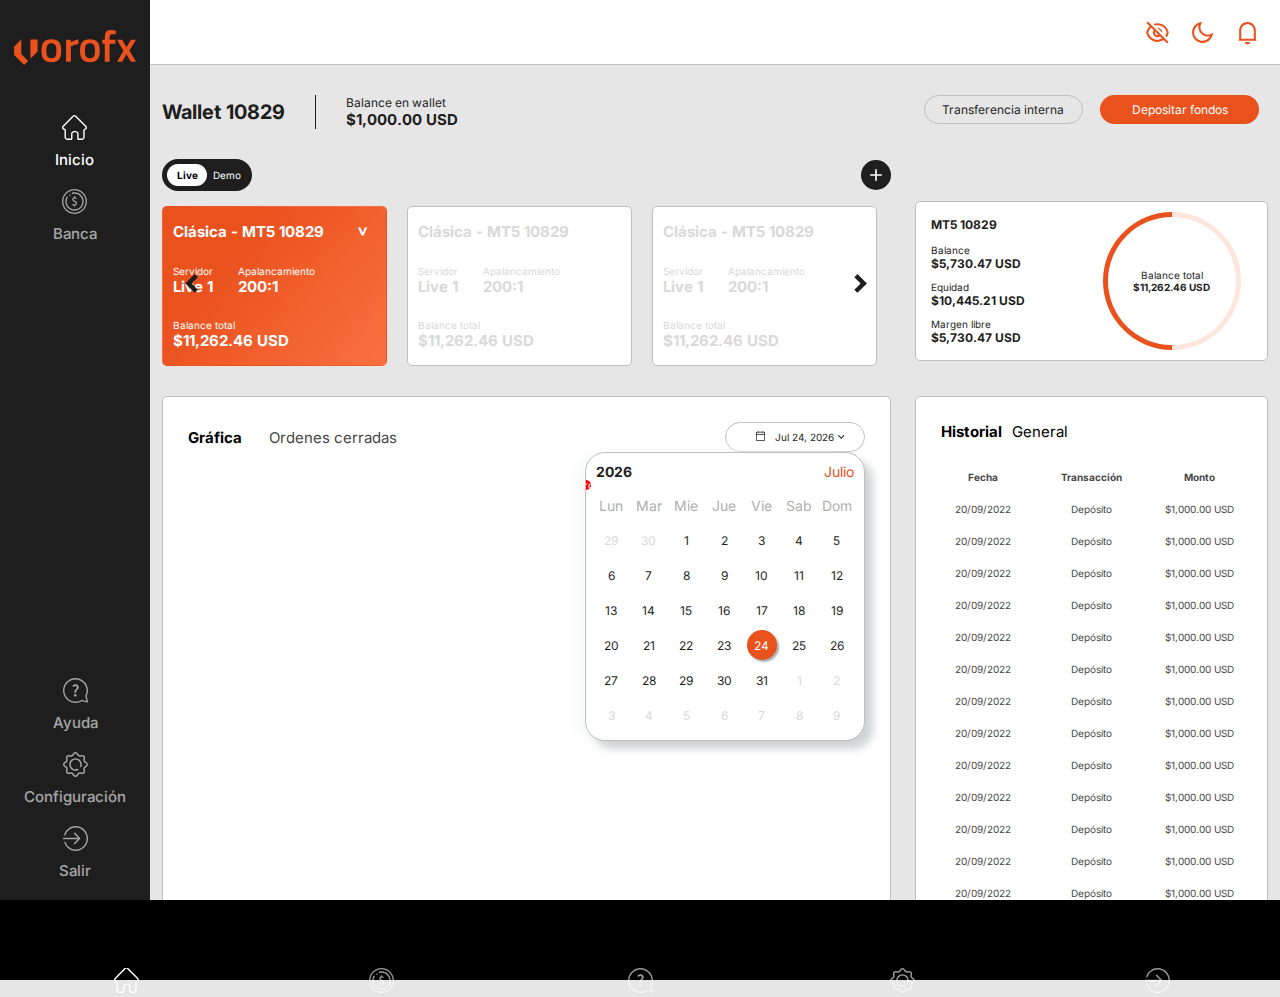
==== index.html @ a22b354e "mas changes" ====
<!DOCTYPE html>
<html lang="es">

<head>
    <meta charset="UTF-8">
    <meta http-equiv="X-UA-Compatible" content="IE=edge">
    <meta name="viewport" content="width=device-width, initial-scale=1.0">
    <title>VoroFX</title>
    <link rel="stylesheet" href="style.css">
    <link rel="stylesheet" href="schemal.css">
    <script src="script.js"></script>
</head>

<body>
    <!-- Encabezado de la aplicación -->
    <header>
        <div class="logo">
            <img src="./resouces/vorofx.svg" alt="">
        </div>
        <div class="menu_head">
            <div class="option">
                <div class="icon">
                    <img src="./resouces/Ocultar_datos.svg" alt="">
                </div>
            </div>
            <div class="option">
                <div class="icon">
                    <img src="./resouces/Modo_oscuro.svg" alt="">
                </div>
            </div>
            <div class="option">
                <div class="icon">
                    <img src="./resouces/Notificacion.svg" alt="">
                </div>
            </div>
        </div>
    </header>



    <!-- Menú lateral de la aplicación -->
    <nav>
        <div class="group_links top">
            <div class="logo_container">
                <img src="./resouces/vorofx.svg" alt="">
            </div>
            <div class="icons">
                <div class="icon active">
                    <div class="icon_img">
                        <img src="./resouces/Inicio.svg" alt="">
                    </div>
                    <div class="icon_label">
                        Inicio
                    </div>
                </div>
                <div class="icon">
                    <div class="icon_img">
                        <img src="./resouces/Banca.svg" alt="">
                    </div>
                    <div class="icon_label">
                        Banca
                    </div>
                </div>
            </div>
        </div>
        <div class="group_links bottom">
            <div class="icons">
                <div class="icon">
                    <div class="icon_img">
                        <img src="./resouces/Ayuda.svg" alt="">
                    </div>
                    <div class="icon_label">
                        Ayuda
                    </div>
                </div>
                <div class="icon">
                    <div class="icon_img">
                        <img src="./resouces/Configuración.svg" alt="">
                    </div>
                    <div class="icon_label">
                        Configuración
                    </div>
                </div>
                <div class="icon">
                    <div class="icon_img">
                        <img src="./resouces/Salir.svg" alt="">
                    </div>
                    <div class="icon_label">
                        Salir
                    </div>
                </div>
            </div>
        </div>
    </nav>

    <!-- Contenido principal de la aplicación -->
    <section>
        <div class="container">

            <div class="row">
                <div class="col-12 col-lg-7 col-xl-8 wallet_container">
                    <div class="wallet">
                        <div class="wallet_content">
                            <div class="wallet_name">
                                Wallet 10829
                            </div>
                            <div class="divider"></div>
                            <div class="wallet_info">
                                <div class="wallet_info_label">
                                    Balance en wallet
                                </div>
                                <div class="wallet_info_text">
                                    $1,000.00 USD
                                </div>
                            </div>
                        </div>
                    </div>
                </div>
                <div class="col-12 col-lg-5 col-xl-4 btn_controls_container">
                    <div class="btn_controls">
                        <div class="button ripple ripple-white">
                            Transferencia interna
                        </div>
                        <div class="button ripple">
                            Depositar fondos
                        </div>
                    </div>
                </div>
            </div>
            <div class="row column-reverse">
                <div class="col-12 col-lg-7 col-xl-8 accounts_container">

                    <div class="col-12 controls_container">
                        <div class="controls">
                            <div class="accounts_switch" id="account_switch">
                                <div class="label">Live</div>
                                <div class="label">Demo</div>
                            </div>

                            <div class="btn_new_account ripple">
                                <div class="btn_icon">
                                    <img src="./resouces//plus_icon.svg">
                                </div>
                                <div class="label">Agregar cuenta</div>
                            </div>
                        </div>
                    </div>

                    <div class="container_aux" id="swipper">
                        <!-- <div class="container_aux" id="prueba_swipper_container"> -->
                        <!-- <div class="accounts swipper_container"> -->
                        <div class="account active">
                            <div class="menu_action_container">
                                <label for="sub_menu_1" class="menu_toggle click-touch">></label>
                                <input type="checkbox" id="sub_menu_1">
                                <div class="menu_action">
                                    <div class="options">
                                        <div class="option ripple ripple-white">
                                            Cambiar contraseña
                                        </div>
                                        <div class="option ripple ripple-white">
                                            Cambiar apalancamiento
                                        </div>
                                    </div>
                                </div>
                            </div>
                            <div class="account_name">
                                Clásica - MT5 10829
                            </div>
                            <div class="account_info">
                                <div class="info">
                                    <div class="label">Servidor</div>
                                    <div class="text">Live 1</div>
                                </div>
                                <div class="info">
                                    <div class="label">Apalancamiento</div>
                                    <div class="text">200:1</div>
                                </div>
                            </div>
                            <div class="account_info balance">
                                <div class="info">
                                    <div class="label">Balance total</div>
                                    <div class="text">$11,262.46 USD</div>
                                </div>
                            </div>
                        </div>
                        <div class="account">
                            <div class="account_name">
                                Clásica - MT5 10829
                            </div>
                            <div class="account_info">
                                <div class="info">
                                    <div class="label">Servidor</div>
                                    <div class="text">Live 1</div>
                                </div>
                                <div class="info">
                                    <div class="label">Apalancamiento</div>
                                    <div class="text">200:1</div>
                                </div>
                            </div>
                            <div class="account_info balance">
                                <div class="info">
                                    <div class="label">Balance total</div>
                                    <div class="text">$11,262.46 USD</div>
                                </div>
                            </div>
                        </div>
                        <div class="account">
                            <div class="account_name">
                                Clásica - MT5 10829
                            </div>
                            <div class="account_info">
                                <div class="info">
                                    <div class="label">Servidor</div>
                                    <div class="text">Live 1</div>
                                </div>
                                <div class="info">
                                    <div class="label">Apalancamiento</div>
                                    <div class="text">200:1</div>
                                </div>
                            </div>
                            <div class="account_info balance">
                                <div class="info">
                                    <div class="label">Balance total</div>
                                    <div class="text">$11,262.46 USD</div>
                                </div>
                            </div>
                        </div>
                        <div class="account">
                            <div class="account_name">
                                Clásica - MT5 10829
                            </div>
                            <div class="account_info">
                                <div class="info">
                                    <div class="label">Servidor</div>
                                    <div class="text">Live 1</div>
                                </div>
                                <div class="info">
                                    <div class="label">Apalancamiento</div>
                                    <div class="text">200:1</div>
                                </div>
                            </div>
                            <div class="account_info balance">
                                <div class="info">
                                    <div class="label">Balance total</div>
                                    <div class="text">$11,262.46 USD</div>
                                </div>
                            </div>
                        </div>
                        <div class="account">
                            <div class="account_name">
                                Clásica - MT5 10829
                            </div>
                            <div class="account_info">
                                <div class="info">
                                    <div class="label">Servidor</div>
                                    <div class="text">Live 1</div>
                                </div>
                                <div class="info">
                                    <div class="label">Apalancamiento</div>
                                    <div class="text">200:1</div>
                                </div>
                            </div>
                            <div class="account_info balance">
                                <div class="info">
                                    <div class="label">Balance total</div>
                                    <div class="text">$11,262.46 USD</div>
                                </div>
                            </div>
                        </div>+
                        <!-- </div> -->
                    </div>

                    <!-- <div class="next" id="prueba_swipper_next">
                        <</div> <div class="prev" id="prueba_swipper_prev">>
                    </div> -->
                </div>

                <div class="col-12 col-lg-5 col-xl-4 offset-0 account_info_panel_container">
                    
                    <div class="col-12 relleno">

                    </div>

                    <div class="account_info_panel">
                        <div class="col-12 col-lg-6 account_info_panel_data">
                            <div class="info_panel_container account_name">
                                <div class="info">
                                    <div class="text">
                                        MT5 10829
                                    </div>
                                </div>
                            </div>
                            <div class="info_panel_container">
                                <div class="info">
                                    <div class="label">
                                        Balance
                                    </div>
                                    <div class="text">
                                        $5,730.47 USD
                                    </div>
                                </div>
                                <div class="info">
                                    <div class="label">
                                        Equidad
                                    </div>
                                    <div class="text">
                                        $10,445.21 USD
                                    </div>
                                </div>
                                <div class="info">
                                    <div class="label">
                                        Margen libre
                                    </div>
                                    <div class="text">
                                        $5,730.47 USD
                                    </div>
                                </div>
                            </div>
                        </div>
                        <div class="col-12 col-lg-6 account_info_panel_graph">
                            <div class="graph_circle">
                                <div class="info_graph">
                                    <div class="placeholder">
                                        Balance total
                                    </div>
                                    <div class="amount_graph">
                                        $11,262.46 USD
                                    </div>
                                </div>
                            </div>
                        </div>
                    </div>
                </div>
            </div>
            <div class="row">
                <div class="col-12 col-lg-7 col-xl-8 graph_container">
                    <div class="graph">
                        <div class="graph_head">
                            <div class="head_left">
                                <div class="option active">
                                    Gráfica
                                </div>
                                <div class="option">
                                    Ordenes cerradas
                                </div>
                            </div>
                            <div class="head_right">
                                <div class="select" id="calendar">
                                    <label class="label" for="calendar">
                                        <img src="./resouces/calendar_icon.svg" alt="">
                                        <span>Sept 30, 2022</span>
                                        <img src="./resouces/arrow_menu_black.svg" class="arrow_open">
                                    </label>
                                    <input type="checkbox" id="calendar">
                                    <div class="calendar_container">
                                        <div class="calendar">
                                            <div class="calendar_head">
                                                <div class="head_left">Octubre 2022</div>
                                                <div class="head_right">
                                                    <button class="ripple"><img
                                                            src="./resouces/arrow_menu_withe.svg"></button>
                                                    <button class="ripple"><img
                                                            src="./resouces/arrow_menu_withe.svg"></button>
                                                </div>
                                            </div>
                                            <div class="divider"></div>
                                            <div class="calendar_body">
                                                <div class="row_calendar row_head">
                                                    <div class="day_name"><span>Lun</span></div>
                                                    <div class="day_name"><span>Mar</span></div>
                                                    <div class="day_name"><span>Mie</span></div>
                                                    <div class="day_name"><span>Jue</span></div>
                                                    <div class="day_name"><span>Vie</span></div>
                                                    <div class="day_name"><span>Sab</span></div>
                                                    <div class="day_name"><span>Dom</span></div>
                                                </div>
                                                <div class="row_calendar row_days">
                                                    <div class="col_day notMonth"><span>26</span></div>
                                                    <div class="col_day notMonth"><span>27</span></div>
                                                    <div class="col_day notMonth"><span>28</span></div>
                                                    <div class="col_day notMonth"><span>29</span></div>
                                                    <div class="col_day notMonth"><span>30</span></div>
                                                    <div class="col_day active"><span>1</span></div>
                                                    <div class="col_day"><span>2</span></div>
                                                </div>
                                                <div class="row_calendar row_days">
                                                    <div class="col_day"><span>3</span></div>
                                                    <div class="col_day"><span>4</span></div>
                                                    <div class="col_day"><span>5</span></div>
                                                    <div class="col_day"><span>6</span></div>
                                                    <div class="col_day"><span>7</span></div>
                                                    <div class="col_day"><span>8</span></div>
                                                    <div class="col_day"><span>9</span></div>
                                                </div>
                                                <div class="row_calendar row_days">
                                                    <div class="col_day"><span>10</span></div>
                                                    <div class="col_day"><span>11</span></div>
                                                    <div class="col_day"><span>12</span></div>
                                                    <div class="col_day"><span>13</span></div>
                                                    <div class="col_day"><span>14</span></div>
                                                    <div class="col_day"><span>15</span></div>
                                                    <div class="col_day"><span>16</span></div>
                                                </div>
                                                <div class="row_calendar row_days">
                                                    <div class="col_day"><span>17</span></div>
                                                    <div class="col_day"><span>18</span></div>
                                                    <div class="col_day"><span>19</span></div>
                                                    <div class="col_day"><span>20</span></div>
                                                    <div class="col_day"><span>21</span></div>
                                                    <div class="col_day"><span>22</span></div>
                                                    <div class="col_day"><span>23</span></div>
                                                </div>
                                                <div class="row_calendar row_days">
                                                    <div class="col_day"><span>24</span></div>
                                                    <div class="col_day"><span>25</span></div>
                                                    <div class="col_day"><span>26</span></div>
                                                    <div class="col_day"><span>27</span></div>
                                                    <div class="col_day"><span>28</span></div>
                                                    <div class="col_day"><span>29</span></div>
                                                    <div class="col_day"><span>30</span></div>
                                                </div>
                                                <div class="row_calendar row_days">
                                                    <div class="col_day"><span>31</span></div>
                                                    <div class="col_day notMonth"><span>1</span></div>
                                                    <div class="col_day notMonth"><span>2</span></div>
                                                    <div class="col_day notMonth"><span>3</span></div>
                                                    <div class="col_day notMonth"><span>4</span></div>
                                                    <div class="col_day notMonth"><span>5</span></div>
                                                    <div class="col_day notMonth"><span>6</span></div>
                                                </div>
                                            </div>
                                        </div>
                                    </div>
                                </div>
                            </div>
                        </div>
                        <div class="graph_body">

                        </div>
                    </div>
                </div>
                <div class="col-12 col-lg-5 col-xl-4 offset-0 history_container">
                    <div class="history">
                        <div class="head">
                            <div class="title active">
                                Historial
                            </div>
                            <div class="title">
                                General
                            </div>
                        </div>
                        <div class="body">
                            <div class="row row-cols-3">
                                <span class="title">Fecha</span>
                                <span class="title">Transacción</span>
                                <span class="title">Monto</span>
                            </div>
                            <div class="row row-cols-3">
                                <span>20/09/2022</span>
                                <span>Depósito</span>
                                <span>$1,000.00 USD</span>
                            </div>
                            <div class="row row-cols-3">
                                <span>20/09/2022</span>
                                <span>Depósito</span>
                                <span>$1,000.00 USD</span>
                            </div>
                            <div class="row row-cols-3">
                                <span>20/09/2022</span>
                                <span>Depósito</span>
                                <span>$1,000.00 USD</span>
                            </div>
                            <div class="row row-cols-3">
                                <span>20/09/2022</span>
                                <span>Depósito</span>
                                <span>$1,000.00 USD</span>
                            </div>
                            <div class="row row-cols-3">
                                <span>20/09/2022</span>
                                <span>Depósito</span>
                                <span>$1,000.00 USD</span>
                            </div>
                            <div class="row row-cols-3">
                                <span>20/09/2022</span>
                                <span>Depósito</span>
                                <span>$1,000.00 USD</span>
                            </div>
                            <div class="row row-cols-3">
                                <span>20/09/2022</span>
                                <span>Depósito</span>
                                <span>$1,000.00 USD</span>
                            </div>
                            <div class="row row-cols-3">
                                <span>20/09/2022</span>
                                <span>Depósito</span>
                                <span>$1,000.00 USD</span>
                            </div>
                            <div class="row row-cols-3">
                                <span>20/09/2022</span>
                                <span>Depósito</span>
                                <span>$1,000.00 USD</span>
                            </div>
                            <div class="row row-cols-3">
                                <span>20/09/2022</span>
                                <span>Depósito</span>
                                <span>$1,000.00 USD</span>
                            </div>
                            <div class="row row-cols-3">
                                <span>20/09/2022</span>
                                <span>Depósito</span>
                                <span>$1,000.00 USD</span>
                            </div>
                            <div class="row row-cols-3">
                                <span>20/09/2022</span>
                                <span>Depósito</span>
                                <span>$1,000.00 USD</span>
                            </div>
                            <div class="row row-cols-3">
                                <span>20/09/2022</span>
                                <span>Depósito</span>
                                <span>$1,000.00 USD</span>
                            </div>
                            <div class="row row-cols-3">
                                <span>20/09/2022</span>
                                <span>Depósito</span>
                                <span>$1,000.00 USD</span>
                            </div>
                            <div class="row row-cols-3">
                                <span>20/09/2022</span>
                                <span>Depósito</span>
                                <span>$1,000.00 USD</span>
                            </div>
                            <div class="row row-cols-3">
                                <span>20/09/2022</span>
                                <span>Depósito</span>
                                <span>$1,000.00 USD</span>
                            </div>
                        </div>

                    </div>
                </div>
            </div>
        </div>
    </section>

    <!-- Botones inferiores de la aplicación -->
    <footer>
        <div class="menu">
            <div class="item active">
                <div class="icon">
                    <img src="./resouces/Inicio.svg">
                </div>
                <div class="label">
                    Inicio
                </div>
            </div>
            <div class="item">
                <div class="icon">
                    <img src="./resouces/Banca.svg">
                </div>
                <div class="label">
                    Banca
                </div>
            </div>
            <div class="item">
                <div class="icon">
                    <img src="./resouces/Ayuda.svg">
                </div>
                <div class="label">
                    Ayuda
                </div>
            </div>
            <div class="item">
                <div class="icon">
                    <img src="./resouces/Configuración.svg">
                </div>
                <div class="label">
                    Config
                </div>
            </div>
            <div class="item">
                <div class="icon">
                    <img src="./resouces/Salir.svg">
                </div>
                <div class="label">
                    Salir
                </div>
            </div>
        </div>
    </footer>
</body>

</html>
---- style.css ----
@charset "UTF-8";
@import url("https://fonts.googleapis.com/css2?family=Inter:wght@100;200;300;400;500;600;700;800;900&display=swap");
* {
  margin: 0;
  padding: 0;
  box-sizing: border-box;
  --width-navbar: 150px;
  --translate-navbar: var(--width-navbar);
  --height-footer: 80px;
  --margin-bottom-footer: 0px;
  -webkit-tap-highlight-color: rgba(0, 0, 0, 0);
}

body,
html {
  width: 100%;
  height: 100vh;
  font-family: "Inter";
  background-color: #E6E6E6;
  color: #1E1E1E;
  overflow-x: hidden;
}
body .ripple,
html .ripple {
  position: relative;
  overflow: hidden;
  --bg-ripple: rgba(255, 255, 255, 0.4);
}
body .ripple.ripple-white,
html .ripple.ripple-white {
  --bg-ripple: rgba(150, 150, 150, 0.3);
}
body .ripple-container,
html .ripple-container {
  /*Con los siguientes valores de position, top, left, width y height aseguramos que el div tome todo el tamaño de su padre*/
  position: absolute;
  top: 0;
  left: 0;
  width: 100%;
  height: 100%;
  overflow: hidden;
  background: transparent;
}
body .ripple-effect,
html .ripple-effect {
  position: absolute;
  /*En javascript colocaremos el top y left de este span en el punto donde hizo click el usuario. Por eso es necesario trasladarlo en -50% en ambos ejes, para que el centro del efecto coincida con el click*/
  transform: translate(-50%, -50%);
  opacity: 0;
  width: 0;
  height: 0;
  border-radius: 50%;
  background: var(--bg-ripple);
}
body .ripple-container.ripple-effect-animation .ripple-effect,
html .ripple-container.ripple-effect-animation .ripple-effect {
  /*Aplicamos la animación que mas adelante definiremos con @keyframes*/
  -webkit-animation: ripple 0.4s ease-in;
  animation: ripple 0.4s ease-in;
}
@keyframes ripple {
  0% {
    opacity: 0;
  }
  30% {
    opacity: 1;
  }
  100% {
    opacity: 0;
    padding-bottom: 200%;
    width: 200%;
  }
}
@-webkit-keyframes ripple {
  0% {
    opacity: 0;
  }
  30% {
    opacity: 1;
  }
  100% {
    opacity: 0;
    padding-bottom: 200%;
    width: 200%;
  }
}

/*
*   *   *   *   *   *   *   *   *
*                               *
*           ENCABEZADO          *
*                               *
*   *   *   *   *   *   *   *   *
*/
header {
  width: 100%;
  min-height: 65px;
  background-color: #fff;
  border-bottom: 1px solid #BFBFBF;
  --dimension_icon_header: 25px;
  display: flex;
  flex-direction: row;
  align-items: center;
  align-content: center;
  justify-content: space-between;
}
header .menu_head {
  margin: 0 10px;
  display: flex;
  flex-direction: row;
  align-items: center;
  align-content: center;
  justify-content: space-between;
}
header .menu_head .option {
  margin: 0 10px;
  cursor: pointer;
  -webkit-user-select: none;
     -moz-user-select: none;
      -ms-user-select: none;
          user-select: none;
}
header .menu_head .option .icon {
  width: var(--dimension_icon_header);
  height: var(--dimension_icon_header);
}
header .menu_head .option .icon img {
  width: 100%;
  height: 100%;
  -o-object-fit: cover;
     object-fit: cover;
}

nav {
  height: 100%;
  width: var(--width-navbar);
  background-color: #1E1E1E;
  position: fixed;
  top: 0;
  left: 0;
  color: #fff;
  transition: all ease 0.3s 0.3s;
  display: flex;
  flex-direction: column;
  align-items: center;
  align-content: center;
  justify-content: space-between;
}
nav .group_links {
  max-width: 100%;
  display: flex;
  flex-direction: column;
  align-items: center;
  align-content: center;
  justify-content: space-between;
  --dimension_icons: 25px;
}
nav .group_links .logo_container {
  width: 100%;
  height: 35px;
  margin: 30px 0px 50px;
}
nav .group_links .logo_container img {
  width: 100%;
  height: 100%;
  -o-object-fit: cover;
     object-fit: cover;
}
nav .group_links .icons {
  max-width: 100%;
}
nav .group_links .icons .icon {
  display: flex;
  flex-direction: column;
  align-items: center;
  align-content: center;
  justify-content: space-between;
  margin-bottom: 20px;
  opacity: 0.6;
  cursor: pointer;
  transition: all ease 0.3s;
  -webkit-user-select: none;
     -moz-user-select: none;
      -ms-user-select: none;
          user-select: none;
}
nav .group_links .icons .icon .icon_img {
  width: var(--dimension_icons);
  height: var(--dimension_icons);
  margin-bottom: 10px;
}
nav .group_links .icons .icon .icon_img img {
  width: 100%;
  height: 100%;
  -o-object-fit: cover;
     object-fit: cover;
}
nav .group_links .icons .icon .icon_label {
  font-size: 15px;
  font-weight: 500;
}
nav .group_links .icons .icon.active, nav .group_links .icons .icon:hover {
  opacity: 1;
}

section {
  display: inline-block;
  width: calc(100% - var(--translate-navbar));
  margin-left: var(--translate-navbar);
  margin-bottom: var(--margin-bottom-footer);
  transition: all ease 0.3s;
}
section .container {
  margin-top: 30px;
}
section .container > .row {
  margin-bottom: 15px;
}
section .container > .row > div {
  margin-bottom: 15px;
}

footer {
  position: fixed;
  bottom: 0;
  left: 0;
  width: 100%;
  height: 50px;
  transform: translateY(100%);
  transition: all ease 0.3s 0s;
  height: var(--height-footer);
}
footer .menu {
  width: 100%;
  height: 100%;
  background-color: #000;
  display: flex;
  flex-direction: row;
  align-items: center;
  align-content: center;
  justify-content: space-around;
  color: #fff;
}
footer .menu .item {
  --icon_tam: 25px;
  opacity: 0.6;
  display: flex;
  flex-direction: column;
  align-items: center;
  align-content: center;
  justify-content: space-between;
  transform: translateY(100%);
  position: relative;
}
footer .menu .item .icon {
  width: var(--icon_tam);
  height: var(--icon_tam);
  margin-bottom: 10px;
}
footer .menu .item .icon img {
  width: 100%;
  height: 100%;
  -o-object-fit: cover;
     object-fit: cover;
}
footer .menu .item .labe {
  font-size: 12px;
  font-weight: 500;
}
footer .menu .item.active {
  opacity: 1;
}
footer .menu .item:nth-child(1) {
  transition: all ease 0.3s 0s, transform ease 0.3s 0.4s;
}
footer .menu .item:nth-child(2) {
  transition: all ease 0.3s 0s, transform ease 0.3s 0.5s;
}
footer .menu .item:nth-child(3) {
  transition: all ease 0.3s 0s, transform ease 0.3s 0.6s;
}
footer .menu .item:nth-child(4) {
  transition: all ease 0.3s 0s, transform ease 0.3s 0.7s;
}
footer .menu .item:nth-child(5) {
  transition: all ease 0.3s 0s, transform ease 0.3s 0.8s;
}

.wallet_container .wallet {
  width: 100%;
  display: flex;
  justify-content: flex-start;
}
.wallet_container .wallet .wallet_content {
  display: flex;
  flex-direction: row;
  align-items: center;
  align-content: center;
  justify-content: space-between;
}
.wallet_container .wallet .wallet_content .wallet_name {
  font-size: 20px;
  font-weight: 700;
  transition: all ease 0.3s;
}
.wallet_container .wallet .wallet_content .divider {
  width: 1px;
  height: 100%;
  margin: 0 30px;
  background-color: #1E1E1E;
}
.wallet_container .wallet .wallet_content .wallet_info {
  display: flex;
  flex-direction: column;
  justify-content: space-around;
}
.wallet_container .wallet .wallet_content .wallet_info .wallet_info_label {
  font-size: 12px;
  font-weight: 400;
  -webkit-user-select: none;
     -moz-user-select: none;
      -ms-user-select: none;
          user-select: none;
  transition: all ease 0.3s;
}
.wallet_container .wallet .wallet_content .wallet_info .wallet_info_text {
  font-size: 15px;
  font-weight: 700;
  transition: all ease 0.3s;
}

.btn_controls_container .btn_controls {
  width: 100%;
  display: flex;
  flex-direction: row;
  align-items: center;
  align-content: center;
  justify-content: space-around;
}
.btn_controls_container .btn_controls .button {
  padding: 6px 0;
  width: 200px;
  max-width: 45%;
  font-size: 12px;
  font-weight: 400;
  text-align: center;
  border: 1px solid #BFBFBF;
  border-radius: 50px;
  -webkit-user-select: none;
     -moz-user-select: none;
      -ms-user-select: none;
          user-select: none;
  cursor: pointer;
}
.btn_controls_container .btn_controls .button:last-child {
  background-color: #E9511D;
  border: 1px solid rgba(0, 0, 0, 0);
  color: #fff;
}

.controls_container {
  margin-bottom: 15px;
}
.controls_container .controls {
  width: 100%;
  display: flex;
  flex-direction: row;
  align-items: center;
  align-content: center;
  justify-content: space-between;
}
.controls_container .controls .accounts_switch {
  padding: 5px;
  background-color: #1E1E1E;
  display: flex;
  flex-direction: row;
  align-items: center;
  align-content: center;
  justify-content: space-between;
  border-radius: 50px;
  transition: all ease 0.3s;
}
.controls_container .controls .accounts_switch .label {
  display: inline-block;
  width: 40px;
  color: #fff;
  font-size: 10px;
  font-weight: 400;
  text-align: center;
  height: 100%;
  padding: 5px;
  border-radius: 50px;
  cursor: pointer;
  transition: all ease 0.3s;
}
.controls_container .controls .accounts_switch .label.active {
  color: #000;
  cursor: default;
  font-weight: 700;
}
.controls_container .controls .btn_new_account {
  --dimension-btn-account: 30px;
  --dimension-btn-account-icon: 20px;
  height: var(--dimension-btn-account);
  max-width: var(--dimension-btn-account);
  border-radius: 50px;
  background-color: #1E1E1E;
  padding: 5px;
  display: flex;
  flex-direction: row;
  align-items: center;
  align-content: center;
  justify-content: space-between;
  flex-wrap: nowrap;
  transition: all ease 0.3s;
  cursor: pointer;
  overflow: hidden;
  -webkit-user-select: none;
     -moz-user-select: none;
      -ms-user-select: none;
          user-select: none;
  position: relative;
}
.controls_container .controls .btn_new_account:hover {
  max-width: 130px;
}
.controls_container .controls .btn_new_account:hover .btn_icon {
  transform: rotate(-180deg);
}
.controls_container .controls .btn_new_account .btn_icon,
.controls_container .controls .btn_new_account .label {
  display: inline-block;
  color: #fff;
  pointer-events: none;
}
.controls_container .controls .btn_new_account .btn_icon {
  width: var(--dimension-btn-account-icon);
  height: var(--dimension-btn-account-icon);
  transition: all ease 0.3s;
}
.controls_container .controls .btn_new_account .label {
  white-space: nowrap;
  margin-left: 5px;
  font-size: 10px;
  font-weight: 700;
  padding-right: 5px;
}

.accounts_container {
  max-width: 100%;
  position: relative;
  --space_button_controls: 20px;
}
.accounts_container .container_aux {
  width: 100%;
  max-width: 100%;
  overflow: hidden;
  position: relative;
}
.accounts_container .container_aux .swipper_container_children {
  width: auto;
  display: flex;
  flex-direction: row;
  align-items: center;
  align-content: center;
  justify-content: space-between;
  display: inline-flex;
  overflow: hidden;
  transform: translateX(var(--translate, 0px));
}
.accounts_container .container_aux .next,
.accounts_container .container_aux .prev {
  position: absolute;
  top: 50%;
  transform: translateY(-50%);
  cursor: pointer;
  -webkit-user-select: none;
     -moz-user-select: none;
      -ms-user-select: none;
          user-select: none;
}
.accounts_container .container_aux .next {
  right: var(--space_button_controls);
}
.accounts_container .container_aux .prev {
  left: var(--space_button_controls);
}
.accounts_container .container_aux .swipper_container_children {
  width: auto;
  display: flex;
  flex-direction: row;
  align-items: center;
  align-content: center;
  justify-content: space-between;
  display: inline-flex;
  overflow: hidden;
  transform: translateX(var(--translate, 0px));
}
.accounts_container .container_aux .swipper_container_children .account {
  width: 225px;
  min-height: 160px;
  display: flex;
  flex-direction: column;
  justify-content: space-between;
  margin-right: 20px;
  border-radius: 5px;
  padding: 15px 10px;
  color: #D9D9D9;
  background-color: #fff;
  border: 1px solid #BFBFBF;
  position: relative;
  -webkit-user-select: none;
     -moz-user-select: none;
      -ms-user-select: none;
          user-select: none;
}
.accounts_container .container_aux .swipper_container_children .account:last-child {
  margin: 0;
}
.accounts_container .container_aux .swipper_container_children .account .account_name {
  font-weight: 700;
  font-size: 15px;
}
.accounts_container .container_aux .swipper_container_children .account .account_info {
  display: flex;
}
.accounts_container .container_aux .swipper_container_children .account .account_info .info .label {
  font-size: 10px;
  font-weight: 400;
  -webkit-user-select: none;
     -moz-user-select: none;
      -ms-user-select: none;
          user-select: none;
}
.accounts_container .container_aux .swipper_container_children .account .account_info .info .text {
  font-size: 15px;
  font-weight: 700;
}
.accounts_container .container_aux .swipper_container_children .account .account_info .info:first-child {
  margin-right: 25px;
}
.accounts_container .container_aux .swipper_container_children .account.active {
  background-image: linear-gradient(129.2deg, #E9511D 27.54%, #FF7748 115.35%);
  color: #fff;
  border: 1px solid rgba(0, 0, 0, 0);
  z-index: 2;
}
.accounts_container .container_aux .swipper_container_children .account.active .account_name,
.accounts_container .container_aux .swipper_container_children .account.active .text {
  -webkit-user-select: all;
     -moz-user-select: all;
          user-select: all;
}
.accounts_container .container_aux .swipper_container_children .account .menu_action_container {
  --button_size: 18px;
  --max_dimension_menu_container: 300px;
  -webkit-user-select: none;
     -moz-user-select: none;
      -ms-user-select: none;
          user-select: none;
  position: absolute;
  top: 15px;
  right: 10px;
  width: var(--button_size);
  height: var(--button_size);
}
.accounts_container .container_aux .swipper_container_children .account .menu_action_container label {
  position: relative;
  position: absolute;
  transform: rotate(90deg);
  font-weight: 700;
  line-height: var(--button_size);
  cursor: pointer;
}
.accounts_container .container_aux .swipper_container_children .account .menu_action_container input {
  display: none;
}
.accounts_container .container_aux .swipper_container_children .account .menu_action_container input:checked + .menu_action {
  transform: scale(1);
  opacity: 1;
  pointer-events: all;
}
.accounts_container .container_aux .swipper_container_children .account .menu_action_container .menu_action {
  position: absolute;
  top: 100%;
  left: 50%;
  max-width: 500px;
  color: #000;
  opacity: 0;
  transition: all ease 0.3s;
  transform: scale(0.5);
  transform-origin: top left;
  pointer-events: none;
}
.accounts_container .container_aux .swipper_container_children .account .menu_action_container .menu_action .options {
  display: grid;
  grid-auto-rows: minmax(0, 1fr);
  grid-auto-flow: row;
  grid-auto-columns: 1fr;
  background-color: #fff;
  border: 1px solid #BFBFBF;
  border-radius: 5px;
  box-shadow: 0px 4px 4px rgba(0, 0, 0, 0.25);
  min-width: 200px;
  font-size: 12px;
  font-weight: 400;
  overflow: hidden;
}
.accounts_container .container_aux .swipper_container_children .account .menu_action_container .menu_action .options .option {
  padding: 10px;
  transition: all ease 0.1s;
}
.accounts_container .container_aux .swipper_container_children .account .menu_action_container .menu_action .options .option:hover {
  background-color: #FFE6DD;
  cursor: pointer;
}

.account_info_panel_container {
  color: #1E1E1E;
}
.account_info_panel_container .relleno {
  height: 42px;
}
.account_info_panel_container .account_info_panel {
  width: 100%;
  height: 100%;
  max-width: 100%;
  max-height: 100%;
  border: 1px solid #BFBFBF;
  border-radius: 5px;
  background-color: #fff;
  display: flex;
  padding: 15px;
  justify-content: center;
  height: auto;
}
.account_info_panel_container .account_info_panel .account_info_panel_data {
  display: flex;
  flex-direction: column;
  justify-content: space-between;
}
.account_info_panel_container .account_info_panel .account_info_panel_data .info_panel_container {
  display: flex;
  flex-direction: column;
  justify-content: space-between;
}
.account_info_panel_container .account_info_panel .account_info_panel_data .info_panel_container .info {
  margin-bottom: 10px;
}
.account_info_panel_container .account_info_panel .account_info_panel_data .info_panel_container .info .label {
  font-size: 10px;
  font-weight: 400;
  -webkit-user-select: none;
     -moz-user-select: none;
      -ms-user-select: none;
          user-select: none;
  transition: all ease 0.3s;
}
.account_info_panel_container .account_info_panel .account_info_panel_data .info_panel_container .info .text {
  font-size: 12px;
  font-weight: 700;
  transition: all ease 0.3s;
}
.account_info_panel_container .account_info_panel .account_info_panel_data .info_panel_container .info:last-child {
  margin: 0;
}
.account_info_panel_container .account_info_panel .account_info_panel_graph {
  display: flex;
  justify-content: center;
  align-items: center;
  justify-content: space-around;
}
.account_info_panel_container .account_info_panel .account_info_panel_graph .graph_circle {
  --dimension: 128px;
  width: var(--dimension);
  height: var(--dimension);
  border-radius: 50px;
  display: flex;
  justify-content: center;
  align-items: center;
  text-align: center;
  position: relative;
  transition: all ease 0.3s;
}
.account_info_panel_container .account_info_panel .account_info_panel_graph .graph_circle .info_graph {
  font-size: 10px;
  z-index: 2;
}
.account_info_panel_container .account_info_panel .account_info_panel_graph .graph_circle .info_graph .placeholder {
  font-weight: 400;
  -webkit-user-select: none;
     -moz-user-select: none;
      -ms-user-select: none;
          user-select: none;
  transition: all ease 0.3s;
}
.account_info_panel_container .account_info_panel .account_info_panel_graph .graph_circle .info_graph .amount_graph {
  font-weight: 700;
  transition: all ease 0.3s;
}
.account_info_panel_container .account_info_panel .account_info_panel_graph .graph_circle::after, .account_info_panel_container .account_info_panel .account_info_panel_graph .graph_circle::before {
  content: "";
  position: absolute;
  top: 50%;
  left: 50%;
  transform: translate(-50%, -50%);
  width: 100%;
  height: 100%;
  max-width: 100%;
  max-height: 100%;
  border-radius: 50%;
  transform: translate(-50%, -50%) rotate(-45deg);
}
.account_info_panel_container .account_info_panel .account_info_panel_graph .graph_circle::after {
  border-left: 5px solid #E9511D;
  border-top: 5px solid #E9511D;
  border-right: 5px solid rgba(0, 0, 0, 0);
  border-bottom: 5px solid rgba(0, 0, 0, 0);
}
.account_info_panel_container .account_info_panel .account_info_panel_graph .graph_circle::before {
  border-right: 5px solid #FFE6DD;
  border-bottom: 5px solid #FFE6DD;
  border-left: 5px solid rgba(0, 0, 0, 0);
  border-top: 5px solid rgba(0, 0, 0, 0);
}

.graph_container .graph {
  width: 100%;
  height: 100%;
  max-width: 100%;
  max-height: 100%;
  border: 1px solid #BFBFBF;
  border-radius: 5px;
  background-color: #fff;
  padding: 25px;
  min-height: 500px;
  -webkit-user-select: none;
     -moz-user-select: none;
      -ms-user-select: none;
          user-select: none;
}
.graph_container .graph .graph_head {
  display: flex;
  flex-direction: row;
  align-items: center;
  align-content: center;
  justify-content: space-between;
}
.graph_container .graph .graph_head .head_left {
  display: flex;
  flex-direction: row;
  align-items: center;
  align-content: center;
  justify-content: space-between;
  gap: 27px;
}
.graph_container .graph .graph_head .head_left .option {
  font-size: 15px;
  font-weight: 400;
  color: #484848;
  cursor: pointer;
}
.graph_container .graph .graph_head .head_left .option.active {
  font-weight: 700;
  color: #000;
}
.graph_container .graph .graph_head .head_right .select {
  position: relative;
}
.graph_container .graph .graph_head .head_right .select label {
  display: flex;
  flex-direction: row;
  align-items: center;
  align-content: center;
  justify-content: space-between;
  justify-content: center;
  font-size: 10px;
  font-weight: 400;
  padding: 8px 0px;
  width: 140px;
  border-radius: 50px;
  border: 1px solid #BFBFBF;
  cursor: pointer;
}
.graph_container .graph .graph_head .head_right .select label img {
  margin-right: 10px;
}
.graph_container .graph .graph_head .head_right .select label img.arrow_open {
  position: absolute;
  top: 50%;
  right: 10px;
  transform: translateY(-50%);
}
.graph_container .graph .graph_head .head_right .select input {
  display: none;
}
.graph_container .graph .graph_head .head_right .select input:checked ~ .calendar_container {
  transform: scale(1);
  opacity: 1;
  pointer-events: all;
}
.graph_container .graph .graph_head .head_right .select .calendar_container {
  --width: 280px;
  --spacing_days: 5px;
  --dimension_days: 30px;
  position: absolute;
  pointer-events: none;
  transition: all ease 0.2s;
  transform: scale(0.5);
  opacity: 0;
  transform-origin: top right;
  width: var(--width);
  top: 100%;
  right: 0;
  border-radius: 20px;
  background-color: #fff;
  border: 1px solid #BFBFBF;
  box-shadow: 8px 8px 8px #d0d3d4, -0.6em 0 0.8em #f8f9f9;
}
.graph_container .graph .graph_head .head_right .select .calendar_container .calendar_head {
  display: flex;
  flex-direction: row;
  align-items: center;
  align-content: center;
  justify-content: space-between;
  padding: 10px 10px 0;
}
.graph_container .graph .graph_head .head_right .select .calendar_container .calendar_head .head_left {
  font-size: 14px;
  font-weight: 700;
}
.graph_container .graph .graph_head .head_right .select .calendar_container .calendar_head .head_right {
  width: 100px;
  display: flex;
  flex-direction: row;
  align-items: center;
  align-content: center;
  justify-content: space-between;
  justify-content: flex-end;
}
.graph_container .graph .graph_head .head_right .select .calendar_container .calendar_head .head_right .month_name {
  color: #E9511D;
  font-weight: 400;
  font-size: 14px;
  cursor: pointer;
}
.graph_container .graph .graph_head .head_right .select .calendar_container .calendar_head .head_right button {
  border: none;
  outline: none;
  background-color: #E9511D;
  box-shadow: 2px 2px 2px #a6acaf, -1px 0 0.6em #f8f9f9;
  width: 40px;
  height: 25px;
  display: flex;
  justify-content: center;
  align-items: center;
  border-radius: 5px;
  cursor: pointer;
}
.graph_container .graph .graph_head .head_right .select .calendar_container .calendar_head .head_right button:first-child img {
  transform: rotate(90deg);
}
.graph_container .graph .graph_head .head_right .select .calendar_container .calendar_head .head_right button:last-child img {
  transform: rotate(-90deg);
}
.graph_container .graph .graph_head .head_right .select .calendar_container .divider {
  width: 100%;
  height: 0px;
  background-color: #7a7a7a;
}
.graph_container .graph .graph_head .head_right .select .calendar_container .calendar_body {
  display: flex;
  justify-content: center;
  align-items: center;
  width: 100%;
  position: relative;
  overflow: hidden;
  transition: all ease 0.3s;
}
.graph_container .graph .graph_head .head_right .select .calendar_container .calendar_body .calendar_body_days,
.graph_container .graph .graph_head .head_right .select .calendar_container .calendar_body .calendar_body_months,
.graph_container .graph .graph_head .head_right .select .calendar_container .calendar_body .calendar_body_years {
  position: absolute;
  top: 0;
  left: 0;
  z-index: 1;
  opacity: 0;
  transition: all ease 0.3s 0s;
}
.graph_container .graph .graph_head .head_right .select .calendar_container .calendar_body .calendar_body_days.show,
.graph_container .graph .graph_head .head_right .select .calendar_container .calendar_body .calendar_body_months.show,
.graph_container .graph .graph_head .head_right .select .calendar_container .calendar_body .calendar_body_years.show {
  z-index: 2;
  opacity: 1;
  transition: all ease 0.3s 0.3s;
}
.graph_container .graph .graph_head .head_right .select .calendar_container .calendar_body .calendar_body_months {
  display: grid;
  grid-template-columns: repeat(1, 1fr);
  grid-auto-rows: 1fr;
  row-gap: 5px;
  padding: 10px;
  text-align: center;
  width: 100%;
}
.graph_container .graph .graph_head .head_right .select .calendar_container .calendar_body .calendar_body_months .row_month {
  display: grid;
  grid-template-columns: repeat(3, 1fr);
  grid-auto-rows: 1fr;
  -moz-column-gap: 5px;
       column-gap: 5px;
}
.graph_container .graph .graph_head .head_right .select .calendar_container .calendar_body .calendar_body_months .row_month .month {
  font-size: 10px;
  padding: 8px 0;
  border-radius: 5px;
  transition: all ease 0.3s;
  cursor: pointer;
}
.graph_container .graph .graph_head .head_right .select .calendar_container .calendar_body .calendar_body_months .row_month .month:hover, .graph_container .graph .graph_head .head_right .select .calendar_container .calendar_body .calendar_body_months .row_month .month.select {
  background-color: #E9511D;
  color: #fff;
}
.graph_container .graph .graph_head .head_right .select .calendar_container .calendar_body .calendar_body_days {
  display: grid;
  grid-template-columns: repeat(1, 1fr);
  grid-auto-rows: 1fr;
  grid-column-gap: var(--spacing_days);
  grid-row-gap: var(--spacing_days);
  padding: 10px;
  text-align: center;
  width: 100%;
}
.graph_container .graph .graph_head .head_right .select .calendar_container .calendar_body .calendar_body_days .menu_container {
  position: absolute;
  transform: translate(-50%, 0%);
  padding: 5px;
  border-radius: 50px;
  background-color: red;
  overflow: hidden;
  pointer-events: none;
  cursor: pointer;
}
.graph_container .graph .graph_head .head_right .select .calendar_container .calendar_body .calendar_body_days .menu_container .option {
  position: absolute;
  top: 50%;
  left: 50%;
  transform: translate(-50%, -50%) scale(1);
  color: #fff;
  font-size: 10px;
}
.graph_container .graph .graph_head .head_right .select .calendar_container .calendar_body .calendar_body_days .menu_container.show {
  -webkit-animation: show 0.4s ease forwards;
          animation: show 0.4s ease forwards;
  pointer-events: all;
}
.graph_container .graph .graph_head .head_right .select .calendar_container .calendar_body .calendar_body_days .menu_container.hidden {
  -webkit-animation: hidden 0.4s ease forwards;
          animation: hidden 0.4s ease forwards;
}
.graph_container .graph .graph_head .head_right .select .calendar_container .calendar_body .calendar_body_days .menu_container.hidden .option {
  transform: translate(-50%, -50%) scale(0.8);
}
@-webkit-keyframes show {
  0% {
    transform: translate(-50%, 0%);
  }
  50% {
    transform: translate(-50%, -100%);
  }
  100% {
    transform: translate(-50%, -100%);
    width: 70px;
  }
}
@keyframes show {
  0% {
    transform: translate(-50%, 0%);
  }
  50% {
    transform: translate(-50%, -100%);
  }
  100% {
    transform: translate(-50%, -100%);
    width: 70px;
  }
}
@-webkit-keyframes hidden {
  0% {
    transform: translate(-50%, -100%);
    width: 70px;
  }
  50% {
    transform: translate(-50%, -100%);
    width: var(--width, 0px);
  }
  100% {
    transform: translate(-50%, 0%);
    opacity: 0;
    width: var(--width, 0px);
  }
}
@keyframes hidden {
  0% {
    transform: translate(-50%, -100%);
    width: 70px;
  }
  50% {
    transform: translate(-50%, -100%);
    width: var(--width, 0px);
  }
  100% {
    transform: translate(-50%, 0%);
    opacity: 0;
    width: var(--width, 0px);
  }
}
.graph_container .graph .graph_head .head_right .select .calendar_container .calendar_body .calendar_body_days .row_calendar {
  display: grid;
  grid-template-columns: repeat(7, 1fr);
  grid-auto-rows: 1fr;
  grid-column-gap: var(--spacing_days);
  grid-row-gap: var(--spacing_days);
}
.graph_container .graph .graph_head .head_right .select .calendar_container .calendar_body .calendar_body_days .row_calendar .day_name {
  display: flex;
  justify-content: center;
  align-items: center;
  width: var(--dimension_days);
  height: var(--dimension_days);
  font-size: 14px;
  font-weight: 400;
  color: #b0b0b0;
}
.graph_container .graph .graph_head .head_right .select .calendar_container .calendar_body .calendar_body_days .row_calendar .col_day {
  border-radius: 50px;
  display: flex;
  justify-content: center;
  align-items: center;
  width: var(--dimension_days);
  height: var(--dimension_days);
  font-size: 12px;
  cursor: pointer;
  transition: all ease 0.3s;
}
.graph_container .graph .graph_head .head_right .select .calendar_container .calendar_body .calendar_body_days .row_calendar .col_day.notMonth {
  cursor: default;
  color: #d9d9d9;
}
.graph_container .graph .graph_head .head_right .select .calendar_container .calendar_body .calendar_body_days .row_calendar .col_day:not(.notMonth):hover {
  background-color: #fff;
  box-shadow: 2px 2px 2px #a6acaf, -1px 0 0.6em #f8f9f9;
}
.graph_container .graph .graph_head .head_right .select .calendar_container .calendar_body .calendar_body_days .row_calendar .col_day.active, .graph_container .graph .graph_head .head_right .select .calendar_container .calendar_body .calendar_body_days .row_calendar .col_day.active:hover {
  background-color: #E9511D;
  box-shadow: 2px 2px 2px #a6acaf, -1px 0 0.6em #f8f9f9;
  color: #fff;
}
.graph_container .graph .graph_head .head_right .select .calendar_container .calendar_body .calendar_body_days .row_calendar .col_day.current {
  background-color: #FFE6DD;
  box-shadow: 2px 2px 2px #a6acaf, -1px 0 0.6em #f8f9f9;
}
.graph_container .graph .graph_head .head_right .select .calendar_container .calendar_body .calendar_body_days .row_calendar .col_day.current:hover {
  background-color: #E9511D;
  color: #fff;
}
.graph_container .graph .graph_head .head_right .select .calendar_container .calendar_body .calendar_body_days .row_calendar .col_day.current.active, .graph_container .graph .graph_head .head_right .select .calendar_container .calendar_body .calendar_body_days .row_calendar .col_day.current.active:hover {
  background-color: #E9511D;
  box-shadow: 2px 2px 2px #a6acaf, -1px 0 0.6em #f8f9f9;
  color: #fff;
}
.graph_container .graph .graph_head .head_right .select .calendar_container .calendar_body .calendar_body_days .row_calendar .col_day.tarjet {
  transform: scale(1.4);
}
.graph_container .graph .graph_head .head_right .select .calendar_container .calendar_body .calendar_body_years {
  width: 100%;
  height: 180px;
  position: relative;
}
.graph_container .graph .graph_head .head_right .select .calendar_container .calendar_body .calendar_body_years .years_container {
  position: absolute;
  top: 0;
  left: 0;
  width: 100%;
  height: 100%;
  max-width: 100%;
  max-height: 100%;
  display: grid;
  grid-template-columns: repeat(1, 1fr);
  grid-auto-rows: 1fr;
  grid-column-gap: var(--spacing_days);
  grid-row-gap: var(--spacing_days);
  padding: 10px;
  text-align: center;
}
.graph_container .graph .graph_head .head_right .select .calendar_container .calendar_body .calendar_body_years .years_container .year_row {
  display: grid;
  grid-template-columns: repeat(5, 1fr);
  grid-auto-rows: 1fr;
  grid-column-gap: var(--spacing_days);
  grid-row-gap: var(--spacing_days);
  font-size: 12px;
}
.graph_container .graph .graph_head .head_right .select .calendar_container .calendar_body .calendar_body_years .years_container .year_row .year {
  border-radius: 5px;
  width: 100%;
  height: 100%;
  display: flex;
  justify-content: center;
  align-items: center;
  transition: all ease 0.3s;
  cursor: pointer;
}
.graph_container .graph .graph_head .head_right .select .calendar_container .calendar_body .calendar_body_years .years_container .year_row .year:hover {
  background-color: #fff;
  box-shadow: 2px 2px 2px #a6acaf, -1px 0 0.6em #f8f9f9;
}
.graph_container .graph .graph_head .head_right .select .calendar_container .calendar_body .calendar_body_years .years_container .year_row .year.current {
  background-color: #FFE6DD;
  box-shadow: 2px 2px 2px #a6acaf, -1px 0 0.6em #f8f9f9;
}
.graph_container .graph .graph_head .head_right .select .calendar_container .calendar_body .calendar_body_years .years_container .year_row .year.current:hover {
  background-color: #E9511D;
  color: #fff;
}
.graph_container .graph .graph_head .head_right .select .calendar_container .calendar_body .calendar_body_years .years_container .year_row .year.active {
  background-color: #E9511D;
  color: #fff;
  box-shadow: 2px 2px 2px #a6acaf, -1px 0 0.6em #f8f9f9;
}
.graph_container .graph .graph_head .head_right .select .calendar_container .calendar_body .calendar_body_years .years_container:not(.graph_container .graph .graph_head .head_right .select .calendar_container .calendar_body .calendar_body_years .years_container:first-child) {
  display: none;
}

.history_container .history {
  width: 100%;
  height: 100%;
  max-width: 100%;
  max-height: 100%;
  border: 1px solid #BFBFBF;
  border-radius: 5px;
  background-color: #fff;
  padding: 25px;
  min-height: 500px;
  color: #484848;
}
.history_container .history .head {
  display: flex;
  flex-direction: row;
  align-items: center;
  align-content: center;
  justify-content: space-around;
  justify-content: flex-start;
  -webkit-user-select: none;
     -moz-user-select: none;
      -ms-user-select: none;
          user-select: none;
}
.history_container .history .head .title {
  font-size: 15px;
  color: #000;
  margin-right: 10px;
  cursor: pointer;
}
.history_container .history .head .title.active {
  font-weight: 700;
}
.history_container .history .body {
  height: calc(100% - 15px);
  overflow: hidden;
  padding-top: 30px;
  max-height: 500px;
}
.history_container .history .body .row {
  margin-bottom: 20px;
  text-align: center;
}
.history_container .history .body .row span {
  font-size: 10px;
  font-weight: 400;
}
.history_container .history .body .row span.title {
  font-weight: 700;
}
.history_container .history .body .row:first-child {
  -webkit-user-select: none;
     -moz-user-select: none;
      -ms-user-select: none;
          user-select: none;
}

@media (max-width: 991px) {
  .wallet_container .wallet .wallet_content {
    flex-direction: column;
    align-items: flex-start;
  }
  .wallet_container .wallet .wallet_content .wallet_name {
    font-size: 16px;
    font-weight: 400;
  }
  .wallet_container .wallet .wallet_content .divider {
    width: 0px;
    margin: 0;
  }
  .wallet_container .wallet .wallet_content .wallet_info {
    flex-direction: column-reverse;
  }
  .wallet_container .wallet .wallet_content .wallet_info .wallet_info_label {
    color: #b0b0b0;
  }
  .wallet_container .wallet .wallet_content .wallet_info .wallet_info_text {
    font-size: 25px;
  }
  .account_info_panel_container .relleno {
    height: 0;
  }
  .account_info_panel_container .account_info_panel {
    flex-direction: column-reverse;
    padding: 0;
    border: 1px solid rgba(0, 0, 0, 0);
    background-color: transparent;
    gap: 15px;
  }
  .account_info_panel_container .account_info_panel .account_info_panel_graph {
    border: 1px solid #BFBFBF;
    background-color: #fff;
    border-radius: 5px;
    padding: 40px 20px;
  }
  .account_info_panel_container .account_info_panel .account_info_panel_graph .graph_circle {
    max-width: 100%;
    --dimension: 250px;
  }
  .account_info_panel_container .account_info_panel .account_info_panel_graph .graph_circle::after, .account_info_panel_container .account_info_panel .account_info_panel_graph .graph_circle::before {
    border-width: 8px;
  }
  .account_info_panel_container .account_info_panel .account_info_panel_graph .graph_circle .info_graph .placeholder {
    font-size: 17px;
  }
  .account_info_panel_container .account_info_panel .account_info_panel_graph .graph_circle .info_graph .amount_graph {
    font-size: 17px;
  }
  .account_info_panel_container .account_info_panel .account_info_panel_data .info_panel_container .info {
    border: 1px solid #BFBFBF;
    background-color: #fff;
    border-radius: 5px;
    padding: 10px;
  }
  .account_info_panel_container .account_info_panel .account_info_panel_data .info_panel_container .info .label {
    font-size: 13px;
  }
  .account_info_panel_container .account_info_panel .account_info_panel_data .info_panel_container .info .text {
    font-size: 15px;
  }
  .account_info_panel_container .account_info_panel .account_info_panel_data .info_panel_container.account_name {
    display: none;
  }
  .controls_container .controls .accounts_switch {
    background-color: transparent;
  }
  .controls_container .controls .accounts_switch .label {
    color: #000;
  }
  .controls_container .controls .accounts_switch .backdrop {
    box-shadow: -1.27273px 1.27273px 2.54545px rgba(0, 0, 0, 0.11);
  }
  .column-reverse {
    flex-direction: column-reverse;
  }
}
@media (max-width: 767px) {
  nav {
    transform: translateX(calc(var(--width-navbar) * -1));
    transition: all ease 0.3s 0s;
  }
  section {
    --translate-navbar: 0px;
    --margin-bottom-footer: var(--height-footer);
  }
  section .container {
    max-width: 666px;
  }
  footer {
    transform: translateY(0%);
    transition: all ease 0.3s 0.3s;
  }
  footer .menu .item {
    transform: translateY(0%);
  }
}/*# sourceMappingURL=style.css.map */
---- schemal.css ----
.container,
.container-fluid,
.container-lg,
.container-md,
.container-sm,
.container-xl,
.container-xxl {
    --bs-gutter-x: 1.5rem;
    --bs-gutter-y: 0;
    width: 100%;
    padding-right: calc(var(--bs-gutter-x) * .5);
    padding-left: calc(var(--bs-gutter-x) * .5);
    margin-right: auto;
    margin-left: auto
}

@media (min-width:576px) {

    .container,
    .container-sm {
        max-width: 540px
    }
}

@media (min-width:768px) {

    .container,
    .container-md,
    .container-sm {
        max-width: 720px
    }
}

@media (min-width:992px) {

    .container,
    .container-lg,
    .container-md,
    .container-sm {
        max-width: 960px
    }
}

@media (min-width:1200px) {

    .container,
    .container-lg,
    .container-md,
    .container-sm,
    .container-xl {
        max-width: 1140px
    }
}

@media (min-width:1400px) {

    .container,
    .container-lg,
    .container-md,
    .container-sm,
    .container-xl,
    .container-xxl {
        max-width: 1320px
    }
}

.row {
    --bs-gutter-x: 1.5rem;
    --bs-gutter-y: 0;
    display: flex;
    flex-wrap: wrap;
    margin-top: calc(-1 * var(--bs-gutter-y));
    margin-right: calc(-.5 * var(--bs-gutter-x));
    margin-left: calc(-.5 * var(--bs-gutter-x))
}

.row>* {
    flex-shrink: 0;
    width: 100%;
    max-width: 100%;
    padding-right: calc(var(--bs-gutter-x) * .5);
    padding-left: calc(var(--bs-gutter-x) * .5);
    margin-top: var(--bs-gutter-y)
}

.col {
    flex: 1 0 0%
}

.row-cols-auto>* {
    flex: 0 0 auto;
    width: auto
}

.row-cols-1>* {
    flex: 0 0 auto;
    width: 100%
}

.row-cols-2>* {
    flex: 0 0 auto;
    width: 50%
}

.row-cols-3>* {
    flex: 0 0 auto;
    width: 33.3333333333%
}

.row-cols-4>* {
    flex: 0 0 auto;
    width: 25%
}

.row-cols-5>* {
    flex: 0 0 auto;
    width: 20%
}

.row-cols-6>* {
    flex: 0 0 auto;
    width: 16.6666666667%
}

.col-auto {
    flex: 0 0 auto;
    width: auto
}

.col-1 {
    flex: 0 0 auto;
    width: 8.33333333%
}

.col-2 {
    flex: 0 0 auto;
    width: 16.66666667%
}

.col-3 {
    flex: 0 0 auto;
    width: 25%
}

.col-4 {
    flex: 0 0 auto;
    width: 33.33333333%
}

.col-5 {
    flex: 0 0 auto;
    width: 41.66666667%
}

.col-6 {
    flex: 0 0 auto;
    width: 50%
}

.col-7 {
    flex: 0 0 auto;
    width: 58.33333333%
}

.col-8 {
    flex: 0 0 auto;
    width: 66.66666667%
}

.col-9 {
    flex: 0 0 auto;
    width: 75%
}

.col-10 {
    flex: 0 0 auto;
    width: 83.33333333%
}

.col-11 {
    flex: 0 0 auto;
    width: 91.66666667%
}

.col-12 {
    flex: 0 0 auto;
    width: 100%
}

.offset-1 {
    margin-left: 8.33333333%
}

.offset-2 {
    margin-left: 16.66666667%
}

.offset-3 {
    margin-left: 25%
}

.offset-4 {
    margin-left: 33.33333333%
}

.offset-5 {
    margin-left: 41.66666667%
}

.offset-6 {
    margin-left: 50%
}

.offset-7 {
    margin-left: 58.33333333%
}

.offset-8 {
    margin-left: 66.66666667%
}

.offset-9 {
    margin-left: 75%
}

.offset-10 {
    margin-left: 83.33333333%
}

.offset-11 {
    margin-left: 91.66666667%
}

.g-0,
.gx-0 {
    --bs-gutter-x: 0
}

.g-0,
.gy-0 {
    --bs-gutter-y: 0
}

.g-1,
.gx-1 {
    --bs-gutter-x: 0.25rem
}

.g-1,
.gy-1 {
    --bs-gutter-y: 0.25rem
}

.g-2,
.gx-2 {
    --bs-gutter-x: 0.5rem
}

.g-2,
.gy-2 {
    --bs-gutter-y: 0.5rem
}

.g-3,
.gx-3 {
    --bs-gutter-x: 1rem
}

.g-3,
.gy-3 {
    --bs-gutter-y: 1rem
}

.g-4,
.gx-4 {
    --bs-gutter-x: 1.5rem
}

.g-4,
.gy-4 {
    --bs-gutter-y: 1.5rem
}

.g-5,
.gx-5 {
    --bs-gutter-x: 3rem
}

.g-5,
.gy-5 {
    --bs-gutter-y: 3rem
}

@media (min-width:576px) {
    .col-sm {
        flex: 1 0 0%
    }

    .row-cols-sm-auto>* {
        flex: 0 0 auto;
        width: auto
    }

    .row-cols-sm-1>* {
        flex: 0 0 auto;
        width: 100%
    }

    .row-cols-sm-2>* {
        flex: 0 0 auto;
        width: 50%
    }

    .row-cols-sm-3>* {
        flex: 0 0 auto;
        width: 33.3333333333%
    }

    .row-cols-sm-4>* {
        flex: 0 0 auto;
        width: 25%
    }

    .row-cols-sm-5>* {
        flex: 0 0 auto;
        width: 20%
    }

    .row-cols-sm-6>* {
        flex: 0 0 auto;
        width: 16.6666666667%
    }

    .col-sm-auto {
        flex: 0 0 auto;
        width: auto
    }

    .col-sm-1 {
        flex: 0 0 auto;
        width: 8.33333333%
    }

    .col-sm-2 {
        flex: 0 0 auto;
        width: 16.66666667%
    }

    .col-sm-3 {
        flex: 0 0 auto;
        width: 25%
    }

    .col-sm-4 {
        flex: 0 0 auto;
        width: 33.33333333%
    }

    .col-sm-5 {
        flex: 0 0 auto;
        width: 41.66666667%
    }

    .col-sm-6 {
        flex: 0 0 auto;
        width: 50%
    }

    .col-sm-7 {
        flex: 0 0 auto;
        width: 58.33333333%
    }

    .col-sm-8 {
        flex: 0 0 auto;
        width: 66.66666667%
    }

    .col-sm-9 {
        flex: 0 0 auto;
        width: 75%
    }

    .col-sm-10 {
        flex: 0 0 auto;
        width: 83.33333333%
    }

    .col-sm-11 {
        flex: 0 0 auto;
        width: 91.66666667%
    }

    .col-sm-12 {
        flex: 0 0 auto;
        width: 100%
    }

    .offset-sm-0 {
        margin-left: 0
    }

    .offset-sm-1 {
        margin-left: 8.33333333%
    }

    .offset-sm-2 {
        margin-left: 16.66666667%
    }

    .offset-sm-3 {
        margin-left: 25%
    }

    .offset-sm-4 {
        margin-left: 33.33333333%
    }

    .offset-sm-5 {
        margin-left: 41.66666667%
    }

    .offset-sm-6 {
        margin-left: 50%
    }

    .offset-sm-7 {
        margin-left: 58.33333333%
    }

    .offset-sm-8 {
        margin-left: 66.66666667%
    }

    .offset-sm-9 {
        margin-left: 75%
    }

    .offset-sm-10 {
        margin-left: 83.33333333%
    }

    .offset-sm-11 {
        margin-left: 91.66666667%
    }

    .g-sm-0,
    .gx-sm-0 {
        --bs-gutter-x: 0
    }

    .g-sm-0,
    .gy-sm-0 {
        --bs-gutter-y: 0
    }

    .g-sm-1,
    .gx-sm-1 {
        --bs-gutter-x: 0.25rem
    }

    .g-sm-1,
    .gy-sm-1 {
        --bs-gutter-y: 0.25rem
    }

    .g-sm-2,
    .gx-sm-2 {
        --bs-gutter-x: 0.5rem
    }

    .g-sm-2,
    .gy-sm-2 {
        --bs-gutter-y: 0.5rem
    }

    .g-sm-3,
    .gx-sm-3 {
        --bs-gutter-x: 1rem
    }

    .g-sm-3,
    .gy-sm-3 {
        --bs-gutter-y: 1rem
    }

    .g-sm-4,
    .gx-sm-4 {
        --bs-gutter-x: 1.5rem
    }

    .g-sm-4,
    .gy-sm-4 {
        --bs-gutter-y: 1.5rem
    }

    .g-sm-5,
    .gx-sm-5 {
        --bs-gutter-x: 3rem
    }

    .g-sm-5,
    .gy-sm-5 {
        --bs-gutter-y: 3rem
    }
}

@media (min-width:768px) {
    .col-md {
        flex: 1 0 0%
    }

    .row-cols-md-auto>* {
        flex: 0 0 auto;
        width: auto
    }

    .row-cols-md-1>* {
        flex: 0 0 auto;
        width: 100%
    }

    .row-cols-md-2>* {
        flex: 0 0 auto;
        width: 50%
    }

    .row-cols-md-3>* {
        flex: 0 0 auto;
        width: 33.3333333333%
    }

    .row-cols-md-4>* {
        flex: 0 0 auto;
        width: 25%
    }

    .row-cols-md-5>* {
        flex: 0 0 auto;
        width: 20%
    }

    .row-cols-md-6>* {
        flex: 0 0 auto;
        width: 16.6666666667%
    }

    .col-md-auto {
        flex: 0 0 auto;
        width: auto
    }

    .col-md-1 {
        flex: 0 0 auto;
        width: 8.33333333%
    }

    .col-md-2 {
        flex: 0 0 auto;
        width: 16.66666667%
    }

    .col-md-3 {
        flex: 0 0 auto;
        width: 25%
    }

    .col-md-4 {
        flex: 0 0 auto;
        width: 33.33333333%
    }

    .col-md-5 {
        flex: 0 0 auto;
        width: 41.66666667%
    }

    .col-md-6 {
        flex: 0 0 auto;
        width: 50%
    }

    .col-md-7 {
        flex: 0 0 auto;
        width: 58.33333333%
    }

    .col-md-8 {
        flex: 0 0 auto;
        width: 66.66666667%
    }

    .col-md-9 {
        flex: 0 0 auto;
        width: 75%
    }

    .col-md-10 {
        flex: 0 0 auto;
        width: 83.33333333%
    }

    .col-md-11 {
        flex: 0 0 auto;
        width: 91.66666667%
    }

    .col-md-12 {
        flex: 0 0 auto;
        width: 100%
    }

    .offset-md-0 {
        margin-left: 0
    }

    .offset-md-1 {
        margin-left: 8.33333333%
    }

    .offset-md-2 {
        margin-left: 16.66666667%
    }

    .offset-md-3 {
        margin-left: 25%
    }

    .offset-md-4 {
        margin-left: 33.33333333%
    }

    .offset-md-5 {
        margin-left: 41.66666667%
    }

    .offset-md-6 {
        margin-left: 50%
    }

    .offset-md-7 {
        margin-left: 58.33333333%
    }

    .offset-md-8 {
        margin-left: 66.66666667%
    }

    .offset-md-9 {
        margin-left: 75%
    }

    .offset-md-10 {
        margin-left: 83.33333333%
    }

    .offset-md-11 {
        margin-left: 91.66666667%
    }

    .g-md-0,
    .gx-md-0 {
        --bs-gutter-x: 0
    }

    .g-md-0,
    .gy-md-0 {
        --bs-gutter-y: 0
    }

    .g-md-1,
    .gx-md-1 {
        --bs-gutter-x: 0.25rem
    }

    .g-md-1,
    .gy-md-1 {
        --bs-gutter-y: 0.25rem
    }

    .g-md-2,
    .gx-md-2 {
        --bs-gutter-x: 0.5rem
    }

    .g-md-2,
    .gy-md-2 {
        --bs-gutter-y: 0.5rem
    }

    .g-md-3,
    .gx-md-3 {
        --bs-gutter-x: 1rem
    }

    .g-md-3,
    .gy-md-3 {
        --bs-gutter-y: 1rem
    }

    .g-md-4,
    .gx-md-4 {
        --bs-gutter-x: 1.5rem
    }

    .g-md-4,
    .gy-md-4 {
        --bs-gutter-y: 1.5rem
    }

    .g-md-5,
    .gx-md-5 {
        --bs-gutter-x: 3rem
    }

    .g-md-5,
    .gy-md-5 {
        --bs-gutter-y: 3rem
    }
}

@media (min-width:992px) {
    .col-lg {
        flex: 1 0 0%
    }

    .row-cols-lg-auto>* {
        flex: 0 0 auto;
        width: auto
    }

    .row-cols-lg-1>* {
        flex: 0 0 auto;
        width: 100%
    }

    .row-cols-lg-2>* {
        flex: 0 0 auto;
        width: 50%
    }

    .row-cols-lg-3>* {
        flex: 0 0 auto;
        width: 33.3333333333%
    }

    .row-cols-lg-4>* {
        flex: 0 0 auto;
        width: 25%
    }

    .row-cols-lg-5>* {
        flex: 0 0 auto;
        width: 20%
    }

    .row-cols-lg-6>* {
        flex: 0 0 auto;
        width: 16.6666666667%
    }

    .col-lg-auto {
        flex: 0 0 auto;
        width: auto
    }

    .col-lg-1 {
        flex: 0 0 auto;
        width: 8.33333333%
    }

    .col-lg-2 {
        flex: 0 0 auto;
        width: 16.66666667%
    }

    .col-lg-3 {
        flex: 0 0 auto;
        width: 25%
    }

    .col-lg-4 {
        flex: 0 0 auto;
        width: 33.33333333%
    }

    .col-lg-5 {
        flex: 0 0 auto;
        width: 41.66666667%
    }

    .col-lg-6 {
        flex: 0 0 auto;
        width: 50%
    }

    .col-lg-7 {
        flex: 0 0 auto;
        width: 58.33333333%
    }

    .col-lg-8 {
        flex: 0 0 auto;
        width: 66.66666667%
    }

    .col-lg-9 {
        flex: 0 0 auto;
        width: 75%
    }

    .col-lg-10 {
        flex: 0 0 auto;
        width: 83.33333333%
    }

    .col-lg-11 {
        flex: 0 0 auto;
        width: 91.66666667%
    }

    .col-lg-12 {
        flex: 0 0 auto;
        width: 100%
    }

    .offset-lg-0 {
        margin-left: 0
    }

    .offset-lg-1 {
        margin-left: 8.33333333%
    }

    .offset-lg-2 {
        margin-left: 16.66666667%
    }

    .offset-lg-3 {
        margin-left: 25%
    }

    .offset-lg-4 {
        margin-left: 33.33333333%
    }

    .offset-lg-5 {
        margin-left: 41.66666667%
    }

    .offset-lg-6 {
        margin-left: 50%
    }

    .offset-lg-7 {
        margin-left: 58.33333333%
    }

    .offset-lg-8 {
        margin-left: 66.66666667%
    }

    .offset-lg-9 {
        margin-left: 75%
    }

    .offset-lg-10 {
        margin-left: 83.33333333%
    }

    .offset-lg-11 {
        margin-left: 91.66666667%
    }

    .g-lg-0,
    .gx-lg-0 {
        --bs-gutter-x: 0
    }

    .g-lg-0,
    .gy-lg-0 {
        --bs-gutter-y: 0
    }

    .g-lg-1,
    .gx-lg-1 {
        --bs-gutter-x: 0.25rem
    }

    .g-lg-1,
    .gy-lg-1 {
        --bs-gutter-y: 0.25rem
    }

    .g-lg-2,
    .gx-lg-2 {
        --bs-gutter-x: 0.5rem
    }

    .g-lg-2,
    .gy-lg-2 {
        --bs-gutter-y: 0.5rem
    }

    .g-lg-3,
    .gx-lg-3 {
        --bs-gutter-x: 1rem
    }

    .g-lg-3,
    .gy-lg-3 {
        --bs-gutter-y: 1rem
    }

    .g-lg-4,
    .gx-lg-4 {
        --bs-gutter-x: 1.5rem
    }

    .g-lg-4,
    .gy-lg-4 {
        --bs-gutter-y: 1.5rem
    }

    .g-lg-5,
    .gx-lg-5 {
        --bs-gutter-x: 3rem
    }

    .g-lg-5,
    .gy-lg-5 {
        --bs-gutter-y: 3rem
    }
}

@media (min-width:1200px) {
    .col-xl {
        flex: 1 0 0%
    }

    .row-cols-xl-auto>* {
        flex: 0 0 auto;
        width: auto
    }

    .row-cols-xl-1>* {
        flex: 0 0 auto;
        width: 100%
    }

    .row-cols-xl-2>* {
        flex: 0 0 auto;
        width: 50%
    }

    .row-cols-xl-3>* {
        flex: 0 0 auto;
        width: 33.3333333333%
    }

    .row-cols-xl-4>* {
        flex: 0 0 auto;
        width: 25%
    }

    .row-cols-xl-5>* {
        flex: 0 0 auto;
        width: 20%
    }

    .row-cols-xl-6>* {
        flex: 0 0 auto;
        width: 16.6666666667%
    }

    .col-xl-auto {
        flex: 0 0 auto;
        width: auto
    }

    .col-xl-1 {
        flex: 0 0 auto;
        width: 8.33333333%
    }

    .col-xl-2 {
        flex: 0 0 auto;
        width: 16.66666667%
    }

    .col-xl-3 {
        flex: 0 0 auto;
        width: 25%
    }

    .col-xl-4 {
        flex: 0 0 auto;
        width: 33.33333333%
    }

    .col-xl-5 {
        flex: 0 0 auto;
        width: 41.66666667%
    }

    .col-xl-6 {
        flex: 0 0 auto;
        width: 50%
    }

    .col-xl-7 {
        flex: 0 0 auto;
        width: 58.33333333%
    }

    .col-xl-8 {
        flex: 0 0 auto;
        width: 66.66666667%
    }

    .col-xl-9 {
        flex: 0 0 auto;
        width: 75%
    }

    .col-xl-10 {
        flex: 0 0 auto;
        width: 83.33333333%
    }

    .col-xl-11 {
        flex: 0 0 auto;
        width: 91.66666667%
    }

    .col-xl-12 {
        flex: 0 0 auto;
        width: 100%
    }

    .offset-xl-0 {
        margin-left: 0
    }

    .offset-xl-1 {
        margin-left: 8.33333333%
    }

    .offset-xl-2 {
        margin-left: 16.66666667%
    }

    .offset-xl-3 {
        margin-left: 25%
    }

    .offset-xl-4 {
        margin-left: 33.33333333%
    }

    .offset-xl-5 {
        margin-left: 41.66666667%
    }

    .offset-xl-6 {
        margin-left: 50%
    }

    .offset-xl-7 {
        margin-left: 58.33333333%
    }

    .offset-xl-8 {
        margin-left: 66.66666667%
    }

    .offset-xl-9 {
        margin-left: 75%
    }

    .offset-xl-10 {
        margin-left: 83.33333333%
    }

    .offset-xl-11 {
        margin-left: 91.66666667%
    }

    .g-xl-0,
    .gx-xl-0 {
        --bs-gutter-x: 0
    }

    .g-xl-0,
    .gy-xl-0 {
        --bs-gutter-y: 0
    }

    .g-xl-1,
    .gx-xl-1 {
        --bs-gutter-x: 0.25rem
    }

    .g-xl-1,
    .gy-xl-1 {
        --bs-gutter-y: 0.25rem
    }

    .g-xl-2,
    .gx-xl-2 {
        --bs-gutter-x: 0.5rem
    }

    .g-xl-2,
    .gy-xl-2 {
        --bs-gutter-y: 0.5rem
    }

    .g-xl-3,
    .gx-xl-3 {
        --bs-gutter-x: 1rem
    }

    .g-xl-3,
    .gy-xl-3 {
        --bs-gutter-y: 1rem
    }

    .g-xl-4,
    .gx-xl-4 {
        --bs-gutter-x: 1.5rem
    }

    .g-xl-4,
    .gy-xl-4 {
        --bs-gutter-y: 1.5rem
    }

    .g-xl-5,
    .gx-xl-5 {
        --bs-gutter-x: 3rem
    }

    .g-xl-5,
    .gy-xl-5 {
        --bs-gutter-y: 3rem
    }
}

@media (min-width:1400px) {
    .col-xxl {
        flex: 1 0 0%
    }

    .row-cols-xxl-auto>* {
        flex: 0 0 auto;
        width: auto
    }

    .row-cols-xxl-1>* {
        flex: 0 0 auto;
        width: 100%
    }

    .row-cols-xxl-2>* {
        flex: 0 0 auto;
        width: 50%
    }

    .row-cols-xxl-3>* {
        flex: 0 0 auto;
        width: 33.3333333333%
    }

    .row-cols-xxl-4>* {
        flex: 0 0 auto;
        width: 25%
    }

    .row-cols-xxl-5>* {
        flex: 0 0 auto;
        width: 20%
    }

    .row-cols-xxl-6>* {
        flex: 0 0 auto;
        width: 16.6666666667%
    }

    .col-xxl-auto {
        flex: 0 0 auto;
        width: auto
    }

    .col-xxl-1 {
        flex: 0 0 auto;
        width: 8.33333333%
    }

    .col-xxl-2 {
        flex: 0 0 auto;
        width: 16.66666667%
    }

    .col-xxl-3 {
        flex: 0 0 auto;
        width: 25%
    }

    .col-xxl-4 {
        flex: 0 0 auto;
        width: 33.33333333%
    }

    .col-xxl-5 {
        flex: 0 0 auto;
        width: 41.66666667%
    }

    .col-xxl-6 {
        flex: 0 0 auto;
        width: 50%
    }

    .col-xxl-7 {
        flex: 0 0 auto;
        width: 58.33333333%
    }

    .col-xxl-8 {
        flex: 0 0 auto;
        width: 66.66666667%
    }

    .col-xxl-9 {
        flex: 0 0 auto;
        width: 75%
    }

    .col-xxl-10 {
        flex: 0 0 auto;
        width: 83.33333333%
    }

    .col-xxl-11 {
        flex: 0 0 auto;
        width: 91.66666667%
    }

    .col-xxl-12 {
        flex: 0 0 auto;
        width: 100%
    }

    .offset-xxl-0 {
        margin-left: 0
    }

    .offset-xxl-1 {
        margin-left: 8.33333333%
    }

    .offset-xxl-2 {
        margin-left: 16.66666667%
    }

    .offset-xxl-3 {
        margin-left: 25%
    }

    .offset-xxl-4 {
        margin-left: 33.33333333%
    }

    .offset-xxl-5 {
        margin-left: 41.66666667%
    }

    .offset-xxl-6 {
        margin-left: 50%
    }

    .offset-xxl-7 {
        margin-left: 58.33333333%
    }

    .offset-xxl-8 {
        margin-left: 66.66666667%
    }

    .offset-xxl-9 {
        margin-left: 75%
    }

    .offset-xxl-10 {
        margin-left: 83.33333333%
    }

    .offset-xxl-11 {
        margin-left: 91.66666667%
    }

    .g-xxl-0,
    .gx-xxl-0 {
        --bs-gutter-x: 0
    }

    .g-xxl-0,
    .gy-xxl-0 {
        --bs-gutter-y: 0
    }

    .g-xxl-1,
    .gx-xxl-1 {
        --bs-gutter-x: 0.25rem
    }

    .g-xxl-1,
    .gy-xxl-1 {
        --bs-gutter-y: 0.25rem
    }

    .g-xxl-2,
    .gx-xxl-2 {
        --bs-gutter-x: 0.5rem
    }

    .g-xxl-2,
    .gy-xxl-2 {
        --bs-gutter-y: 0.5rem
    }

    .g-xxl-3,
    .gx-xxl-3 {
        --bs-gutter-x: 1rem
    }

    .g-xxl-3,
    .gy-xxl-3 {
        --bs-gutter-y: 1rem
    }

    .g-xxl-4,
    .gx-xxl-4 {
        --bs-gutter-x: 1.5rem
    }

    .g-xxl-4,
    .gy-xxl-4 {
        --bs-gutter-y: 1.5rem
    }

    .g-xxl-5,
    .gx-xxl-5 {
        --bs-gutter-x: 3rem
    }

    .g-xxl-5,
    .gy-xxl-5 {
        --bs-gutter-y: 3rem
    }
}
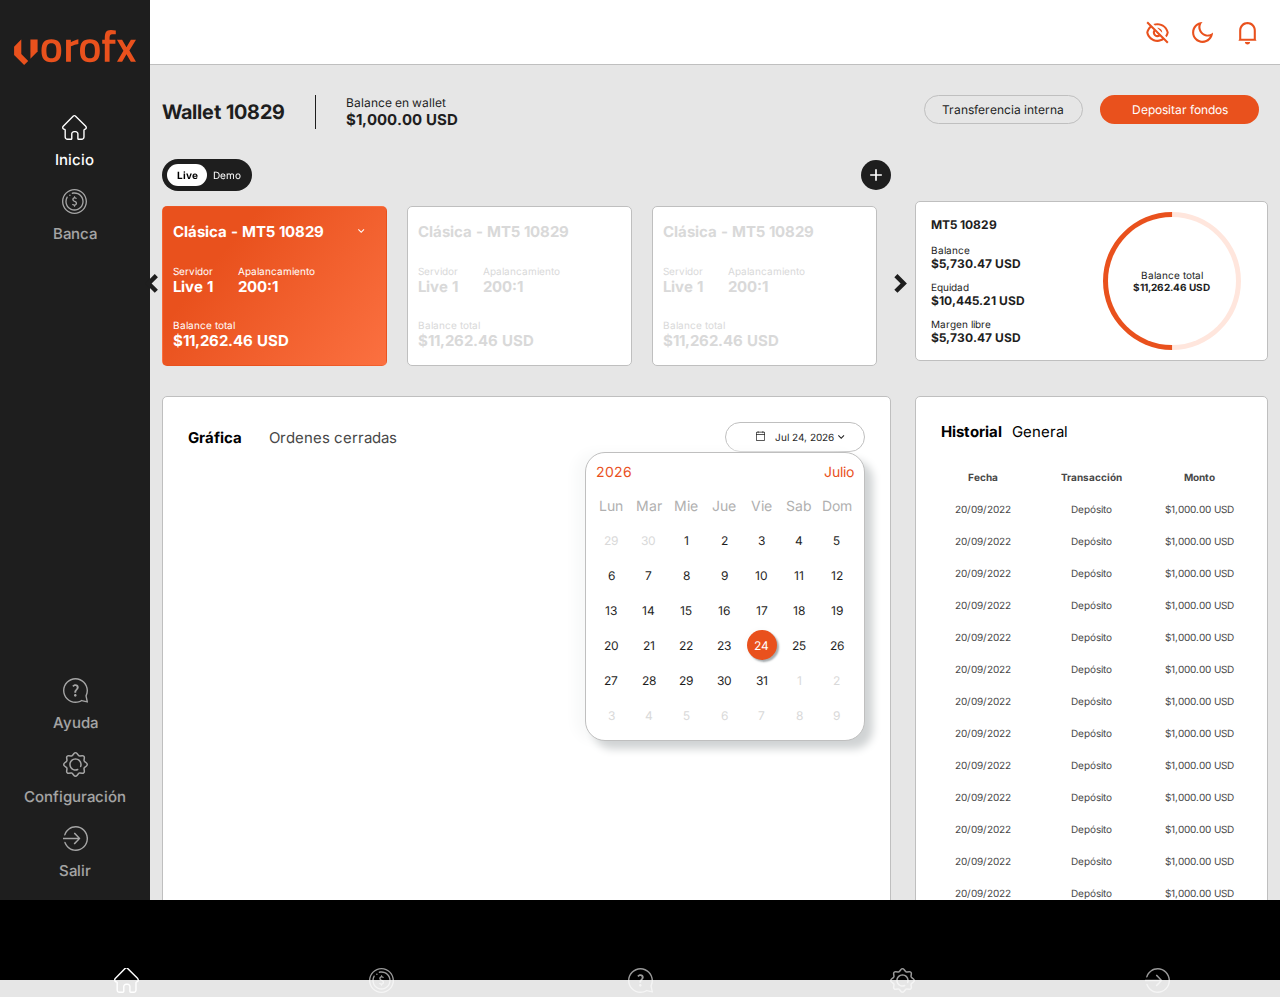
==== commit 6967237b: "ultimos changes" ====
--- a/index.html
+++ b/index.html
@@ -149,16 +149,18 @@
                     <div class="container_aux" id="swipper">
                         <!-- <div class="container_aux" id="prueba_swipper_container"> -->
                         <!-- <div class="accounts swipper_container"> -->
-                        <div class="account active">
-                            <div class="menu_action_container">
-                                <label for="sub_menu_1" class="menu_toggle click-touch">></label>
-                                <input type="checkbox" id="sub_menu_1">
+                        <div class="account active" data-value="hola">
+                            <div class="menu_action_container toggle_container">
+                                <label for="sub_menu_1" class="menu_toggle click-touch">
+                                    <img src="./resouces/icon_open_sub_menu_swipper.svg" alt="">
+                                </label>
+                                <input type="checkbox" id="sub_menu_1" class="toggle_input_menu">
                                 <div class="menu_action">
                                     <div class="options">
-                                        <div class="option ripple ripple-white">
+                                        <div class="option ripple ripple-white click-touch">
                                             Cambiar contraseña
                                         </div>
-                                        <div class="option ripple ripple-white">
+                                        <div class="option ripple ripple-white click-touch">
                                             Cambiar apalancamiento
                                         </div>
                                     </div>
@@ -346,92 +348,8 @@
                                 </div>
                             </div>
                             <div class="head_right">
-                                <div class="select" id="calendar">
-                                    <label class="label" for="calendar">
-                                        <img src="./resouces/calendar_icon.svg" alt="">
-                                        <span>Sept 30, 2022</span>
-                                        <img src="./resouces/arrow_menu_black.svg" class="arrow_open">
-                                    </label>
-                                    <input type="checkbox" id="calendar">
-                                    <div class="calendar_container">
-                                        <div class="calendar">
-                                            <div class="calendar_head">
-                                                <div class="head_left">Octubre 2022</div>
-                                                <div class="head_right">
-                                                    <button class="ripple"><img
-                                                            src="./resouces/arrow_menu_withe.svg"></button>
-                                                    <button class="ripple"><img
-                                                            src="./resouces/arrow_menu_withe.svg"></button>
-                                                </div>
-                                            </div>
-                                            <div class="divider"></div>
-                                            <div class="calendar_body">
-                                                <div class="row_calendar row_head">
-                                                    <div class="day_name"><span>Lun</span></div>
-                                                    <div class="day_name"><span>Mar</span></div>
-                                                    <div class="day_name"><span>Mie</span></div>
-                                                    <div class="day_name"><span>Jue</span></div>
-                                                    <div class="day_name"><span>Vie</span></div>
-                                                    <div class="day_name"><span>Sab</span></div>
-                                                    <div class="day_name"><span>Dom</span></div>
-                                                </div>
-                                                <div class="row_calendar row_days">
-                                                    <div class="col_day notMonth"><span>26</span></div>
-                                                    <div class="col_day notMonth"><span>27</span></div>
-                                                    <div class="col_day notMonth"><span>28</span></div>
-                                                    <div class="col_day notMonth"><span>29</span></div>
-                                                    <div class="col_day notMonth"><span>30</span></div>
-                                                    <div class="col_day active"><span>1</span></div>
-                                                    <div class="col_day"><span>2</span></div>
-                                                </div>
-                                                <div class="row_calendar row_days">
-                                                    <div class="col_day"><span>3</span></div>
-                                                    <div class="col_day"><span>4</span></div>
-                                                    <div class="col_day"><span>5</span></div>
-                                                    <div class="col_day"><span>6</span></div>
-                                                    <div class="col_day"><span>7</span></div>
-                                                    <div class="col_day"><span>8</span></div>
-                                                    <div class="col_day"><span>9</span></div>
-                                                </div>
-                                                <div class="row_calendar row_days">
-                                                    <div class="col_day"><span>10</span></div>
-                                                    <div class="col_day"><span>11</span></div>
-                                                    <div class="col_day"><span>12</span></div>
-                                                    <div class="col_day"><span>13</span></div>
-                                                    <div class="col_day"><span>14</span></div>
-                                                    <div class="col_day"><span>15</span></div>
-                                                    <div class="col_day"><span>16</span></div>
-                                                </div>
-                                                <div class="row_calendar row_days">
-                                                    <div class="col_day"><span>17</span></div>
-                                                    <div class="col_day"><span>18</span></div>
-                                                    <div class="col_day"><span>19</span></div>
-                                                    <div class="col_day"><span>20</span></div>
-                                                    <div class="col_day"><span>21</span></div>
-                                                    <div class="col_day"><span>22</span></div>
-                                                    <div class="col_day"><span>23</span></div>
-                                                </div>
-                                                <div class="row_calendar row_days">
-                                                    <div class="col_day"><span>24</span></div>
-                                                    <div class="col_day"><span>25</span></div>
-                                                    <div class="col_day"><span>26</span></div>
-                                                    <div class="col_day"><span>27</span></div>
-                                                    <div class="col_day"><span>28</span></div>
-                                                    <div class="col_day"><span>29</span></div>
-                                                    <div class="col_day"><span>30</span></div>
-                                                </div>
-                                                <div class="row_calendar row_days">
-                                                    <div class="col_day"><span>31</span></div>
-                                                    <div class="col_day notMonth"><span>1</span></div>
-                                                    <div class="col_day notMonth"><span>2</span></div>
-                                                    <div class="col_day notMonth"><span>3</span></div>
-                                                    <div class="col_day notMonth"><span>4</span></div>
-                                                    <div class="col_day notMonth"><span>5</span></div>
-                                                    <div class="col_day notMonth"><span>6</span></div>
-                                                </div>
-                                            </div>
-                                        </div>
-                                    </div>
+                                <div class="select" id="calendar" data-event-name="hola" data-format="MMM/DD/YYYY" data-min="2022-9-15" >
+                                    <input type="text" wire:click="hola">
                                 </div>
                             </div>
                         </div>
--- a/style.css
+++ b/style.css
@@ -11,8 +11,7 @@
   -webkit-tap-highlight-color: rgba(0, 0, 0, 0);
 }
 
-body,
-html {
+body {
   width: 100%;
   height: 100vh;
   font-family: "Inter";
@@ -20,18 +19,15 @@
   color: #1E1E1E;
   overflow-x: hidden;
 }
-body .ripple,
-html .ripple {
+body .ripple {
   position: relative;
   overflow: hidden;
   --bg-ripple: rgba(255, 255, 255, 0.4);
 }
-body .ripple.ripple-white,
-html .ripple.ripple-white {
+body .ripple.ripple-white {
   --bg-ripple: rgba(150, 150, 150, 0.3);
 }
-body .ripple-container,
-html .ripple-container {
+body .ripple-container {
   /*Con los siguientes valores de position, top, left, width y height aseguramos que el div tome todo el tamaño de su padre*/
   position: absolute;
   top: 0;
@@ -41,8 +37,7 @@
   overflow: hidden;
   background: transparent;
 }
-body .ripple-effect,
-html .ripple-effect {
+body .ripple-effect {
   position: absolute;
   /*En javascript colocaremos el top y left de este span en el punto donde hizo click el usuario. Por eso es necesario trasladarlo en -50% en ambos ejes, para que el centro del efecto coincida con el click*/
   transform: translate(-50%, -50%);
@@ -52,8 +47,7 @@
   border-radius: 50%;
   background: var(--bg-ripple);
 }
-body .ripple-container.ripple-effect-animation .ripple-effect,
-html .ripple-container.ripple-effect-animation .ripple-effect {
+body .ripple-container.ripple-effect-animation .ripple-effect {
   /*Aplicamos la animación que mas adelante definiremos con @keyframes*/
   -webkit-animation: ripple 0.4s ease-in;
   animation: ripple 0.4s ease-in;
@@ -449,13 +443,18 @@
 .accounts_container {
   max-width: 100%;
   position: relative;
-  --space_button_controls: 20px;
+  --space_button_controls: -20px;
 }
 .accounts_container .container_aux {
   width: 100%;
   max-width: 100%;
+  position: relative;
+}
+.accounts_container .container_aux .swipper_container {
+  width: 100%;
+  max-width: 100%;
+  min-width: 100%;
   overflow: hidden;
-  position: relative;
 }
 .accounts_container .container_aux .swipper_container_children {
   width: auto;
@@ -513,6 +512,9 @@
      -moz-user-select: none;
       -ms-user-select: none;
           user-select: none;
+  transition: all ease 0s 0s;
+  opacity: 1;
+  transform: scale(1);
 }
 .accounts_container .container_aux .swipper_container_children .account:last-child {
   margin: 0;
@@ -544,12 +546,22 @@
   color: #fff;
   border: 1px solid rgba(0, 0, 0, 0);
   z-index: 2;
+  transition: all ease 0s var(--delay, 0s);
 }
 .accounts_container .container_aux .swipper_container_children .account.active .account_name,
 .accounts_container .container_aux .swipper_container_children .account.active .text {
   -webkit-user-select: all;
      -moz-user-select: all;
           user-select: all;
+}
+.accounts_container .container_aux .swipper_container_children .account.desapearing {
+  transition: all ease 0.6s 0s;
+  opacity: 0;
+}
+.accounts_container .container_aux .swipper_container_children .account.destroy {
+  transform: scale(0.6);
+  opacity: 0;
+  transition: all ease 0.3s var(--delay, 0.1s);
 }
 .accounts_container .container_aux .swipper_container_children .account .menu_action_container {
   --button_size: 18px;
@@ -567,7 +579,13 @@
 .accounts_container .container_aux .swipper_container_children .account .menu_action_container label {
   position: relative;
   position: absolute;
-  transform: rotate(90deg);
+  display: flex;
+  flex-direction: row;
+  align-items: center;
+  align-content: center;
+  justify-content: space-between;
+  width: 100%;
+  height: 100%;
   font-weight: 700;
   line-height: var(--button_size);
   cursor: pointer;
@@ -827,7 +845,9 @@
 }
 .graph_container .graph .graph_head .head_right .select .calendar_container .calendar_head .head_left {
   font-size: 14px;
-  font-weight: 700;
+  font-weight: 400;
+  cursor: pointer;
+  color: #E9511D;
 }
 .graph_container .graph .graph_head .head_right .select .calendar_container .calendar_head .head_right {
   width: 100px;
@@ -1128,9 +1148,6 @@
   color: #fff;
   box-shadow: 2px 2px 2px #a6acaf, -1px 0 0.6em #f8f9f9;
 }
-.graph_container .graph .graph_head .head_right .select .calendar_container .calendar_body .calendar_body_years .years_container:not(.graph_container .graph .graph_head .head_right .select .calendar_container .calendar_body .calendar_body_years .years_container:first-child) {
-  display: none;
-}
 
 .history_container .history {
   width: 100%;
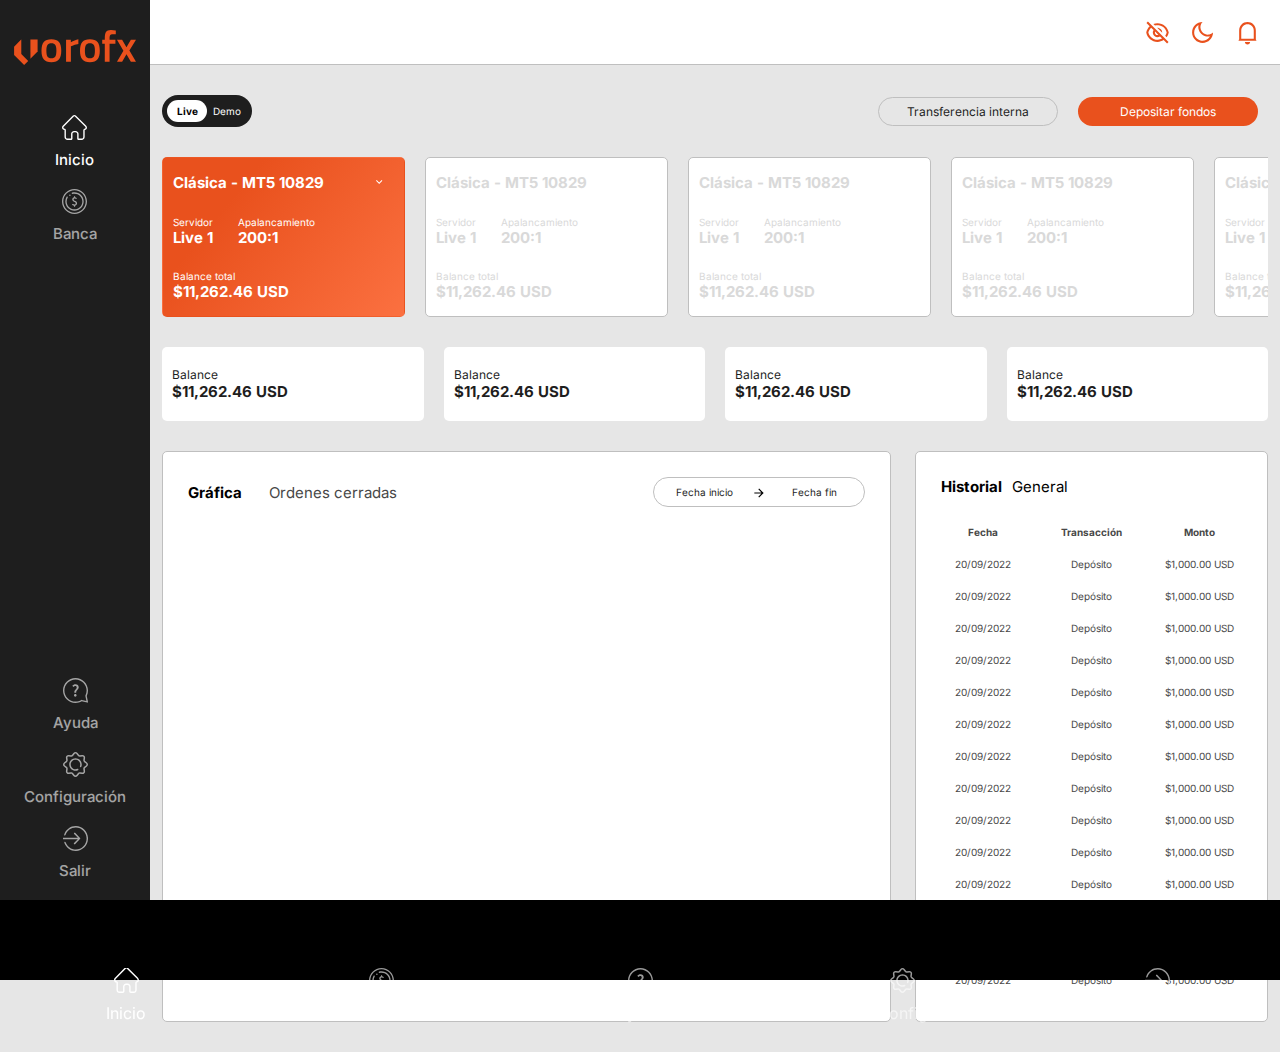
==== commit a0d07285: "actualizacion a voro" ====
--- a/index.html
+++ b/index.html
@@ -6,8 +6,8 @@
     <meta http-equiv="X-UA-Compatible" content="IE=edge">
     <meta name="viewport" content="width=device-width, initial-scale=1.0">
     <title>VoroFX</title>
+    <link rel="stylesheet" href="schemal.css">
     <link rel="stylesheet" href="style.css">
-    <link rel="stylesheet" href="schemal.css">
     <script src="script.js"></script>
 </head>
 
@@ -98,239 +98,188 @@
         <div class="container">
 
             <div class="row">
-                <div class="col-12 col-lg-7 col-xl-8 wallet_container">
-                    <div class="wallet">
-                        <div class="wallet_content">
-                            <div class="wallet_name">
-                                Wallet 10829
-                            </div>
-                            <div class="divider"></div>
-                            <div class="wallet_info">
-                                <div class="wallet_info_label">
-                                    Balance en wallet
-                                </div>
-                                <div class="wallet_info_text">
-                                    $1,000.00 USD
-                                </div>
-                            </div>
-                        </div>
-                    </div>
-                </div>
-                <div class="col-12 col-lg-5 col-xl-4 btn_controls_container">
-                    <div class="btn_controls">
-                        <div class="button ripple ripple-white">
-                            Transferencia interna
-                        </div>
-                        <div class="button ripple">
-                            Depositar fondos
-                        </div>
-                    </div>
-                </div>
-            </div>
-            <div class="row column-reverse">
-                <div class="col-12 col-lg-7 col-xl-8 accounts_container">
-
-                    <div class="col-12 controls_container">
+                <div class="col-12 btn_containers">
+                    <div class="controls_container">
                         <div class="controls">
                             <div class="accounts_switch" id="account_switch">
                                 <div class="label">Live</div>
                                 <div class="label">Demo</div>
                             </div>
-
-                            <div class="btn_new_account ripple">
-                                <div class="btn_icon">
-                                    <img src="./resouces//plus_icon.svg">
-                                </div>
-                                <div class="label">Agregar cuenta</div>
-                            </div>
-                        </div>
-                    </div>
-
+                        </div>
+                    </div>
+                    <div class="btn_controls_container">
+                        <div class="btn_controls">
+                            <div class="button ripple ripple-white">
+                                Transferencia interna
+                            </div>
+                            <div class="button ripple">
+                                Depositar fondos
+                            </div>
+                        </div>
+                    </div>
+                </div>
+            </div>
+            <div class="row">
+                <div class="col-12 accounts_container">
                     <div class="container_aux" id="swipper">
-                        <!-- <div class="container_aux" id="prueba_swipper_container"> -->
-                        <!-- <div class="accounts swipper_container"> -->
-                        <div class="account active" data-value="hola">
-                            <div class="menu_action_container toggle_container">
-                                <label for="sub_menu_1" class="menu_toggle click-touch">
-                                    <img src="./resouces/icon_open_sub_menu_swipper.svg" alt="">
-                                </label>
-                                <input type="checkbox" id="sub_menu_1" class="toggle_input_menu">
-                                <div class="menu_action">
-                                    <div class="options">
-                                        <div class="option ripple ripple-white click-touch">
-                                            Cambiar contraseña
+                        <div class="accounts" swipper>
+                            <div class="account active" data-value="hola" swipper-child noclick>
+                                <div class="menu_action_container toggle_container">
+                                    <label for="sub_menu_1" class="menu_toggle click-touch">
+                                        <img src="./resouces/icon_open_sub_menu_swipper.svg" alt="">
+                                    </label>
+                                    <input type="checkbox" id="sub_menu_1" class="toggle_input_menu">
+                                    <div class="menu_action">
+                                        <div class="options">
+                                            <div class="option ripple ripple-white click-touch">
+                                                Cambiar contraseña
+                                            </div>
+                                            <div class="option ripple ripple-white click-touch">
+                                                Cambiar apalancamiento
+                                            </div>
                                         </div>
-                                        <div class="option ripple ripple-white click-touch">
-                                            Cambiar apalancamiento
-                                        </div>
-                                    </div>
-                                </div>
-                            </div>
-                            <div class="account_name">
-                                Clásica - MT5 10829
-                            </div>
-                            <div class="account_info">
-                                <div class="info">
-                                    <div class="label">Servidor</div>
-                                    <div class="text">Live 1</div>
-                                </div>
-                                <div class="info">
-                                    <div class="label">Apalancamiento</div>
-                                    <div class="text">200:1</div>
-                                </div>
-                            </div>
-                            <div class="account_info balance">
-                                <div class="info">
-                                    <div class="label">Balance total</div>
-                                    <div class="text">$11,262.46 USD</div>
-                                </div>
-                            </div>
-                        </div>
-                        <div class="account">
-                            <div class="account_name">
-                                Clásica - MT5 10829
-                            </div>
-                            <div class="account_info">
-                                <div class="info">
-                                    <div class="label">Servidor</div>
-                                    <div class="text">Live 1</div>
-                                </div>
-                                <div class="info">
-                                    <div class="label">Apalancamiento</div>
-                                    <div class="text">200:1</div>
-                                </div>
-                            </div>
-                            <div class="account_info balance">
-                                <div class="info">
-                                    <div class="label">Balance total</div>
-                                    <div class="text">$11,262.46 USD</div>
-                                </div>
-                            </div>
-                        </div>
-                        <div class="account">
-                            <div class="account_name">
-                                Clásica - MT5 10829
-                            </div>
-                            <div class="account_info">
-                                <div class="info">
-                                    <div class="label">Servidor</div>
-                                    <div class="text">Live 1</div>
-                                </div>
-                                <div class="info">
-                                    <div class="label">Apalancamiento</div>
-                                    <div class="text">200:1</div>
-                                </div>
-                            </div>
-                            <div class="account_info balance">
-                                <div class="info">
-                                    <div class="label">Balance total</div>
-                                    <div class="text">$11,262.46 USD</div>
-                                </div>
-                            </div>
-                        </div>
-                        <div class="account">
-                            <div class="account_name">
-                                Clásica - MT5 10829
-                            </div>
-                            <div class="account_info">
-                                <div class="info">
-                                    <div class="label">Servidor</div>
-                                    <div class="text">Live 1</div>
-                                </div>
-                                <div class="info">
-                                    <div class="label">Apalancamiento</div>
-                                    <div class="text">200:1</div>
-                                </div>
-                            </div>
-                            <div class="account_info balance">
-                                <div class="info">
-                                    <div class="label">Balance total</div>
-                                    <div class="text">$11,262.46 USD</div>
-                                </div>
-                            </div>
-                        </div>
-                        <div class="account">
-                            <div class="account_name">
-                                Clásica - MT5 10829
-                            </div>
-                            <div class="account_info">
-                                <div class="info">
-                                    <div class="label">Servidor</div>
-                                    <div class="text">Live 1</div>
-                                </div>
-                                <div class="info">
-                                    <div class="label">Apalancamiento</div>
-                                    <div class="text">200:1</div>
-                                </div>
-                            </div>
-                            <div class="account_info balance">
-                                <div class="info">
-                                    <div class="label">Balance total</div>
-                                    <div class="text">$11,262.46 USD</div>
-                                </div>
-                            </div>
-                        </div>+
-                        <!-- </div> -->
-                    </div>
-
-                    <!-- <div class="next" id="prueba_swipper_next">
-                        <</div> <div class="prev" id="prueba_swipper_prev">>
-                    </div> -->
-                </div>
-
-                <div class="col-12 col-lg-5 col-xl-4 offset-0 account_info_panel_container">
-                    
-                    <div class="col-12 relleno">
-
-                    </div>
-
-                    <div class="account_info_panel">
-                        <div class="col-12 col-lg-6 account_info_panel_data">
-                            <div class="info_panel_container account_name">
-                                <div class="info">
-                                    <div class="text">
-                                        MT5 10829
-                                    </div>
-                                </div>
-                            </div>
-                            <div class="info_panel_container">
-                                <div class="info">
-                                    <div class="label">
-                                        Balance
-                                    </div>
-                                    <div class="text">
-                                        $5,730.47 USD
-                                    </div>
-                                </div>
-                                <div class="info">
-                                    <div class="label">
-                                        Equidad
-                                    </div>
-                                    <div class="text">
-                                        $10,445.21 USD
-                                    </div>
-                                </div>
-                                <div class="info">
-                                    <div class="label">
-                                        Margen libre
-                                    </div>
-                                    <div class="text">
-                                        $5,730.47 USD
-                                    </div>
-                                </div>
-                            </div>
-                        </div>
-                        <div class="col-12 col-lg-6 account_info_panel_graph">
-                            <div class="graph_circle">
-                                <div class="info_graph">
-                                    <div class="placeholder">
-                                        Balance total
-                                    </div>
-                                    <div class="amount_graph">
-                                        $11,262.46 USD
-                                    </div>
-                                </div>
-                            </div>
+                                    </div>
+                                </div>
+                                <div class="account_name">
+                                    Clásica - MT5 10829
+                                </div>
+                                <div class="account_info">
+                                    <div class="info">
+                                        <div class="label">Servidor</div>
+                                        <div class="text">Live 1</div>
+                                    </div>
+                                    <div class="info">
+                                        <div class="label">Apalancamiento</div>
+                                        <div class="text">200:1</div>
+                                    </div>
+                                </div>
+                                <div class="account_info balance">
+                                    <div class="info">
+                                        <div class="label">Balance total</div>
+                                        <div class="text">$11,262.46 USD</div>
+                                    </div>
+                                </div>
+                            </div>
+                            <div class="account" swipper-child>
+                                <div class="account_name">
+                                    Clásica - MT5 10829
+                                </div>
+                                <div class="account_info">
+                                    <div class="info">
+                                        <div class="label">Servidor</div>
+                                        <div class="text">Live 1</div>
+                                    </div>
+                                    <div class="info">
+                                        <div class="label">Apalancamiento</div>
+                                        <div class="text">200:1</div>
+                                    </div>
+                                </div>
+                                <div class="account_info balance">
+                                    <div class="info">
+                                        <div class="label">Balance total</div>
+                                        <div class="text">$11,262.46 USD</div>
+                                    </div>
+                                </div>
+                            </div>
+                            <div class="account" swipper-child>
+                                <div class="account_name">
+                                    Clásica - MT5 10829
+                                </div>
+                                <div class="account_info">
+                                    <div class="info">
+                                        <div class="label">Servidor</div>
+                                        <div class="text">Live 1</div>
+                                    </div>
+                                    <div class="info">
+                                        <div class="label">Apalancamiento</div>
+                                        <div class="text">200:1</div>
+                                    </div>
+                                </div>
+                                <div class="account_info balance">
+                                    <div class="info">
+                                        <div class="label">Balance total</div>
+                                        <div class="text">$11,262.46 USD</div>
+                                    </div>
+                                </div>
+                            </div>
+                            <div class="account" swipper-child>
+                                <div class="account_name">
+                                    Clásica - MT5 10829
+                                </div>
+                                <div class="account_info">
+                                    <div class="info">
+                                        <div class="label">Servidor</div>
+                                        <div class="text">Live 1</div>
+                                    </div>
+                                    <div class="info">
+                                        <div class="label">Apalancamiento</div>
+                                        <div class="text">200:1</div>
+                                    </div>
+                                </div>
+                                <div class="account_info balance">
+                                    <div class="info">
+                                        <div class="label">Balance total</div>
+                                        <div class="text">$11,262.46 USD</div>
+                                    </div>
+                                </div>
+                            </div>
+                            <div class="account" swipper-child noclick>
+                                <div class="account_name">
+                                    Clásica - MT5 10829
+                                </div>
+                                <div class="account_info">
+                                    <div class="info">
+                                        <div class="label">Servidor</div>
+                                        <div class="text">Live 1</div>
+                                    </div>
+                                    <div class="info">
+                                        <div class="label">Apalancamiento</div>
+                                        <div class="text">200:1</div>
+                                    </div>
+                                </div>
+                                <div class="account_info balance">
+                                    <div class="info">
+                                        <div class="label">Balance total</div>
+                                        <div class="text">$11,262.46 USD</div>
+                                    </div>
+                                </div>
+                            </div>
+                        </div>
+                    </div>
+                </div>
+            </div>
+            <div class="row">
+                <div class="col-12 info_container">
+                    <div class="info_content">
+                        <div class="label">
+                            Balance
+                        </div>
+                        <div class="text">
+                            $11,262.46 USD
+                        </div>
+                    </div>
+                    <div class="info_content">
+                        <div class="label">
+                            Balance
+                        </div>
+                        <div class="text">
+                            $11,262.46 USD
+                        </div>
+                    </div>
+                    <div class="info_content">
+                        <div class="label">
+                            Balance
+                        </div>
+                        <div class="text">
+                            $11,262.46 USD
+                        </div>
+                    </div>
+                    <div class="info_content">
+                        <div class="label">
+                            Balance
+                        </div>
+                        <div class="text">
+                            $11,262.46 USD
                         </div>
                     </div>
                 </div>
@@ -339,7 +288,7 @@
                 <div class="col-12 col-lg-7 col-xl-8 graph_container">
                     <div class="graph">
                         <div class="graph_head">
-                            <div class="head_left">
+                            <div class="graph_head_left">
                                 <div class="option active">
                                     Gráfica
                                 </div>
@@ -347,8 +296,16 @@
                                     Ordenes cerradas
                                 </div>
                             </div>
-                            <div class="head_right">
-                                <div class="select" id="calendar" data-event-name="hola" data-format="MMM/DD/YYYY" data-min="2022-9-15" >
+                            <div class="graph_head_right">
+                                <div class="select" id="calendar" data-event-name="hola" data-format="MM/DD/YYYY"
+                                    data-min="2022-9-15" data-placeholder="Fecha inicio">
+                                    <input type="text" wire:click="hola">
+                                </div>
+                                <div class="icon_separator">
+                                    <img src="./resouces/arrow_calendar_separator.svg" alt="" class="img_ajsut">
+                                </div>
+                                <div class="select" id="calendar2" data-event-name="hola" data-format="MM/DD/YYYY"
+                                    data-min="2022-9-15" data-placeholder="Fecha fin">
                                     <input type="text" wire:click="hola">
                                 </div>
                             </div>
--- a/style.css
+++ b/style.css
@@ -352,9 +352,14 @@
   color: #fff;
 }
 
-.controls_container {
-  margin-bottom: 15px;
-}
+.btn_containers {
+  display: flex;
+  flex-direction: row;
+  align-items: center;
+  align-content: center;
+  justify-content: space-between;
+}
+
 .controls_container .controls {
   width: 100%;
   display: flex;
@@ -392,53 +397,6 @@
   cursor: default;
   font-weight: 700;
 }
-.controls_container .controls .btn_new_account {
-  --dimension-btn-account: 30px;
-  --dimension-btn-account-icon: 20px;
-  height: var(--dimension-btn-account);
-  max-width: var(--dimension-btn-account);
-  border-radius: 50px;
-  background-color: #1E1E1E;
-  padding: 5px;
-  display: flex;
-  flex-direction: row;
-  align-items: center;
-  align-content: center;
-  justify-content: space-between;
-  flex-wrap: nowrap;
-  transition: all ease 0.3s;
-  cursor: pointer;
-  overflow: hidden;
-  -webkit-user-select: none;
-     -moz-user-select: none;
-      -ms-user-select: none;
-          user-select: none;
-  position: relative;
-}
-.controls_container .controls .btn_new_account:hover {
-  max-width: 130px;
-}
-.controls_container .controls .btn_new_account:hover .btn_icon {
-  transform: rotate(-180deg);
-}
-.controls_container .controls .btn_new_account .btn_icon,
-.controls_container .controls .btn_new_account .label {
-  display: inline-block;
-  color: #fff;
-  pointer-events: none;
-}
-.controls_container .controls .btn_new_account .btn_icon {
-  width: var(--dimension-btn-account-icon);
-  height: var(--dimension-btn-account-icon);
-  transition: all ease 0.3s;
-}
-.controls_container .controls .btn_new_account .label {
-  white-space: nowrap;
-  margin-left: 5px;
-  font-size: 10px;
-  font-weight: 700;
-  padding-right: 5px;
-}
 
 .accounts_container {
   max-width: 100%;
@@ -448,15 +406,10 @@
 .accounts_container .container_aux {
   width: 100%;
   max-width: 100%;
+  overflow: hidden;
   position: relative;
 }
-.accounts_container .container_aux .swipper_container {
-  width: 100%;
-  max-width: 100%;
-  min-width: 100%;
-  overflow: hidden;
-}
-.accounts_container .container_aux .swipper_container_children {
+.accounts_container .container_aux .accounts {
   width: auto;
   display: flex;
   flex-direction: row;
@@ -466,42 +419,14 @@
   display: inline-flex;
   overflow: hidden;
   transform: translateX(var(--translate, 0px));
-}
-.accounts_container .container_aux .next,
-.accounts_container .container_aux .prev {
-  position: absolute;
-  top: 50%;
-  transform: translateY(-50%);
-  cursor: pointer;
-  -webkit-user-select: none;
-     -moz-user-select: none;
-      -ms-user-select: none;
-          user-select: none;
-}
-.accounts_container .container_aux .next {
-  right: var(--space_button_controls);
-}
-.accounts_container .container_aux .prev {
-  left: var(--space_button_controls);
-}
-.accounts_container .container_aux .swipper_container_children {
-  width: auto;
-  display: flex;
-  flex-direction: row;
-  align-items: center;
-  align-content: center;
-  justify-content: space-between;
-  display: inline-flex;
-  overflow: hidden;
-  transform: translateX(var(--translate, 0px));
-}
-.accounts_container .container_aux .swipper_container_children .account {
-  width: 225px;
+  gap: 20px;
+}
+.accounts_container .container_aux .accounts .account {
+  width: 243px;
   min-height: 160px;
   display: flex;
   flex-direction: column;
   justify-content: space-between;
-  margin-right: 20px;
   border-radius: 5px;
   padding: 15px 10px;
   color: #D9D9D9;
@@ -516,17 +441,17 @@
   opacity: 1;
   transform: scale(1);
 }
-.accounts_container .container_aux .swipper_container_children .account:last-child {
+.accounts_container .container_aux .accounts .account:last-child {
   margin: 0;
 }
-.accounts_container .container_aux .swipper_container_children .account .account_name {
+.accounts_container .container_aux .accounts .account .account_name {
   font-weight: 700;
   font-size: 15px;
 }
-.accounts_container .container_aux .swipper_container_children .account .account_info {
-  display: flex;
-}
-.accounts_container .container_aux .swipper_container_children .account .account_info .info .label {
+.accounts_container .container_aux .accounts .account .account_info {
+  display: flex;
+}
+.accounts_container .container_aux .accounts .account .account_info .info .label {
   font-size: 10px;
   font-weight: 400;
   -webkit-user-select: none;
@@ -534,36 +459,36 @@
       -ms-user-select: none;
           user-select: none;
 }
-.accounts_container .container_aux .swipper_container_children .account .account_info .info .text {
+.accounts_container .container_aux .accounts .account .account_info .info .text {
   font-size: 15px;
   font-weight: 700;
 }
-.accounts_container .container_aux .swipper_container_children .account .account_info .info:first-child {
+.accounts_container .container_aux .accounts .account .account_info .info:first-child {
   margin-right: 25px;
 }
-.accounts_container .container_aux .swipper_container_children .account.active {
+.accounts_container .container_aux .accounts .account.active {
   background-image: linear-gradient(129.2deg, #E9511D 27.54%, #FF7748 115.35%);
   color: #fff;
   border: 1px solid rgba(0, 0, 0, 0);
   z-index: 2;
   transition: all ease 0s var(--delay, 0s);
 }
-.accounts_container .container_aux .swipper_container_children .account.active .account_name,
-.accounts_container .container_aux .swipper_container_children .account.active .text {
+.accounts_container .container_aux .accounts .account.active .account_name,
+.accounts_container .container_aux .accounts .account.active .text {
   -webkit-user-select: all;
      -moz-user-select: all;
           user-select: all;
 }
-.accounts_container .container_aux .swipper_container_children .account.desapearing {
+.accounts_container .container_aux .accounts .account.desapearing {
   transition: all ease 0.6s 0s;
   opacity: 0;
 }
-.accounts_container .container_aux .swipper_container_children .account.destroy {
+.accounts_container .container_aux .accounts .account.destroy {
   transform: scale(0.6);
   opacity: 0;
   transition: all ease 0.3s var(--delay, 0.1s);
 }
-.accounts_container .container_aux .swipper_container_children .account .menu_action_container {
+.accounts_container .container_aux .accounts .account .menu_action_container {
   --button_size: 18px;
   --max_dimension_menu_container: 300px;
   -webkit-user-select: none;
@@ -576,7 +501,7 @@
   width: var(--button_size);
   height: var(--button_size);
 }
-.accounts_container .container_aux .swipper_container_children .account .menu_action_container label {
+.accounts_container .container_aux .accounts .account .menu_action_container label {
   position: relative;
   position: absolute;
   display: flex;
@@ -590,15 +515,15 @@
   line-height: var(--button_size);
   cursor: pointer;
 }
-.accounts_container .container_aux .swipper_container_children .account .menu_action_container input {
+.accounts_container .container_aux .accounts .account .menu_action_container input {
   display: none;
 }
-.accounts_container .container_aux .swipper_container_children .account .menu_action_container input:checked + .menu_action {
+.accounts_container .container_aux .accounts .account .menu_action_container input:checked + .menu_action {
   transform: scale(1);
   opacity: 1;
   pointer-events: all;
 }
-.accounts_container .container_aux .swipper_container_children .account .menu_action_container .menu_action {
+.accounts_container .container_aux .accounts .account .menu_action_container .menu_action {
   position: absolute;
   top: 100%;
   left: 50%;
@@ -610,7 +535,7 @@
   transform-origin: top left;
   pointer-events: none;
 }
-.accounts_container .container_aux .swipper_container_children .account .menu_action_container .menu_action .options {
+.accounts_container .container_aux .accounts .account .menu_action_container .menu_action .options {
   display: grid;
   grid-auto-rows: minmax(0, 1fr);
   grid-auto-flow: row;
@@ -624,122 +549,38 @@
   font-weight: 400;
   overflow: hidden;
 }
-.accounts_container .container_aux .swipper_container_children .account .menu_action_container .menu_action .options .option {
+.accounts_container .container_aux .accounts .account .menu_action_container .menu_action .options .option {
   padding: 10px;
   transition: all ease 0.1s;
 }
-.accounts_container .container_aux .swipper_container_children .account .menu_action_container .menu_action .options .option:hover {
+.accounts_container .container_aux .accounts .account .menu_action_container .menu_action .options .option:hover {
   background-color: #FFE6DD;
   cursor: pointer;
 }
 
-.account_info_panel_container {
-  color: #1E1E1E;
-}
-.account_info_panel_container .relleno {
-  height: 42px;
-}
-.account_info_panel_container .account_info_panel {
-  width: 100%;
-  height: 100%;
-  max-width: 100%;
-  max-height: 100%;
-  border: 1px solid #BFBFBF;
+.info_container {
+  display: grid;
+  grid-template-columns: repeat(4, 1fr);
+  grid-auto-columns: 1fr;
+  -moz-column-gap: 20px;
+       column-gap: 20px;
+}
+.info_container .info_content {
+  width: 100%;
+  padding: 20px 10px;
+  background-color: #fff;
   border-radius: 5px;
-  background-color: #fff;
-  display: flex;
-  padding: 15px;
-  justify-content: center;
-  height: auto;
-}
-.account_info_panel_container .account_info_panel .account_info_panel_data {
-  display: flex;
-  flex-direction: column;
-  justify-content: space-between;
-}
-.account_info_panel_container .account_info_panel .account_info_panel_data .info_panel_container {
-  display: flex;
-  flex-direction: column;
-  justify-content: space-between;
-}
-.account_info_panel_container .account_info_panel .account_info_panel_data .info_panel_container .info {
-  margin-bottom: 10px;
-}
-.account_info_panel_container .account_info_panel .account_info_panel_data .info_panel_container .info .label {
-  font-size: 10px;
-  font-weight: 400;
+}
+.info_container .info_content .label {
+  font-size: 12px;
   -webkit-user-select: none;
      -moz-user-select: none;
       -ms-user-select: none;
           user-select: none;
-  transition: all ease 0.3s;
-}
-.account_info_panel_container .account_info_panel .account_info_panel_data .info_panel_container .info .text {
-  font-size: 12px;
+}
+.info_container .info_content .text {
   font-weight: 700;
-  transition: all ease 0.3s;
-}
-.account_info_panel_container .account_info_panel .account_info_panel_data .info_panel_container .info:last-child {
-  margin: 0;
-}
-.account_info_panel_container .account_info_panel .account_info_panel_graph {
-  display: flex;
-  justify-content: center;
-  align-items: center;
-  justify-content: space-around;
-}
-.account_info_panel_container .account_info_panel .account_info_panel_graph .graph_circle {
-  --dimension: 128px;
-  width: var(--dimension);
-  height: var(--dimension);
-  border-radius: 50px;
-  display: flex;
-  justify-content: center;
-  align-items: center;
-  text-align: center;
-  position: relative;
-  transition: all ease 0.3s;
-}
-.account_info_panel_container .account_info_panel .account_info_panel_graph .graph_circle .info_graph {
-  font-size: 10px;
-  z-index: 2;
-}
-.account_info_panel_container .account_info_panel .account_info_panel_graph .graph_circle .info_graph .placeholder {
-  font-weight: 400;
-  -webkit-user-select: none;
-     -moz-user-select: none;
-      -ms-user-select: none;
-          user-select: none;
-  transition: all ease 0.3s;
-}
-.account_info_panel_container .account_info_panel .account_info_panel_graph .graph_circle .info_graph .amount_graph {
-  font-weight: 700;
-  transition: all ease 0.3s;
-}
-.account_info_panel_container .account_info_panel .account_info_panel_graph .graph_circle::after, .account_info_panel_container .account_info_panel .account_info_panel_graph .graph_circle::before {
-  content: "";
-  position: absolute;
-  top: 50%;
-  left: 50%;
-  transform: translate(-50%, -50%);
-  width: 100%;
-  height: 100%;
-  max-width: 100%;
-  max-height: 100%;
-  border-radius: 50%;
-  transform: translate(-50%, -50%) rotate(-45deg);
-}
-.account_info_panel_container .account_info_panel .account_info_panel_graph .graph_circle::after {
-  border-left: 5px solid #E9511D;
-  border-top: 5px solid #E9511D;
-  border-right: 5px solid rgba(0, 0, 0, 0);
-  border-bottom: 5px solid rgba(0, 0, 0, 0);
-}
-.account_info_panel_container .account_info_panel .account_info_panel_graph .graph_circle::before {
-  border-right: 5px solid #FFE6DD;
-  border-bottom: 5px solid #FFE6DD;
-  border-left: 5px solid rgba(0, 0, 0, 0);
-  border-top: 5px solid rgba(0, 0, 0, 0);
+  font-size: 15px;
 }
 
 .graph_container .graph {
@@ -764,7 +605,7 @@
   align-content: center;
   justify-content: space-between;
 }
-.graph_container .graph .graph_head .head_left {
+.graph_container .graph .graph_head .graph_head_left {
   display: flex;
   flex-direction: row;
   align-items: center;
@@ -772,20 +613,29 @@
   justify-content: space-between;
   gap: 27px;
 }
-.graph_container .graph .graph_head .head_left .option {
+.graph_container .graph .graph_head .graph_head_left .option {
   font-size: 15px;
   font-weight: 400;
   color: #484848;
   cursor: pointer;
 }
-.graph_container .graph .graph_head .head_left .option.active {
+.graph_container .graph .graph_head .graph_head_left .option.active {
   font-weight: 700;
   color: #000;
 }
-.graph_container .graph .graph_head .head_right .select {
+.graph_container .graph .graph_head .graph_head_right {
+  display: flex;
+  flex-direction: row;
+  align-items: center;
+  align-content: center;
+  justify-content: space-between;
+  border: 1px solid #BFBFBF;
+  border-radius: 50px;
+}
+.graph_container .graph .graph_head .graph_head_right .select {
   position: relative;
 }
-.graph_container .graph .graph_head .head_right .select label {
+.graph_container .graph .graph_head .graph_head_right .select label {
   display: flex;
   flex-direction: row;
   align-items: center;
@@ -800,24 +650,24 @@
   border: 1px solid #BFBFBF;
   cursor: pointer;
 }
-.graph_container .graph .graph_head .head_right .select label img {
+.graph_container .graph .graph_head .graph_head_right .select label img {
   margin-right: 10px;
 }
-.graph_container .graph .graph_head .head_right .select label img.arrow_open {
+.graph_container .graph .graph_head .graph_head_right .select label img.arrow_open {
   position: absolute;
   top: 50%;
   right: 10px;
   transform: translateY(-50%);
 }
-.graph_container .graph .graph_head .head_right .select input {
+.graph_container .graph .graph_head .graph_head_right .select input {
   display: none;
 }
-.graph_container .graph .graph_head .head_right .select input:checked ~ .calendar_container {
+.graph_container .graph .graph_head .graph_head_right .select input:checked ~ .calendar_container {
   transform: scale(1);
   opacity: 1;
   pointer-events: all;
 }
-.graph_container .graph .graph_head .head_right .select .calendar_container {
+.graph_container .graph .graph_head .graph_head_right .select .calendar_container {
   --width: 280px;
   --spacing_days: 5px;
   --dimension_days: 30px;
@@ -835,7 +685,7 @@
   border: 1px solid #BFBFBF;
   box-shadow: 8px 8px 8px #d0d3d4, -0.6em 0 0.8em #f8f9f9;
 }
-.graph_container .graph .graph_head .head_right .select .calendar_container .calendar_head {
+.graph_container .graph .graph_head .graph_head_right .select .calendar_container .calendar_head {
   display: flex;
   flex-direction: row;
   align-items: center;
@@ -843,13 +693,13 @@
   justify-content: space-between;
   padding: 10px 10px 0;
 }
-.graph_container .graph .graph_head .head_right .select .calendar_container .calendar_head .head_left {
+.graph_container .graph .graph_head .graph_head_right .select .calendar_container .calendar_head .head_left {
   font-size: 14px;
   font-weight: 400;
   cursor: pointer;
   color: #E9511D;
 }
-.graph_container .graph .graph_head .head_right .select .calendar_container .calendar_head .head_right {
+.graph_container .graph .graph_head .graph_head_right .select .calendar_container .calendar_head .head_right {
   width: 100px;
   display: flex;
   flex-direction: row;
@@ -858,13 +708,13 @@
   justify-content: space-between;
   justify-content: flex-end;
 }
-.graph_container .graph .graph_head .head_right .select .calendar_container .calendar_head .head_right .month_name {
+.graph_container .graph .graph_head .graph_head_right .select .calendar_container .calendar_head .head_right .month_name {
   color: #E9511D;
   font-weight: 400;
   font-size: 14px;
   cursor: pointer;
 }
-.graph_container .graph .graph_head .head_right .select .calendar_container .calendar_head .head_right button {
+.graph_container .graph .graph_head .graph_head_right .select .calendar_container .calendar_head .head_right button {
   border: none;
   outline: none;
   background-color: #E9511D;
@@ -877,18 +727,18 @@
   border-radius: 5px;
   cursor: pointer;
 }
-.graph_container .graph .graph_head .head_right .select .calendar_container .calendar_head .head_right button:first-child img {
+.graph_container .graph .graph_head .graph_head_right .select .calendar_container .calendar_head .head_right button:first-child img {
   transform: rotate(90deg);
 }
-.graph_container .graph .graph_head .head_right .select .calendar_container .calendar_head .head_right button:last-child img {
+.graph_container .graph .graph_head .graph_head_right .select .calendar_container .calendar_head .head_right button:last-child img {
   transform: rotate(-90deg);
 }
-.graph_container .graph .graph_head .head_right .select .calendar_container .divider {
+.graph_container .graph .graph_head .graph_head_right .select .calendar_container .divider {
   width: 100%;
   height: 0px;
   background-color: #7a7a7a;
 }
-.graph_container .graph .graph_head .head_right .select .calendar_container .calendar_body {
+.graph_container .graph .graph_head .graph_head_right .select .calendar_container .calendar_body {
   display: flex;
   justify-content: center;
   align-items: center;
@@ -897,9 +747,9 @@
   overflow: hidden;
   transition: all ease 0.3s;
 }
-.graph_container .graph .graph_head .head_right .select .calendar_container .calendar_body .calendar_body_days,
-.graph_container .graph .graph_head .head_right .select .calendar_container .calendar_body .calendar_body_months,
-.graph_container .graph .graph_head .head_right .select .calendar_container .calendar_body .calendar_body_years {
+.graph_container .graph .graph_head .graph_head_right .select .calendar_container .calendar_body .calendar_body_days,
+.graph_container .graph .graph_head .graph_head_right .select .calendar_container .calendar_body .calendar_body_months,
+.graph_container .graph .graph_head .graph_head_right .select .calendar_container .calendar_body .calendar_body_years {
   position: absolute;
   top: 0;
   left: 0;
@@ -907,14 +757,14 @@
   opacity: 0;
   transition: all ease 0.3s 0s;
 }
-.graph_container .graph .graph_head .head_right .select .calendar_container .calendar_body .calendar_body_days.show,
-.graph_container .graph .graph_head .head_right .select .calendar_container .calendar_body .calendar_body_months.show,
-.graph_container .graph .graph_head .head_right .select .calendar_container .calendar_body .calendar_body_years.show {
+.graph_container .graph .graph_head .graph_head_right .select .calendar_container .calendar_body .calendar_body_days.show,
+.graph_container .graph .graph_head .graph_head_right .select .calendar_container .calendar_body .calendar_body_months.show,
+.graph_container .graph .graph_head .graph_head_right .select .calendar_container .calendar_body .calendar_body_years.show {
   z-index: 2;
   opacity: 1;
   transition: all ease 0.3s 0.3s;
 }
-.graph_container .graph .graph_head .head_right .select .calendar_container .calendar_body .calendar_body_months {
+.graph_container .graph .graph_head .graph_head_right .select .calendar_container .calendar_body .calendar_body_months {
   display: grid;
   grid-template-columns: repeat(1, 1fr);
   grid-auto-rows: 1fr;
@@ -923,25 +773,25 @@
   text-align: center;
   width: 100%;
 }
-.graph_container .graph .graph_head .head_right .select .calendar_container .calendar_body .calendar_body_months .row_month {
+.graph_container .graph .graph_head .graph_head_right .select .calendar_container .calendar_body .calendar_body_months .row_month {
   display: grid;
   grid-template-columns: repeat(3, 1fr);
   grid-auto-rows: 1fr;
   -moz-column-gap: 5px;
        column-gap: 5px;
 }
-.graph_container .graph .graph_head .head_right .select .calendar_container .calendar_body .calendar_body_months .row_month .month {
+.graph_container .graph .graph_head .graph_head_right .select .calendar_container .calendar_body .calendar_body_months .row_month .month {
   font-size: 10px;
   padding: 8px 0;
   border-radius: 5px;
   transition: all ease 0.3s;
   cursor: pointer;
 }
-.graph_container .graph .graph_head .head_right .select .calendar_container .calendar_body .calendar_body_months .row_month .month:hover, .graph_container .graph .graph_head .head_right .select .calendar_container .calendar_body .calendar_body_months .row_month .month.select {
+.graph_container .graph .graph_head .graph_head_right .select .calendar_container .calendar_body .calendar_body_months .row_month .month:hover, .graph_container .graph .graph_head .graph_head_right .select .calendar_container .calendar_body .calendar_body_months .row_month .month.select {
   background-color: #E9511D;
   color: #fff;
 }
-.graph_container .graph .graph_head .head_right .select .calendar_container .calendar_body .calendar_body_days {
+.graph_container .graph .graph_head .graph_head_right .select .calendar_container .calendar_body .calendar_body_days {
   display: grid;
   grid-template-columns: repeat(1, 1fr);
   grid-auto-rows: 1fr;
@@ -951,7 +801,7 @@
   text-align: center;
   width: 100%;
 }
-.graph_container .graph .graph_head .head_right .select .calendar_container .calendar_body .calendar_body_days .menu_container {
+.graph_container .graph .graph_head .graph_head_right .select .calendar_container .calendar_body .calendar_body_days .menu_container {
   position: absolute;
   transform: translate(-50%, 0%);
   padding: 5px;
@@ -961,7 +811,7 @@
   pointer-events: none;
   cursor: pointer;
 }
-.graph_container .graph .graph_head .head_right .select .calendar_container .calendar_body .calendar_body_days .menu_container .option {
+.graph_container .graph .graph_head .graph_head_right .select .calendar_container .calendar_body .calendar_body_days .menu_container .option {
   position: absolute;
   top: 50%;
   left: 50%;
@@ -969,16 +819,16 @@
   color: #fff;
   font-size: 10px;
 }
-.graph_container .graph .graph_head .head_right .select .calendar_container .calendar_body .calendar_body_days .menu_container.show {
+.graph_container .graph .graph_head .graph_head_right .select .calendar_container .calendar_body .calendar_body_days .menu_container.show {
   -webkit-animation: show 0.4s ease forwards;
           animation: show 0.4s ease forwards;
   pointer-events: all;
 }
-.graph_container .graph .graph_head .head_right .select .calendar_container .calendar_body .calendar_body_days .menu_container.hidden {
+.graph_container .graph .graph_head .graph_head_right .select .calendar_container .calendar_body .calendar_body_days .menu_container.hidden {
   -webkit-animation: hidden 0.4s ease forwards;
           animation: hidden 0.4s ease forwards;
 }
-.graph_container .graph .graph_head .head_right .select .calendar_container .calendar_body .calendar_body_days .menu_container.hidden .option {
+.graph_container .graph .graph_head .graph_head_right .select .calendar_container .calendar_body .calendar_body_days .menu_container.hidden .option {
   transform: translate(-50%, -50%) scale(0.8);
 }
 @-webkit-keyframes show {
@@ -1035,14 +885,14 @@
     width: var(--width, 0px);
   }
 }
-.graph_container .graph .graph_head .head_right .select .calendar_container .calendar_body .calendar_body_days .row_calendar {
+.graph_container .graph .graph_head .graph_head_right .select .calendar_container .calendar_body .calendar_body_days .row_calendar {
   display: grid;
   grid-template-columns: repeat(7, 1fr);
   grid-auto-rows: 1fr;
   grid-column-gap: var(--spacing_days);
   grid-row-gap: var(--spacing_days);
 }
-.graph_container .graph .graph_head .head_right .select .calendar_container .calendar_body .calendar_body_days .row_calendar .day_name {
+.graph_container .graph .graph_head .graph_head_right .select .calendar_container .calendar_body .calendar_body_days .row_calendar .day_name {
   display: flex;
   justify-content: center;
   align-items: center;
@@ -1052,7 +902,7 @@
   font-weight: 400;
   color: #b0b0b0;
 }
-.graph_container .graph .graph_head .head_right .select .calendar_container .calendar_body .calendar_body_days .row_calendar .col_day {
+.graph_container .graph .graph_head .graph_head_right .select .calendar_container .calendar_body .calendar_body_days .row_calendar .col_day {
   border-radius: 50px;
   display: flex;
   justify-content: center;
@@ -1063,41 +913,41 @@
   cursor: pointer;
   transition: all ease 0.3s;
 }
-.graph_container .graph .graph_head .head_right .select .calendar_container .calendar_body .calendar_body_days .row_calendar .col_day.notMonth {
+.graph_container .graph .graph_head .graph_head_right .select .calendar_container .calendar_body .calendar_body_days .row_calendar .col_day.notMonth {
   cursor: default;
   color: #d9d9d9;
 }
-.graph_container .graph .graph_head .head_right .select .calendar_container .calendar_body .calendar_body_days .row_calendar .col_day:not(.notMonth):hover {
+.graph_container .graph .graph_head .graph_head_right .select .calendar_container .calendar_body .calendar_body_days .row_calendar .col_day:not(.notMonth):hover {
   background-color: #fff;
   box-shadow: 2px 2px 2px #a6acaf, -1px 0 0.6em #f8f9f9;
 }
-.graph_container .graph .graph_head .head_right .select .calendar_container .calendar_body .calendar_body_days .row_calendar .col_day.active, .graph_container .graph .graph_head .head_right .select .calendar_container .calendar_body .calendar_body_days .row_calendar .col_day.active:hover {
+.graph_container .graph .graph_head .graph_head_right .select .calendar_container .calendar_body .calendar_body_days .row_calendar .col_day.active, .graph_container .graph .graph_head .graph_head_right .select .calendar_container .calendar_body .calendar_body_days .row_calendar .col_day.active:hover {
   background-color: #E9511D;
   box-shadow: 2px 2px 2px #a6acaf, -1px 0 0.6em #f8f9f9;
   color: #fff;
 }
-.graph_container .graph .graph_head .head_right .select .calendar_container .calendar_body .calendar_body_days .row_calendar .col_day.current {
+.graph_container .graph .graph_head .graph_head_right .select .calendar_container .calendar_body .calendar_body_days .row_calendar .col_day.current {
   background-color: #FFE6DD;
   box-shadow: 2px 2px 2px #a6acaf, -1px 0 0.6em #f8f9f9;
 }
-.graph_container .graph .graph_head .head_right .select .calendar_container .calendar_body .calendar_body_days .row_calendar .col_day.current:hover {
+.graph_container .graph .graph_head .graph_head_right .select .calendar_container .calendar_body .calendar_body_days .row_calendar .col_day.current:hover {
   background-color: #E9511D;
   color: #fff;
 }
-.graph_container .graph .graph_head .head_right .select .calendar_container .calendar_body .calendar_body_days .row_calendar .col_day.current.active, .graph_container .graph .graph_head .head_right .select .calendar_container .calendar_body .calendar_body_days .row_calendar .col_day.current.active:hover {
+.graph_container .graph .graph_head .graph_head_right .select .calendar_container .calendar_body .calendar_body_days .row_calendar .col_day.current.active, .graph_container .graph .graph_head .graph_head_right .select .calendar_container .calendar_body .calendar_body_days .row_calendar .col_day.current.active:hover {
   background-color: #E9511D;
   box-shadow: 2px 2px 2px #a6acaf, -1px 0 0.6em #f8f9f9;
   color: #fff;
 }
-.graph_container .graph .graph_head .head_right .select .calendar_container .calendar_body .calendar_body_days .row_calendar .col_day.tarjet {
+.graph_container .graph .graph_head .graph_head_right .select .calendar_container .calendar_body .calendar_body_days .row_calendar .col_day.tarjet {
   transform: scale(1.4);
 }
-.graph_container .graph .graph_head .head_right .select .calendar_container .calendar_body .calendar_body_years {
+.graph_container .graph .graph_head .graph_head_right .select .calendar_container .calendar_body .calendar_body_years {
   width: 100%;
   height: 180px;
   position: relative;
 }
-.graph_container .graph .graph_head .head_right .select .calendar_container .calendar_body .calendar_body_years .years_container {
+.graph_container .graph .graph_head .graph_head_right .select .calendar_container .calendar_body .calendar_body_years .years_container {
   position: absolute;
   top: 0;
   left: 0;
@@ -1113,7 +963,7 @@
   padding: 10px;
   text-align: center;
 }
-.graph_container .graph .graph_head .head_right .select .calendar_container .calendar_body .calendar_body_years .years_container .year_row {
+.graph_container .graph .graph_head .graph_head_right .select .calendar_container .calendar_body .calendar_body_years .years_container .year_row {
   display: grid;
   grid-template-columns: repeat(5, 1fr);
   grid-auto-rows: 1fr;
@@ -1121,7 +971,7 @@
   grid-row-gap: var(--spacing_days);
   font-size: 12px;
 }
-.graph_container .graph .graph_head .head_right .select .calendar_container .calendar_body .calendar_body_years .years_container .year_row .year {
+.graph_container .graph .graph_head .graph_head_right .select .calendar_container .calendar_body .calendar_body_years .years_container .year_row .year {
   border-radius: 5px;
   width: 100%;
   height: 100%;
@@ -1131,22 +981,32 @@
   transition: all ease 0.3s;
   cursor: pointer;
 }
-.graph_container .graph .graph_head .head_right .select .calendar_container .calendar_body .calendar_body_years .years_container .year_row .year:hover {
+.graph_container .graph .graph_head .graph_head_right .select .calendar_container .calendar_body .calendar_body_years .years_container .year_row .year:hover {
   background-color: #fff;
   box-shadow: 2px 2px 2px #a6acaf, -1px 0 0.6em #f8f9f9;
 }
-.graph_container .graph .graph_head .head_right .select .calendar_container .calendar_body .calendar_body_years .years_container .year_row .year.current {
+.graph_container .graph .graph_head .graph_head_right .select .calendar_container .calendar_body .calendar_body_years .years_container .year_row .year.current {
   background-color: #FFE6DD;
   box-shadow: 2px 2px 2px #a6acaf, -1px 0 0.6em #f8f9f9;
 }
-.graph_container .graph .graph_head .head_right .select .calendar_container .calendar_body .calendar_body_years .years_container .year_row .year.current:hover {
+.graph_container .graph .graph_head .graph_head_right .select .calendar_container .calendar_body .calendar_body_years .years_container .year_row .year.current:hover {
   background-color: #E9511D;
   color: #fff;
 }
-.graph_container .graph .graph_head .head_right .select .calendar_container .calendar_body .calendar_body_years .years_container .year_row .year.active {
+.graph_container .graph .graph_head .graph_head_right .select .calendar_container .calendar_body .calendar_body_years .years_container .year_row .year.active {
   background-color: #E9511D;
   color: #fff;
   box-shadow: 2px 2px 2px #a6acaf, -1px 0 0.6em #f8f9f9;
+}
+.graph_container .graph .graph_head .graph_head_right .select .toggle_menu {
+  border: none;
+  width: 100px;
+}
+.graph_container .graph .graph_head .graph_head_right .select .toggle_menu .icon_calendar {
+  display: none;
+}
+.graph_container .graph .graph_head .graph_head_right .select .toggle_menu .arrow_open {
+  display: none;
 }
 
 .history_container .history {
@@ -1228,50 +1088,6 @@
   .wallet_container .wallet .wallet_content .wallet_info .wallet_info_text {
     font-size: 25px;
   }
-  .account_info_panel_container .relleno {
-    height: 0;
-  }
-  .account_info_panel_container .account_info_panel {
-    flex-direction: column-reverse;
-    padding: 0;
-    border: 1px solid rgba(0, 0, 0, 0);
-    background-color: transparent;
-    gap: 15px;
-  }
-  .account_info_panel_container .account_info_panel .account_info_panel_graph {
-    border: 1px solid #BFBFBF;
-    background-color: #fff;
-    border-radius: 5px;
-    padding: 40px 20px;
-  }
-  .account_info_panel_container .account_info_panel .account_info_panel_graph .graph_circle {
-    max-width: 100%;
-    --dimension: 250px;
-  }
-  .account_info_panel_container .account_info_panel .account_info_panel_graph .graph_circle::after, .account_info_panel_container .account_info_panel .account_info_panel_graph .graph_circle::before {
-    border-width: 8px;
-  }
-  .account_info_panel_container .account_info_panel .account_info_panel_graph .graph_circle .info_graph .placeholder {
-    font-size: 17px;
-  }
-  .account_info_panel_container .account_info_panel .account_info_panel_graph .graph_circle .info_graph .amount_graph {
-    font-size: 17px;
-  }
-  .account_info_panel_container .account_info_panel .account_info_panel_data .info_panel_container .info {
-    border: 1px solid #BFBFBF;
-    background-color: #fff;
-    border-radius: 5px;
-    padding: 10px;
-  }
-  .account_info_panel_container .account_info_panel .account_info_panel_data .info_panel_container .info .label {
-    font-size: 13px;
-  }
-  .account_info_panel_container .account_info_panel .account_info_panel_data .info_panel_container .info .text {
-    font-size: 15px;
-  }
-  .account_info_panel_container .account_info_panel .account_info_panel_data .info_panel_container.account_name {
-    display: none;
-  }
   .controls_container .controls .accounts_switch {
     background-color: transparent;
   }
@@ -1281,8 +1097,13 @@
   .controls_container .controls .accounts_switch .backdrop {
     box-shadow: -1.27273px 1.27273px 2.54545px rgba(0, 0, 0, 0.11);
   }
-  .column-reverse {
-    flex-direction: column-reverse;
+  .info_container {
+    display: grid;
+    grid-template-columns: repeat(2, 1fr);
+    grid-auto-columns: 1fr;
+    -moz-column-gap: 20px;
+         column-gap: 20px;
+    row-gap: 20px;
   }
 }
 @media (max-width: 767px) {
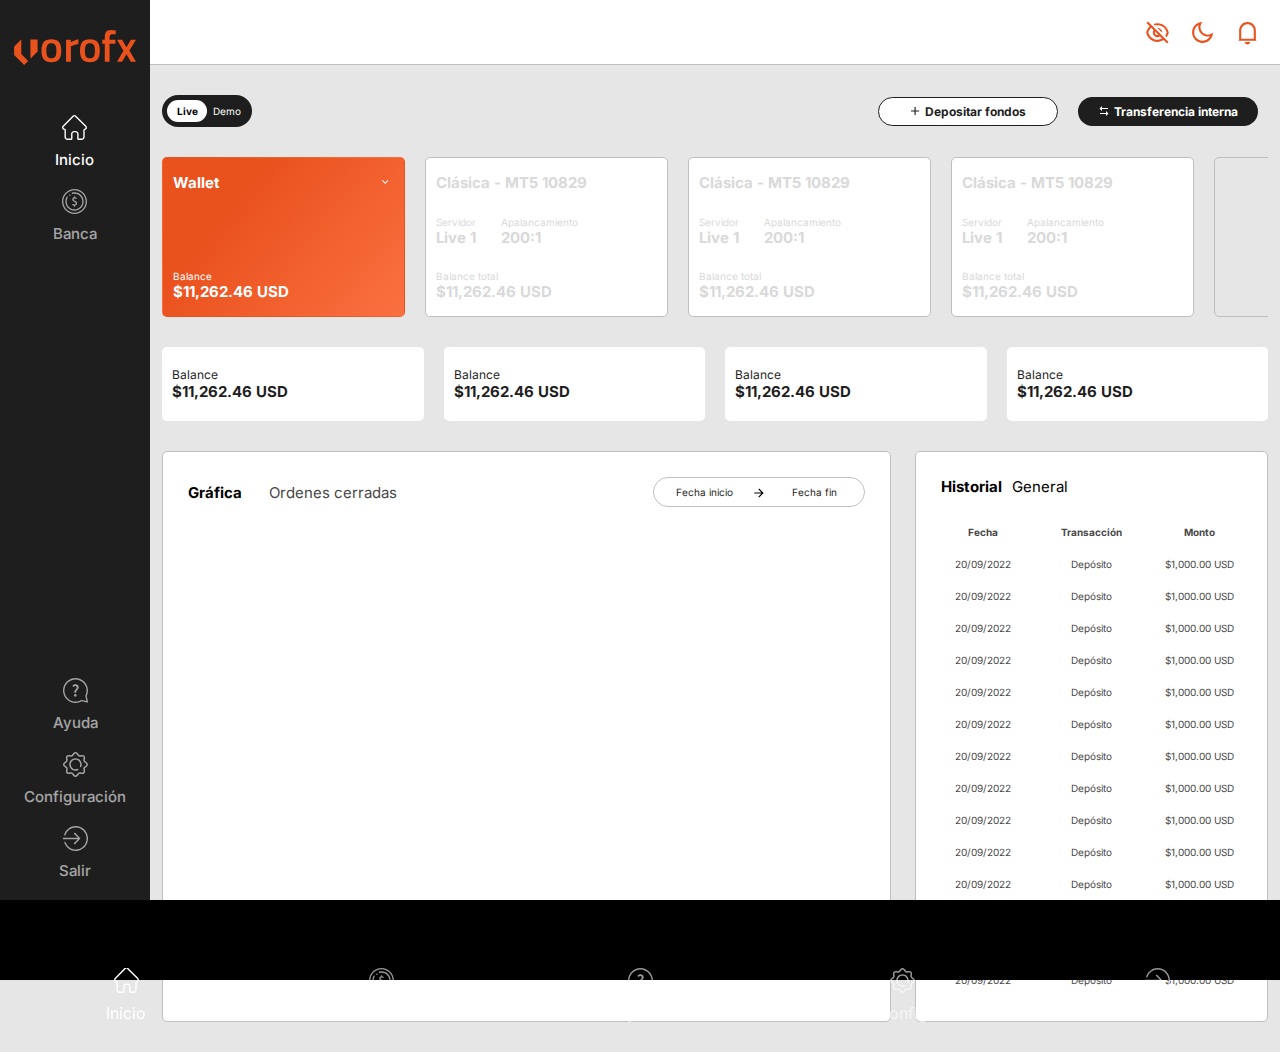
==== commit 508e8ebd: "mas changes" ====
--- a/index.html
+++ b/index.html
@@ -110,10 +110,20 @@
                     <div class="btn_controls_container">
                         <div class="btn_controls">
                             <div class="button ripple ripple-white">
+                                <div class="icon">
+                                    <img src="./resouces//plus_icon_dark.svg" class="img_ajust">
+                                </div>
+                                <span>
+                                    Depositar fondos
+                                </span>
+                            </div>
+                            <div class="button ripple">
+                                <div class="icon">
+                                    <img src="./resouces//icon_transfer.svg" class="img_ajust">
+                                </div>
+                                <span>
                                 Transferencia interna
-                            </div>
-                            <div class="button ripple">
-                                Depositar fondos
+                            </span>
                             </div>
                         </div>
                     </div>
@@ -123,7 +133,8 @@
                 <div class="col-12 accounts_container">
                     <div class="container_aux" id="swipper">
                         <div class="accounts" swipper>
-                            <div class="account active" data-value="hola" swipper-child noclick>
+                            <div class="account active" data-value="hola" swipper-child>
+                                <!-- ? MENU DESPLEGABLE -- PUEDES COPIAR Y PEGAR, JULIO >:v -->
                                 <div class="menu_action_container toggle_container">
                                     <label for="sub_menu_1" class="menu_toggle click-touch">
                                         <img src="./resouces/icon_open_sub_menu_swipper.svg" alt="">
@@ -141,6 +152,19 @@
                                     </div>
                                 </div>
                                 <div class="account_name">
+                                    Wallet
+                                </div>
+
+                                <div class="account_info balance">
+                                    <div class="info">
+                                        <div class="label">Balance</div>
+                                        <div class="text">$11,262.46 USD</div>
+                                    </div>
+                                </div>
+                            </div>
+                            <div class="account" swipper-child swipper-identifier="pruebainasxdxdxd"
+                                swipper-cloner="account">
+                                <div class="account_name">
                                     Clásica - MT5 10829
                                 </div>
                                 <div class="account_info">
@@ -202,45 +226,14 @@
                                     </div>
                                 </div>
                             </div>
-                            <div class="account" swipper-child>
-                                <div class="account_name">
-                                    Clásica - MT5 10829
-                                </div>
-                                <div class="account_info">
-                                    <div class="info">
-                                        <div class="label">Servidor</div>
-                                        <div class="text">Live 1</div>
-                                    </div>
-                                    <div class="info">
-                                        <div class="label">Apalancamiento</div>
-                                        <div class="text">200:1</div>
-                                    </div>
-                                </div>
-                                <div class="account_info balance">
-                                    <div class="info">
-                                        <div class="label">Balance total</div>
-                                        <div class="text">$11,262.46 USD</div>
-                                    </div>
-                                </div>
-                            </div>
-                            <div class="account" swipper-child noclick>
-                                <div class="account_name">
-                                    Clásica - MT5 10829
-                                </div>
-                                <div class="account_info">
-                                    <div class="info">
-                                        <div class="label">Servidor</div>
-                                        <div class="text">Live 1</div>
-                                    </div>
-                                    <div class="info">
-                                        <div class="label">Apalancamiento</div>
-                                        <div class="text">200:1</div>
-                                    </div>
-                                </div>
-                                <div class="account_info balance">
-                                    <div class="info">
-                                        <div class="label">Balance total</div>
-                                        <div class="text">$11,262.46 USD</div>
+                            <div class="account add_account ripple ripple-white" swipper-child noclick
+                                swipper-cloner="btn_add" swipper-identifier="agregar" swipper-no-activable>
+                                <div class="button_content">
+                                    <div class="icon">
+                                        <img src="./resouces/plus_icon.svg" class="img_ajust">
+                                    </div>
+                                    <div class="text">
+                                        Agregar cuenta
                                     </div>
                                 </div>
                             </div>
--- a/style.css
+++ b/style.css
@@ -78,6 +78,25 @@
     width: 200%;
   }
 }
+body .shane_effect {
+  position: relative;
+  overflow: hidden;
+}
+body .shane_effect:before {
+  --size: 0;
+  content: "";
+  position: absolute;
+  left: var(--x);
+  top: var(--y);
+  width: var(--size);
+  height: var(--size);
+  background: radial-gradient(circle closest-side, rgba(255, 255, 255, 0.2), transparent);
+  transform: translate(-50%, -50%);
+  transition: width 0.2s ease, height 0.2s ease;
+}
+body .shane_effect:not(:disabled):hover::before {
+  --size: 400px;
+}
 
 /*
 *   *   *   *   *   *   *   *   *
@@ -336,18 +355,23 @@
   width: 200px;
   max-width: 45%;
   font-size: 12px;
-  font-weight: 400;
+  font-weight: 700;
   text-align: center;
-  border: 1px solid #BFBFBF;
+  border: 1px solid #1E1E1E;
   border-radius: 50px;
   -webkit-user-select: none;
      -moz-user-select: none;
       -ms-user-select: none;
           user-select: none;
   cursor: pointer;
+  background-color: #fff;
+  display: flex;
+  justify-content: center;
+  align-items: center;
+  gap: 5px;
 }
 .btn_controls_container .btn_controls .button:last-child {
-  background-color: #E9511D;
+  background-color: #1E1E1E;
   border: 1px solid rgba(0, 0, 0, 0);
   color: #fff;
 }
@@ -505,10 +529,8 @@
   position: relative;
   position: absolute;
   display: flex;
-  flex-direction: row;
-  align-items: center;
-  align-content: center;
-  justify-content: space-between;
+  justify-content: center;
+  align-items: center;
   width: 100%;
   height: 100%;
   font-weight: 700;
@@ -526,13 +548,13 @@
 .accounts_container .container_aux .accounts .account .menu_action_container .menu_action {
   position: absolute;
   top: 100%;
-  left: 50%;
+  right: 50%;
   max-width: 500px;
   color: #000;
   opacity: 0;
   transition: all ease 0.3s;
   transform: scale(0.5);
-  transform-origin: top left;
+  transform-origin: top right;
   pointer-events: none;
 }
 .accounts_container .container_aux .accounts .account .menu_action_container .menu_action .options {
@@ -556,6 +578,32 @@
 .accounts_container .container_aux .accounts .account .menu_action_container .menu_action .options .option:hover {
   background-color: #FFE6DD;
   cursor: pointer;
+}
+.accounts_container .container_aux .accounts .account.add_account {
+  background-color: transparent;
+  cursor: pointer;
+  display: flex;
+  justify-content: center;
+  align-items: center;
+}
+.accounts_container .container_aux .accounts .account.add_account .button_content {
+  display: flex;
+  justify-content: center;
+  align-items: center;
+  flex-direction: column;
+  gap: 10px;
+}
+.accounts_container .container_aux .accounts .account.add_account .button_content .icon {
+  border-radius: 50%;
+  background-color: #A0A0A0;
+  width: 30px;
+  height: 30px;
+  display: flex;
+  justify-content: center;
+  align-items: center;
+}
+.accounts_container .container_aux .accounts .account.add_account .button_content .text {
+  color: #A0A0A0;
 }
 
 .info_container {
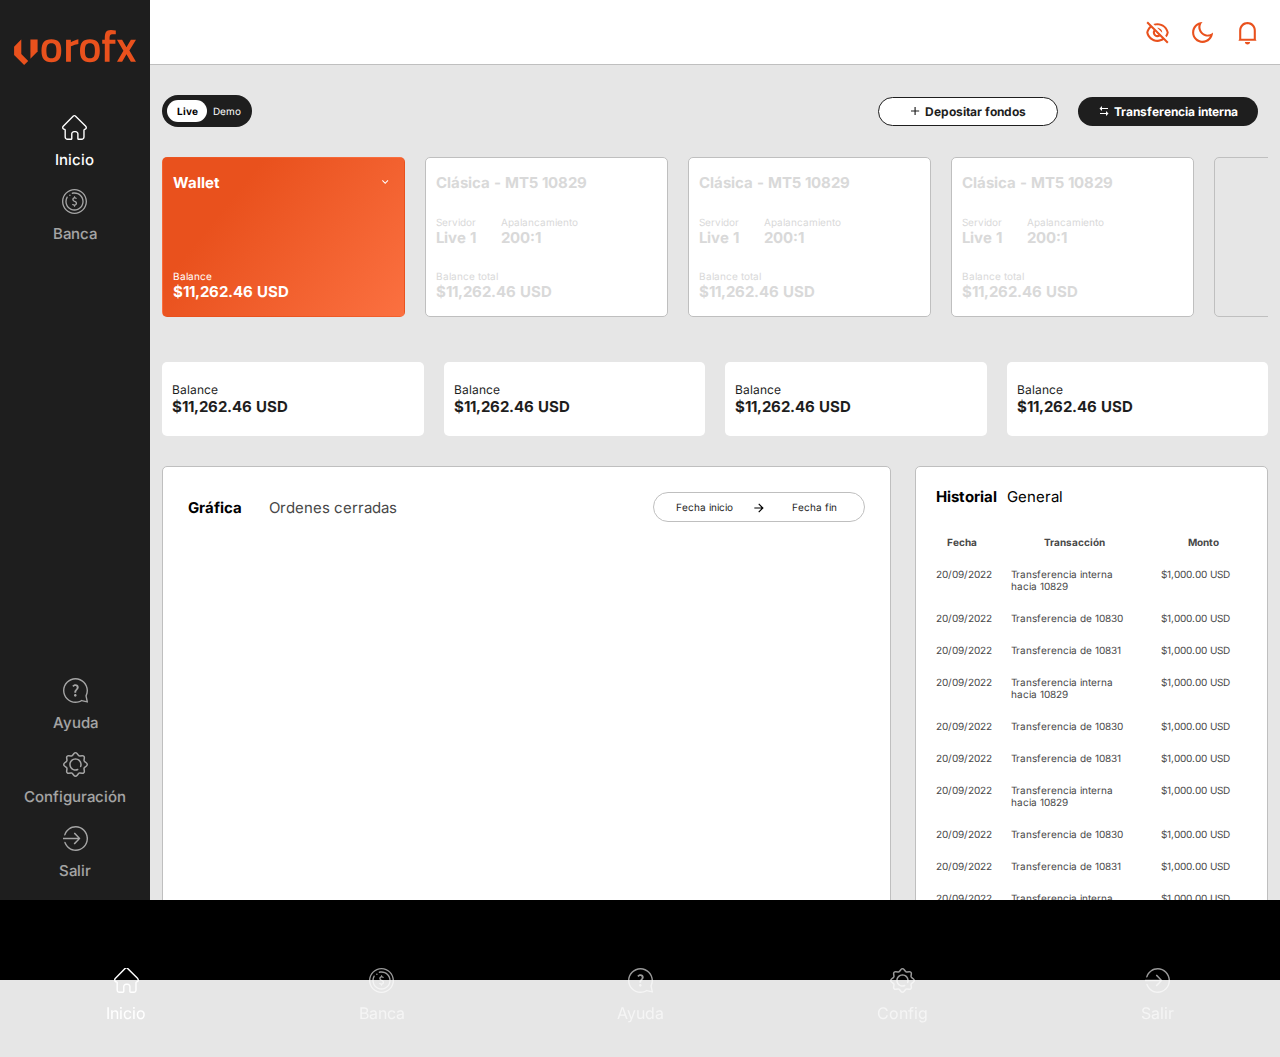
==== commit f54f1da8: "ultimos changes, espero...." ====
--- a/index.html
+++ b/index.html
@@ -107,7 +107,7 @@
                             </div>
                         </div>
                     </div>
-                    <div class="btn_controls_container">
+                    <div class="btn_controls_container web-sm">
                         <div class="btn_controls">
                             <div class="button ripple ripple-white">
                                 <div class="icon">
@@ -122,8 +122,8 @@
                                     <img src="./resouces//icon_transfer.svg" class="img_ajust">
                                 </div>
                                 <span>
-                                Transferencia interna
-                            </span>
+                                    Transferencia interna
+                                </span>
                             </div>
                         </div>
                     </div>
@@ -241,6 +241,30 @@
                     </div>
                 </div>
             </div>
+            <div class="row mobile-sm">
+                <div class="btn_containers mobile-sm">
+                    <div class="btn_controls_container">
+                        <div class="btn_controls">
+                            <div class="button ripple ripple-white">
+                                <div class="icon">
+                                    <img src="./resouces//plus_icon_dark.svg" class="img_ajust">
+                                </div>
+                                <span>
+                                    Depositar fondos
+                                </span>
+                            </div>
+                            <div class="button ripple">
+                                <div class="icon">
+                                    <img src="./resouces//icon_transfer.svg" class="img_ajust">
+                                </div>
+                                <span>
+                                    Transferencia interna
+                                </span>
+                            </div>
+                        </div>
+                    </div>
+                </div>
+            </div>
             <div class="row">
                 <div class="col-12 info_container">
                     <div class="info_content">
@@ -289,17 +313,24 @@
                                     Ordenes cerradas
                                 </div>
                             </div>
-                            <div class="graph_head_right">
-                                <div class="select" id="calendar" data-event-name="hola" data-format="MM/DD/YYYY"
-                                    data-min="2022-9-15" data-placeholder="Fecha inicio">
-                                    <input type="text" wire:click="hola">
-                                </div>
-                                <div class="icon_separator">
-                                    <img src="./resouces/arrow_calendar_separator.svg" alt="" class="img_ajsut">
-                                </div>
-                                <div class="select" id="calendar2" data-event-name="hola" data-format="MM/DD/YYYY"
-                                    data-min="2022-9-15" data-placeholder="Fecha fin">
-                                    <input type="text" wire:click="hola">
+                            <div class="graph_head_right toggle_container">
+                                <input type="checkbox" class="toggle_input_menu" id="calendar_menu_container">
+                                <div class="calendars_container">
+                                    <div class="select" id="calendar" data-event-name="hola" data-format="MM/DD/YYYY"
+                                        data-min="2022-9-15" data-placeholder="Fecha inicio">
+                                        <input type="text" wire:click="hola">
+                                    </div>
+                                    <div class="icon_separator">
+                                        <img src="./resouces/arrow_calendar_separator.svg" alt="" class="img_ajsut">
+                                    </div>
+                                    <div class="select" id="calendar2" data-event-name="hola" data-format="MM/DD/YYYY"
+                                        data-min="2022-9-15" data-placeholder="Fecha fin">
+                                        <input type="text" wire:click="hola">
+                                    </div>
+
+                                    <label class="calendar_icon ripple ripple-white" for="calendar_menu_container">
+                                        <img src="./resouces/icon_calendar.svg" class="img_ajust">
+                                    </label>
                                 </div>
                             </div>
                         </div>
@@ -319,89 +350,88 @@
                             </div>
                         </div>
                         <div class="body">
-                            <div class="row row-cols-3">
+                            <div class="row ">
                                 <span class="title">Fecha</span>
                                 <span class="title">Transacción</span>
                                 <span class="title">Monto</span>
                             </div>
-                            <div class="row row-cols-3">
-                                <span>20/09/2022</span>
-                                <span>Depósito</span>
-                                <span>$1,000.00 USD</span>
-                            </div>
-                            <div class="row row-cols-3">
-                                <span>20/09/2022</span>
-                                <span>Depósito</span>
-                                <span>$1,000.00 USD</span>
-                            </div>
-                            <div class="row row-cols-3">
-                                <span>20/09/2022</span>
-                                <span>Depósito</span>
-                                <span>$1,000.00 USD</span>
-                            </div>
-                            <div class="row row-cols-3">
-                                <span>20/09/2022</span>
-                                <span>Depósito</span>
-                                <span>$1,000.00 USD</span>
-                            </div>
-                            <div class="row row-cols-3">
-                                <span>20/09/2022</span>
-                                <span>Depósito</span>
-                                <span>$1,000.00 USD</span>
-                            </div>
-                            <div class="row row-cols-3">
-                                <span>20/09/2022</span>
-                                <span>Depósito</span>
-                                <span>$1,000.00 USD</span>
-                            </div>
-                            <div class="row row-cols-3">
-                                <span>20/09/2022</span>
-                                <span>Depósito</span>
-                                <span>$1,000.00 USD</span>
-                            </div>
-                            <div class="row row-cols-3">
-                                <span>20/09/2022</span>
-                                <span>Depósito</span>
-                                <span>$1,000.00 USD</span>
-                            </div>
-                            <div class="row row-cols-3">
-                                <span>20/09/2022</span>
-                                <span>Depósito</span>
-                                <span>$1,000.00 USD</span>
-                            </div>
-                            <div class="row row-cols-3">
-                                <span>20/09/2022</span>
-                                <span>Depósito</span>
-                                <span>$1,000.00 USD</span>
-                            </div>
-                            <div class="row row-cols-3">
-                                <span>20/09/2022</span>
-                                <span>Depósito</span>
-                                <span>$1,000.00 USD</span>
-                            </div>
-                            <div class="row row-cols-3">
-                                <span>20/09/2022</span>
-                                <span>Depósito</span>
-                                <span>$1,000.00 USD</span>
-                            </div>
-                            <div class="row row-cols-3">
-                                <span>20/09/2022</span>
-                                <span>Depósito</span>
-                                <span>$1,000.00 USD</span>
-                            </div>
-                            <div class="row row-cols-3">
-                                <span>20/09/2022</span>
-                                <span>Depósito</span>
-                                <span>$1,000.00 USD</span>
-                            </div>
-                            <div class="row row-cols-3">
-                                <span>20/09/2022</span>
-                                <span>Depósito</span>
-                                <span>$1,000.00 USD</span>
-                            </div>
-                            <div class="row row-cols-3">
-                                <span>20/09/2022</span>
-                                <span>Depósito</span>
+                            <div class="row ">
+                                <span>20/09/2022</span>
+                                <span>Transferencia interna hacia 10829
+                                </span>
+                                <span>$1,000.00 USD</span>
+                            </div>
+                            <div class="row ">
+                                <span>20/09/2022</span>
+                                <span>Transferencia de 10830</span>
+                                <span>$1,000.00 USD</span>
+                            </div>
+                            <div class="row ">
+                                <span>20/09/2022</span>
+                                <span>Transferencia de 10831
+                                </span>
+                                <span>$1,000.00 USD</span>
+                            </div>
+                            <div class="row ">
+                                <span>20/09/2022</span>
+                                <span>Transferencia interna hacia 10829
+                                </span>
+                                <span>$1,000.00 USD</span>
+                            </div>
+                            <div class="row ">
+                                <span>20/09/2022</span>
+                                <span>Transferencia de 10830</span>
+                                <span>$1,000.00 USD</span>
+                            </div>
+                            <div class="row ">
+                                <span>20/09/2022</span>
+                                <span>Transferencia de 10831
+                                </span>
+                                <span>$1,000.00 USD</span>
+                            </div>
+                            <div class="row ">
+                                <span>20/09/2022</span>
+                                <span>Transferencia interna hacia 10829
+                                </span>
+                                <span>$1,000.00 USD</span>
+                            </div>
+                            <div class="row ">
+                                <span>20/09/2022</span>
+                                <span>Transferencia de 10830</span>
+                                <span>$1,000.00 USD</span>
+                            </div>
+                            <div class="row ">
+                                <span>20/09/2022</span>
+                                <span>Transferencia de 10831
+                                </span>
+                                <span>$1,000.00 USD</span>
+                            </div>
+                            <div class="row ">
+                                <span>20/09/2022</span>
+                                <span>Transferencia interna hacia 10829
+                                </span>
+                                <span>$1,000.00 USD</span>
+                            </div>
+                            <div class="row ">
+                                <span>20/09/2022</span>
+                                <span>Transferencia de 10830</span>
+                                <span>$1,000.00 USD</span>
+                            </div>
+                            <div class="row ">
+                                <span>20/09/2022</span>
+                                <span>Transferencia de 10831
+                                </span>
+                                <span>$1,000.00 USD</span>
+                            </div>
+                            <div class="row ">
+                                <span>20/09/2022</span>
+                                <span>Transferencia interna hacia 10829
+                                </span>
+                                <span>$1,000.00 USD</span>
+                            </div>
+                            <div class="row ">
+                                <span>20/09/2022</span>
+                                <span>Transferencia de 10830</span>
                                 <span>$1,000.00 USD</span>
                             </div>
                         </div>
--- a/style.css
+++ b/style.css
@@ -11,6 +11,10 @@
   -webkit-tap-highlight-color: rgba(0, 0, 0, 0);
 }
 
+html {
+  overflow: hidden;
+}
+
 body {
   width: 100%;
   height: 100vh;
@@ -342,7 +346,78 @@
   transition: all ease 0.3s;
 }
 
-.btn_controls_container .btn_controls {
+.btn_containers {
+  display: flex;
+  flex-direction: row;
+  align-items: center;
+  align-content: center;
+  justify-content: space-between;
+}
+.btn_containers.mobile-sm {
+  justify-content: center;
+  overflow: hidden;
+  max-height: 0;
+  margin-bottom: 0 !important;
+  transition: all ease 0.3s;
+}
+.btn_containers.mobile-sm .btn_controls_container .btn_controls {
+  position: relative;
+}
+.btn_containers.mobile-sm .btn_controls_container .btn_controls .button {
+  position: relative;
+  transition: left ease 0.3s, right ease 0.3s;
+}
+.btn_containers.mobile-sm .btn_controls_container .btn_controls .button:first-child {
+  left: -100%;
+}
+.btn_containers.mobile-sm .btn_controls_container .btn_controls .button:last-child {
+  right: -100%;
+}
+.btn_containers .controls_container {
+  -webkit-user-select: none;
+     -moz-user-select: none;
+      -ms-user-select: none;
+          user-select: none;
+}
+.btn_containers .controls_container .controls {
+  width: 100%;
+  display: flex;
+  flex-direction: row;
+  align-items: center;
+  align-content: center;
+  justify-content: space-between;
+}
+.btn_containers .controls_container .controls .accounts_switch {
+  padding: 5px;
+  background-color: #1E1E1E;
+  display: flex;
+  flex-direction: row;
+  align-items: center;
+  align-content: center;
+  justify-content: space-between;
+  border-radius: 50px;
+  transition: all ease 0.3s;
+}
+.btn_containers .controls_container .controls .accounts_switch .label {
+  display: inline-block;
+  width: 40px;
+  color: #fff;
+  font-size: 10px;
+  font-weight: 400;
+  text-align: center;
+  height: 100%;
+  padding: 5px;
+  border-radius: 50px;
+  cursor: pointer;
+  transition: all ease 0.3s;
+}
+.btn_containers .controls_container .controls .accounts_switch .label.active {
+  color: #000;
+  cursor: default;
+  font-weight: 700;
+  pointer-events: none;
+}
+.btn_containers .btn_controls_container .btn_controls {
   width: 100%;
   display: flex;
   flex-direction: row;
@@ -350,7 +425,7 @@
   align-content: center;
   justify-content: space-around;
 }
-.btn_controls_container .btn_controls .button {
+.btn_containers .btn_controls_container .btn_controls .button {
   padding: 6px 0;
   width: 200px;
   max-width: 45%;
@@ -370,56 +445,10 @@
   align-items: center;
   gap: 5px;
 }
-.btn_controls_container .btn_controls .button:last-child {
+.btn_containers .btn_controls_container .btn_controls .button:last-child {
   background-color: #1E1E1E;
   border: 1px solid rgba(0, 0, 0, 0);
   color: #fff;
-}
-
-.btn_containers {
-  display: flex;
-  flex-direction: row;
-  align-items: center;
-  align-content: center;
-  justify-content: space-between;
-}
-
-.controls_container .controls {
-  width: 100%;
-  display: flex;
-  flex-direction: row;
-  align-items: center;
-  align-content: center;
-  justify-content: space-between;
-}
-.controls_container .controls .accounts_switch {
-  padding: 5px;
-  background-color: #1E1E1E;
-  display: flex;
-  flex-direction: row;
-  align-items: center;
-  align-content: center;
-  justify-content: space-between;
-  border-radius: 50px;
-  transition: all ease 0.3s;
-}
-.controls_container .controls .accounts_switch .label {
-  display: inline-block;
-  width: 40px;
-  color: #fff;
-  font-size: 10px;
-  font-weight: 400;
-  text-align: center;
-  height: 100%;
-  padding: 5px;
-  border-radius: 50px;
-  cursor: pointer;
-  transition: all ease 0.3s;
-}
-.controls_container .controls .accounts_switch .label.active {
-  color: #000;
-  cursor: default;
-  font-weight: 700;
 }
 
 .accounts_container {
@@ -645,6 +674,7 @@
      -moz-user-select: none;
       -ms-user-select: none;
           user-select: none;
+  transition: all ease 0.3s;
 }
 .graph_container .graph .graph_head {
   display: flex;
@@ -660,8 +690,10 @@
   align-content: center;
   justify-content: space-between;
   gap: 27px;
+  overflow: hidden;
 }
 .graph_container .graph .graph_head .graph_head_left .option {
+  transition: all ease 0.3s;
   font-size: 15px;
   font-weight: 400;
   color: #484848;
@@ -671,19 +703,28 @@
   font-weight: 700;
   color: #000;
 }
-.graph_container .graph .graph_head .graph_head_right {
-  display: flex;
-  flex-direction: row;
-  align-items: center;
-  align-content: center;
-  justify-content: space-between;
+.graph_container .graph .graph_head .graph_head_left .option:last-child {
+  overflow: hidden;
+  text-overflow: ellipsis;
+  white-space: nowrap;
+}
+.graph_container .graph .graph_head .graph_head_right > input.toggle_input_menu {
+  display: none;
+}
+.graph_container .graph .graph_head .graph_head_right .calendars_container {
+  position: relative;
+  display: flex;
+  justify-content: center;
+  align-items: center;
+  flex-direction: row;
   border: 1px solid #BFBFBF;
   border-radius: 50px;
-}
-.graph_container .graph .graph_head .graph_head_right .select {
+  transition: all ease 0.3s;
+}
+.graph_container .graph .graph_head .graph_head_right .calendars_container .select {
   position: relative;
 }
-.graph_container .graph .graph_head .graph_head_right .select label {
+.graph_container .graph .graph_head .graph_head_right .calendars_container .select label {
   display: flex;
   flex-direction: row;
   align-items: center;
@@ -697,26 +738,27 @@
   border-radius: 50px;
   border: 1px solid #BFBFBF;
   cursor: pointer;
-}
-.graph_container .graph .graph_head .graph_head_right .select label img {
+  transition: all ease 0.3s;
+}
+.graph_container .graph .graph_head .graph_head_right .calendars_container .select label img {
   margin-right: 10px;
 }
-.graph_container .graph .graph_head .graph_head_right .select label img.arrow_open {
+.graph_container .graph .graph_head .graph_head_right .calendars_container .select label img.arrow_open {
   position: absolute;
   top: 50%;
   right: 10px;
   transform: translateY(-50%);
 }
-.graph_container .graph .graph_head .graph_head_right .select input {
+.graph_container .graph .graph_head .graph_head_right .calendars_container .select input {
   display: none;
 }
-.graph_container .graph .graph_head .graph_head_right .select input:checked ~ .calendar_container {
+.graph_container .graph .graph_head .graph_head_right .calendars_container .select input:checked ~ .calendar_container {
   transform: scale(1);
   opacity: 1;
   pointer-events: all;
 }
-.graph_container .graph .graph_head .graph_head_right .select .calendar_container {
-  --width: 280px;
+.graph_container .graph .graph_head .graph_head_right .calendars_container .select .calendar_container {
+  --width: 265px;
   --spacing_days: 5px;
   --dimension_days: 30px;
   position: absolute;
@@ -733,7 +775,7 @@
   border: 1px solid #BFBFBF;
   box-shadow: 8px 8px 8px #d0d3d4, -0.6em 0 0.8em #f8f9f9;
 }
-.graph_container .graph .graph_head .graph_head_right .select .calendar_container .calendar_head {
+.graph_container .graph .graph_head .graph_head_right .calendars_container .select .calendar_container .calendar_head {
   display: flex;
   flex-direction: row;
   align-items: center;
@@ -741,13 +783,13 @@
   justify-content: space-between;
   padding: 10px 10px 0;
 }
-.graph_container .graph .graph_head .graph_head_right .select .calendar_container .calendar_head .head_left {
+.graph_container .graph .graph_head .graph_head_right .calendars_container .select .calendar_container .calendar_head .head_left {
   font-size: 14px;
   font-weight: 400;
   cursor: pointer;
   color: #E9511D;
 }
-.graph_container .graph .graph_head .graph_head_right .select .calendar_container .calendar_head .head_right {
+.graph_container .graph .graph_head .graph_head_right .calendars_container .select .calendar_container .calendar_head .head_right {
   width: 100px;
   display: flex;
   flex-direction: row;
@@ -756,13 +798,13 @@
   justify-content: space-between;
   justify-content: flex-end;
 }
-.graph_container .graph .graph_head .graph_head_right .select .calendar_container .calendar_head .head_right .month_name {
+.graph_container .graph .graph_head .graph_head_right .calendars_container .select .calendar_container .calendar_head .head_right .month_name {
   color: #E9511D;
   font-weight: 400;
   font-size: 14px;
   cursor: pointer;
 }
-.graph_container .graph .graph_head .graph_head_right .select .calendar_container .calendar_head .head_right button {
+.graph_container .graph .graph_head .graph_head_right .calendars_container .select .calendar_container .calendar_head .head_right button {
   border: none;
   outline: none;
   background-color: #E9511D;
@@ -775,18 +817,18 @@
   border-radius: 5px;
   cursor: pointer;
 }
-.graph_container .graph .graph_head .graph_head_right .select .calendar_container .calendar_head .head_right button:first-child img {
+.graph_container .graph .graph_head .graph_head_right .calendars_container .select .calendar_container .calendar_head .head_right button:first-child img {
   transform: rotate(90deg);
 }
-.graph_container .graph .graph_head .graph_head_right .select .calendar_container .calendar_head .head_right button:last-child img {
+.graph_container .graph .graph_head .graph_head_right .calendars_container .select .calendar_container .calendar_head .head_right button:last-child img {
   transform: rotate(-90deg);
 }
-.graph_container .graph .graph_head .graph_head_right .select .calendar_container .divider {
+.graph_container .graph .graph_head .graph_head_right .calendars_container .select .calendar_container .divider {
   width: 100%;
   height: 0px;
   background-color: #7a7a7a;
 }
-.graph_container .graph .graph_head .graph_head_right .select .calendar_container .calendar_body {
+.graph_container .graph .graph_head .graph_head_right .calendars_container .select .calendar_container .calendar_body {
   display: flex;
   justify-content: center;
   align-items: center;
@@ -795,9 +837,9 @@
   overflow: hidden;
   transition: all ease 0.3s;
 }
-.graph_container .graph .graph_head .graph_head_right .select .calendar_container .calendar_body .calendar_body_days,
-.graph_container .graph .graph_head .graph_head_right .select .calendar_container .calendar_body .calendar_body_months,
-.graph_container .graph .graph_head .graph_head_right .select .calendar_container .calendar_body .calendar_body_years {
+.graph_container .graph .graph_head .graph_head_right .calendars_container .select .calendar_container .calendar_body .calendar_body_days,
+.graph_container .graph .graph_head .graph_head_right .calendars_container .select .calendar_container .calendar_body .calendar_body_months,
+.graph_container .graph .graph_head .graph_head_right .calendars_container .select .calendar_container .calendar_body .calendar_body_years {
   position: absolute;
   top: 0;
   left: 0;
@@ -805,14 +847,14 @@
   opacity: 0;
   transition: all ease 0.3s 0s;
 }
-.graph_container .graph .graph_head .graph_head_right .select .calendar_container .calendar_body .calendar_body_days.show,
-.graph_container .graph .graph_head .graph_head_right .select .calendar_container .calendar_body .calendar_body_months.show,
-.graph_container .graph .graph_head .graph_head_right .select .calendar_container .calendar_body .calendar_body_years.show {
+.graph_container .graph .graph_head .graph_head_right .calendars_container .select .calendar_container .calendar_body .calendar_body_days.show,
+.graph_container .graph .graph_head .graph_head_right .calendars_container .select .calendar_container .calendar_body .calendar_body_months.show,
+.graph_container .graph .graph_head .graph_head_right .calendars_container .select .calendar_container .calendar_body .calendar_body_years.show {
   z-index: 2;
   opacity: 1;
   transition: all ease 0.3s 0.3s;
 }
-.graph_container .graph .graph_head .graph_head_right .select .calendar_container .calendar_body .calendar_body_months {
+.graph_container .graph .graph_head .graph_head_right .calendars_container .select .calendar_container .calendar_body .calendar_body_months {
   display: grid;
   grid-template-columns: repeat(1, 1fr);
   grid-auto-rows: 1fr;
@@ -821,25 +863,25 @@
   text-align: center;
   width: 100%;
 }
-.graph_container .graph .graph_head .graph_head_right .select .calendar_container .calendar_body .calendar_body_months .row_month {
+.graph_container .graph .graph_head .graph_head_right .calendars_container .select .calendar_container .calendar_body .calendar_body_months .row_month {
   display: grid;
   grid-template-columns: repeat(3, 1fr);
   grid-auto-rows: 1fr;
   -moz-column-gap: 5px;
        column-gap: 5px;
 }
-.graph_container .graph .graph_head .graph_head_right .select .calendar_container .calendar_body .calendar_body_months .row_month .month {
+.graph_container .graph .graph_head .graph_head_right .calendars_container .select .calendar_container .calendar_body .calendar_body_months .row_month .month {
   font-size: 10px;
   padding: 8px 0;
   border-radius: 5px;
   transition: all ease 0.3s;
   cursor: pointer;
 }
-.graph_container .graph .graph_head .graph_head_right .select .calendar_container .calendar_body .calendar_body_months .row_month .month:hover, .graph_container .graph .graph_head .graph_head_right .select .calendar_container .calendar_body .calendar_body_months .row_month .month.select {
+.graph_container .graph .graph_head .graph_head_right .calendars_container .select .calendar_container .calendar_body .calendar_body_months .row_month .month:hover, .graph_container .graph .graph_head .graph_head_right .calendars_container .select .calendar_container .calendar_body .calendar_body_months .row_month .month.select {
   background-color: #E9511D;
   color: #fff;
 }
-.graph_container .graph .graph_head .graph_head_right .select .calendar_container .calendar_body .calendar_body_days {
+.graph_container .graph .graph_head .graph_head_right .calendars_container .select .calendar_container .calendar_body .calendar_body_days {
   display: grid;
   grid-template-columns: repeat(1, 1fr);
   grid-auto-rows: 1fr;
@@ -849,7 +891,7 @@
   text-align: center;
   width: 100%;
 }
-.graph_container .graph .graph_head .graph_head_right .select .calendar_container .calendar_body .calendar_body_days .menu_container {
+.graph_container .graph .graph_head .graph_head_right .calendars_container .select .calendar_container .calendar_body .calendar_body_days .menu_container {
   position: absolute;
   transform: translate(-50%, 0%);
   padding: 5px;
@@ -859,7 +901,7 @@
   pointer-events: none;
   cursor: pointer;
 }
-.graph_container .graph .graph_head .graph_head_right .select .calendar_container .calendar_body .calendar_body_days .menu_container .option {
+.graph_container .graph .graph_head .graph_head_right .calendars_container .select .calendar_container .calendar_body .calendar_body_days .menu_container .option {
   position: absolute;
   top: 50%;
   left: 50%;
@@ -867,16 +909,16 @@
   color: #fff;
   font-size: 10px;
 }
-.graph_container .graph .graph_head .graph_head_right .select .calendar_container .calendar_body .calendar_body_days .menu_container.show {
+.graph_container .graph .graph_head .graph_head_right .calendars_container .select .calendar_container .calendar_body .calendar_body_days .menu_container.show {
   -webkit-animation: show 0.4s ease forwards;
           animation: show 0.4s ease forwards;
   pointer-events: all;
 }
-.graph_container .graph .graph_head .graph_head_right .select .calendar_container .calendar_body .calendar_body_days .menu_container.hidden {
+.graph_container .graph .graph_head .graph_head_right .calendars_container .select .calendar_container .calendar_body .calendar_body_days .menu_container.hidden {
   -webkit-animation: hidden 0.4s ease forwards;
           animation: hidden 0.4s ease forwards;
 }
-.graph_container .graph .graph_head .graph_head_right .select .calendar_container .calendar_body .calendar_body_days .menu_container.hidden .option {
+.graph_container .graph .graph_head .graph_head_right .calendars_container .select .calendar_container .calendar_body .calendar_body_days .menu_container.hidden .option {
   transform: translate(-50%, -50%) scale(0.8);
 }
 @-webkit-keyframes show {
@@ -933,14 +975,14 @@
     width: var(--width, 0px);
   }
 }
-.graph_container .graph .graph_head .graph_head_right .select .calendar_container .calendar_body .calendar_body_days .row_calendar {
+.graph_container .graph .graph_head .graph_head_right .calendars_container .select .calendar_container .calendar_body .calendar_body_days .row_calendar {
   display: grid;
   grid-template-columns: repeat(7, 1fr);
   grid-auto-rows: 1fr;
   grid-column-gap: var(--spacing_days);
   grid-row-gap: var(--spacing_days);
 }
-.graph_container .graph .graph_head .graph_head_right .select .calendar_container .calendar_body .calendar_body_days .row_calendar .day_name {
+.graph_container .graph .graph_head .graph_head_right .calendars_container .select .calendar_container .calendar_body .calendar_body_days .row_calendar .day_name {
   display: flex;
   justify-content: center;
   align-items: center;
@@ -950,7 +992,7 @@
   font-weight: 400;
   color: #b0b0b0;
 }
-.graph_container .graph .graph_head .graph_head_right .select .calendar_container .calendar_body .calendar_body_days .row_calendar .col_day {
+.graph_container .graph .graph_head .graph_head_right .calendars_container .select .calendar_container .calendar_body .calendar_body_days .row_calendar .col_day {
   border-radius: 50px;
   display: flex;
   justify-content: center;
@@ -961,41 +1003,41 @@
   cursor: pointer;
   transition: all ease 0.3s;
 }
-.graph_container .graph .graph_head .graph_head_right .select .calendar_container .calendar_body .calendar_body_days .row_calendar .col_day.notMonth {
+.graph_container .graph .graph_head .graph_head_right .calendars_container .select .calendar_container .calendar_body .calendar_body_days .row_calendar .col_day.notMonth {
   cursor: default;
   color: #d9d9d9;
 }
-.graph_container .graph .graph_head .graph_head_right .select .calendar_container .calendar_body .calendar_body_days .row_calendar .col_day:not(.notMonth):hover {
+.graph_container .graph .graph_head .graph_head_right .calendars_container .select .calendar_container .calendar_body .calendar_body_days .row_calendar .col_day:not(.notMonth):hover {
   background-color: #fff;
   box-shadow: 2px 2px 2px #a6acaf, -1px 0 0.6em #f8f9f9;
 }
-.graph_container .graph .graph_head .graph_head_right .select .calendar_container .calendar_body .calendar_body_days .row_calendar .col_day.active, .graph_container .graph .graph_head .graph_head_right .select .calendar_container .calendar_body .calendar_body_days .row_calendar .col_day.active:hover {
+.graph_container .graph .graph_head .graph_head_right .calendars_container .select .calendar_container .calendar_body .calendar_body_days .row_calendar .col_day.active, .graph_container .graph .graph_head .graph_head_right .calendars_container .select .calendar_container .calendar_body .calendar_body_days .row_calendar .col_day.active:hover {
   background-color: #E9511D;
   box-shadow: 2px 2px 2px #a6acaf, -1px 0 0.6em #f8f9f9;
   color: #fff;
 }
-.graph_container .graph .graph_head .graph_head_right .select .calendar_container .calendar_body .calendar_body_days .row_calendar .col_day.current {
+.graph_container .graph .graph_head .graph_head_right .calendars_container .select .calendar_container .calendar_body .calendar_body_days .row_calendar .col_day.current {
   background-color: #FFE6DD;
   box-shadow: 2px 2px 2px #a6acaf, -1px 0 0.6em #f8f9f9;
 }
-.graph_container .graph .graph_head .graph_head_right .select .calendar_container .calendar_body .calendar_body_days .row_calendar .col_day.current:hover {
+.graph_container .graph .graph_head .graph_head_right .calendars_container .select .calendar_container .calendar_body .calendar_body_days .row_calendar .col_day.current:hover {
   background-color: #E9511D;
   color: #fff;
 }
-.graph_container .graph .graph_head .graph_head_right .select .calendar_container .calendar_body .calendar_body_days .row_calendar .col_day.current.active, .graph_container .graph .graph_head .graph_head_right .select .calendar_container .calendar_body .calendar_body_days .row_calendar .col_day.current.active:hover {
+.graph_container .graph .graph_head .graph_head_right .calendars_container .select .calendar_container .calendar_body .calendar_body_days .row_calendar .col_day.current.active, .graph_container .graph .graph_head .graph_head_right .calendars_container .select .calendar_container .calendar_body .calendar_body_days .row_calendar .col_day.current.active:hover {
   background-color: #E9511D;
   box-shadow: 2px 2px 2px #a6acaf, -1px 0 0.6em #f8f9f9;
   color: #fff;
 }
-.graph_container .graph .graph_head .graph_head_right .select .calendar_container .calendar_body .calendar_body_days .row_calendar .col_day.tarjet {
+.graph_container .graph .graph_head .graph_head_right .calendars_container .select .calendar_container .calendar_body .calendar_body_days .row_calendar .col_day.tarjet {
   transform: scale(1.4);
 }
-.graph_container .graph .graph_head .graph_head_right .select .calendar_container .calendar_body .calendar_body_years {
+.graph_container .graph .graph_head .graph_head_right .calendars_container .select .calendar_container .calendar_body .calendar_body_years {
   width: 100%;
   height: 180px;
   position: relative;
 }
-.graph_container .graph .graph_head .graph_head_right .select .calendar_container .calendar_body .calendar_body_years .years_container {
+.graph_container .graph .graph_head .graph_head_right .calendars_container .select .calendar_container .calendar_body .calendar_body_years .years_container {
   position: absolute;
   top: 0;
   left: 0;
@@ -1011,7 +1053,7 @@
   padding: 10px;
   text-align: center;
 }
-.graph_container .graph .graph_head .graph_head_right .select .calendar_container .calendar_body .calendar_body_years .years_container .year_row {
+.graph_container .graph .graph_head .graph_head_right .calendars_container .select .calendar_container .calendar_body .calendar_body_years .years_container .year_row {
   display: grid;
   grid-template-columns: repeat(5, 1fr);
   grid-auto-rows: 1fr;
@@ -1019,7 +1061,7 @@
   grid-row-gap: var(--spacing_days);
   font-size: 12px;
 }
-.graph_container .graph .graph_head .graph_head_right .select .calendar_container .calendar_body .calendar_body_years .years_container .year_row .year {
+.graph_container .graph .graph_head .graph_head_right .calendars_container .select .calendar_container .calendar_body .calendar_body_years .years_container .year_row .year {
   border-radius: 5px;
   width: 100%;
   height: 100%;
@@ -1029,31 +1071,49 @@
   transition: all ease 0.3s;
   cursor: pointer;
 }
-.graph_container .graph .graph_head .graph_head_right .select .calendar_container .calendar_body .calendar_body_years .years_container .year_row .year:hover {
+.graph_container .graph .graph_head .graph_head_right .calendars_container .select .calendar_container .calendar_body .calendar_body_years .years_container .year_row .year:hover {
   background-color: #fff;
   box-shadow: 2px 2px 2px #a6acaf, -1px 0 0.6em #f8f9f9;
 }
-.graph_container .graph .graph_head .graph_head_right .select .calendar_container .calendar_body .calendar_body_years .years_container .year_row .year.current {
+.graph_container .graph .graph_head .graph_head_right .calendars_container .select .calendar_container .calendar_body .calendar_body_years .years_container .year_row .year.current {
   background-color: #FFE6DD;
   box-shadow: 2px 2px 2px #a6acaf, -1px 0 0.6em #f8f9f9;
 }
-.graph_container .graph .graph_head .graph_head_right .select .calendar_container .calendar_body .calendar_body_years .years_container .year_row .year.current:hover {
+.graph_container .graph .graph_head .graph_head_right .calendars_container .select .calendar_container .calendar_body .calendar_body_years .years_container .year_row .year.current:hover {
   background-color: #E9511D;
   color: #fff;
 }
-.graph_container .graph .graph_head .graph_head_right .select .calendar_container .calendar_body .calendar_body_years .years_container .year_row .year.active {
+.graph_container .graph .graph_head .graph_head_right .calendars_container .select .calendar_container .calendar_body .calendar_body_years .years_container .year_row .year.active {
   background-color: #E9511D;
   color: #fff;
   box-shadow: 2px 2px 2px #a6acaf, -1px 0 0.6em #f8f9f9;
 }
-.graph_container .graph .graph_head .graph_head_right .select .toggle_menu {
+.graph_container .graph .graph_head .graph_head_right .calendars_container .calendar_icon {
+  position: absolute;
+  top: 50%;
+  left: 50%;
+  transform: translate(-50%, -50%);
+  opacity: 0;
+  pointer-events: none;
+  --calendar-icon: 30px;
+  width: var(--calendar-icon);
+  height: var(--calendar-icon);
+  display: flex;
+  justify-content: center;
+  align-items: center;
+  transition: all ease 0.3s;
+}
+.graph_container .graph .graph_head .graph_head_right .calendars_container .select {
+  transition: all ease 0.3s;
+}
+.graph_container .graph .graph_head .graph_head_right .calendars_container .select .toggle_menu {
   border: none;
   width: 100px;
 }
-.graph_container .graph .graph_head .graph_head_right .select .toggle_menu .icon_calendar {
+.graph_container .graph .graph_head .graph_head_right .calendars_container .select .toggle_menu .icon_calendar {
   display: none;
 }
-.graph_container .graph .graph_head .graph_head_right .select .toggle_menu .arrow_open {
+.graph_container .graph .graph_head .graph_head_right .calendars_container .select .toggle_menu .arrow_open {
   display: none;
 }
 
@@ -1065,7 +1125,7 @@
   border: 1px solid #BFBFBF;
   border-radius: 5px;
   background-color: #fff;
-  padding: 25px;
+  padding: 20px;
   min-height: 500px;
   color: #484848;
 }
@@ -1098,7 +1158,10 @@
 }
 .history_container .history .body .row {
   margin-bottom: 20px;
-  text-align: center;
+  text-align: start;
+  display: grid;
+  grid-template-columns: 75px 1fr 110px;
+  grid-template-rows: 1fr;
 }
 .history_container .history .body .row span {
   font-size: 10px;
@@ -1112,9 +1175,13 @@
      -moz-user-select: none;
       -ms-user-select: none;
           user-select: none;
+  text-align: center;
 }
 
 @media (max-width: 991px) {
+  .web-md {
+    display: none;
+  }
   .wallet_container .wallet .wallet_content {
     flex-direction: column;
     align-items: flex-start;
@@ -1136,13 +1203,13 @@
   .wallet_container .wallet .wallet_content .wallet_info .wallet_info_text {
     font-size: 25px;
   }
-  .controls_container .controls .accounts_switch {
+  .btn_containers .controls_container .controls .accounts_switch {
     background-color: transparent;
   }
-  .controls_container .controls .accounts_switch .label {
+  .btn_containers .controls_container .controls .accounts_switch .label {
     color: #000;
   }
-  .controls_container .controls .accounts_switch .backdrop {
+  .btn_containers .controls_container .controls .accounts_switch .backdrop {
     box-shadow: -1.27273px 1.27273px 2.54545px rgba(0, 0, 0, 0.11);
   }
   .info_container {
@@ -1155,6 +1222,9 @@
   }
 }
 @media (max-width: 767px) {
+  .web-sm {
+    display: none;
+  }
   nav {
     transform: translateX(calc(var(--width-navbar) * -1));
     transition: all ease 0.3s 0s;
@@ -1173,4 +1243,70 @@
   footer .menu .item {
     transform: translateY(0%);
   }
+  .graph_container .graph {
+    padding: 10px;
+  }
+  .graph_container .graph .graph_head .graph_head_left {
+    gap: 10px;
+  }
+  .graph_container .graph .graph_head .graph_head_left .option {
+    font-size: 12px;
+  }
+  .graph_container .graph .graph_head .graph_head_right > input.toggle_input_menu:not(:checked) ~ .calendars_container {
+    border-color: rgba(0, 0, 0, 0);
+  }
+  .graph_container .graph .graph_head .graph_head_right .calendars_container {
+    max-width: 30px;
+    overflow: hidden;
+  }
+  .graph_container .graph .graph_head .graph_head_right .calendars_container .select,
+.graph_container .graph .graph_head .graph_head_right .calendars_container .icon_separator {
+    opacity: 0;
+    pointer-events: none;
+  }
+  .graph_container .graph .graph_head .graph_head_right .calendars_container .select .toggle_menu {
+    width: 70px;
+  }
+  .graph_container .graph .graph_head .graph_head_right .calendars_container .calendar_icon {
+    pointer-events: all;
+    opacity: 1;
+    border-radius: 50%;
+  }
+  .graph_container .graph .graph_head .graph_head_right > input.toggle_input_menu:checked ~ .calendars_container {
+    max-width: 200px;
+    overflow: visible;
+  }
+  .graph_container .graph .graph_head .graph_head_right > input.toggle_input_menu:checked ~ .calendars_container .select,
+.graph_container .graph .graph_head .graph_head_right > input.toggle_input_menu:checked ~ .calendars_container .icon_separator {
+    opacity: 1;
+    pointer-events: all;
+  }
+  .graph_container .graph .graph_head .graph_head_right > input.toggle_input_menu:checked ~ .calendars_container .calendar_icon {
+    pointer-events: none;
+    opacity: 0;
+  }
+  .info_container {
+    display: grid;
+    grid-template-columns: 1fr;
+    grid-auto-columns: 1fr;
+  }
+  .btn_containers {
+    justify-content: center;
+  }
+  .btn_containers.mobile-sm {
+    margin-bottom: 15px;
+    max-height: 35px;
+  }
+  .btn_containers.mobile-sm .btn_controls_container .btn_controls {
+    max-width: 100%;
+  }
+  .btn_containers.mobile-sm .btn_controls_container .btn_controls .button {
+    width: 170px;
+  }
+  .btn_containers.mobile-sm .btn_controls_container .btn_controls .button:first-child {
+    left: 0%;
+  }
+  .btn_containers.mobile-sm .btn_controls_container .btn_controls .button:last-child {
+    right: 0%;
+  }
 }/*# sourceMappingURL=style.css.map */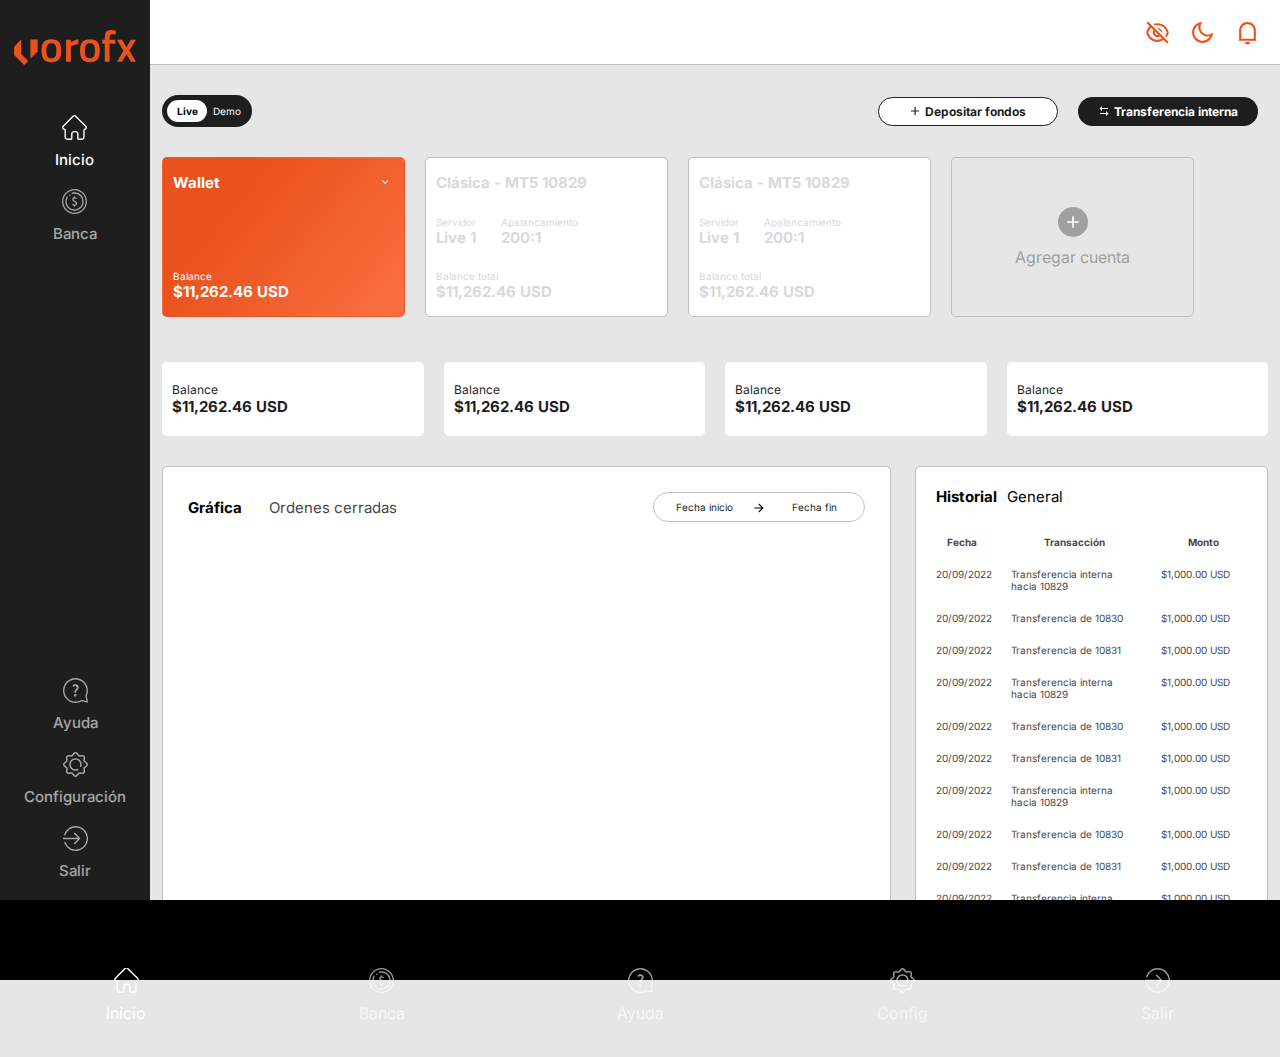
==== commit e2b96acd: "agregado el modal" ====
--- a/index.html
+++ b/index.html
@@ -8,7 +8,9 @@
     <title>VoroFX</title>
     <link rel="stylesheet" href="schemal.css">
     <link rel="stylesheet" href="style.css">
+    <link rel="stylesheet" href="modal.css">
     <script src="script.js"></script>
+    <script src="modal.js"></script>
 </head>
 
 <body>
@@ -133,7 +135,7 @@
                 <div class="col-12 accounts_container">
                     <div class="container_aux" id="swipper">
                         <div class="accounts" swipper>
-                            <div class="account active" data-value="hola" swipper-child>
+                            <div class="account active" data-value="hola" swipper-child swipper-cloner="account">
                                 <!-- ? MENU DESPLEGABLE -- PUEDES COPIAR Y PEGAR, JULIO >:v -->
                                 <div class="menu_action_container toggle_container">
                                     <label for="sub_menu_1" class="menu_toggle click-touch">
@@ -142,10 +144,12 @@
                                     <input type="checkbox" id="sub_menu_1" class="toggle_input_menu">
                                     <div class="menu_action">
                                         <div class="options">
-                                            <div class="option ripple ripple-white click-touch">
+                                            <div class="option ripple ripple-white click-touch"
+                                                modal-opener="change-password">
                                                 Cambiar contraseña
                                             </div>
-                                            <div class="option ripple ripple-white click-touch">
+                                            <div class="option ripple ripple-white click-touch"
+                                                modal-opener="apalancamiento">
                                                 Cambiar apalancamiento
                                             </div>
                                         </div>
@@ -162,7 +166,7 @@
                                     </div>
                                 </div>
                             </div>
-                            <div class="account" swipper-child swipper-identifier="pruebainasxdxdxd"
+                            <!-- <div class="account" swipper-child swipper-identifier="pruebainasxdxdxd"
                                 swipper-cloner="account">
                                 <div class="account_name">
                                     Clásica - MT5 10829
@@ -183,7 +187,7 @@
                                         <div class="text">$11,262.46 USD</div>
                                     </div>
                                 </div>
-                            </div>
+                            </div> -->
                             <div class="account" swipper-child>
                                 <div class="account_name">
                                     Clásica - MT5 10829
@@ -227,7 +231,8 @@
                                 </div>
                             </div>
                             <div class="account add_account ripple ripple-white" swipper-child noclick
-                                swipper-cloner="btn_add" swipper-identifier="agregar" swipper-no-activable>
+                                swipper-cloner="btn_add" swipper-identifier="agregar" swipper-no-activable
+                                modal-opener="add_account">
                                 <div class="button_content">
                                     <div class="icon">
                                         <img src="./resouces/plus_icon.svg" class="img_ajust">
@@ -487,6 +492,249 @@
             </div>
         </div>
     </footer>
+
+    <div class="modal_voro close" modal-id="add_account" modal-no-click-outside>
+        <div class="modal_voro_background" modal-background>
+        </div>
+        <div class="modal_voro_main_content">
+            <div class="modal_voro_header">
+                <div class="modal_title">
+                    Agregar cuenta
+                </div>
+
+                <div class="btn_close_modal_voro shane_effect" modal-closer>
+                    <img src="./resouces/icon_close.svg">
+                </div>
+            </div>
+            <div class="modal_voro_body">
+                <form>
+                    <label class="modal_input_group shane_effect" for="type_account_select">
+                        <div class="label">
+                            *TIPO
+                        </div>
+                        <select id="type_account_select">
+                            <option value="Demo" selected>Demo</option>
+                            <option value="Real">Real</option>
+                        </select>
+                        <div class="icon_select">
+                            <img src="./resouces/arrow_menu_withe.svg">
+                        </div>
+                    </label>
+                    <label class="modal_input_group shane_effect" for="apalancamiento_new_account">
+                        <div class="label">
+                            *APALANCAMIENTO
+                        </div>
+                        <select id="apalancamiento_new_account">
+                            <option value="Demo" selected>1:3000</option>
+                            <option value="Real">3000:5000</option>
+                        </select>
+                        <div class="icon_select">
+                            <img src="./resouces/arrow_menu_withe.svg">
+                        </div>
+                    </label>
+                    <label class="modal_input_group shane_effect" for="init_balance">
+                        <div class="label">
+                            *BALANCE INICIAL
+                        </div>
+                        <input type="text" id="init_balance">
+                    </label>
+                    <div class="modal_anotations">
+                        <div class="anotation sugest">
+                            Debe ser un número positivo entero, sin espacios ni comas, menos de 200,000
+                        </div>
+                    </div>
+                </form>
+            </div>
+            <div class="modal_voro_footer">
+                <div class="controls">
+                    <button class="btn_save ripple shane_effect">
+                        Crear cuenta
+                    </button>
+                </div>
+            </div>
+        </div>
+    </div>
+
+    <div class="modal_voro close" modal-id="apalancamiento" modal-no-click-outside>
+        <div class="modal_voro_background" modal-background>
+        </div>
+        <div class="modal_voro_main_content">
+            <div class="modal_voro_header">
+                <div class="modal_title">
+                    Cambiar apalancamiento - Cuenta MT5 10830
+                </div>
+
+                <div class="btn_close_modal_voro shane_effect" modal-closer>
+                    <img src="./resouces/icon_close.svg">
+                </div>
+            </div>
+            <div class="modal_voro_body">
+                <form>
+                    <label class="modal_input_group shane_effect" for="apalancamiento">
+                        <div class="label">
+                            *APALANCAMIENTO
+                        </div>
+                        <select id="apalancamiento">
+                            <option value="Demo" selected>1:3000</option>
+                            <option value="Real">3000:5000</option>
+                        </select>
+                        <div class="icon_select">
+                            <img src="./resouces/arrow_menu_withe.svg">
+                        </div>
+                    </label>
+                    <div class="modal_anotations">
+                        <div class="anotation sugest">
+                            Advertencia: El apalancamiento permitido depende del saldo de su cuenta
+                        </div>
+                    </div>
+                </form>
+            </div>
+            <div class="modal_voro_footer">
+                <div class="controls">
+                    <button class="btn_save ripple shane_effect">
+                        Actualizar Apalancamiento
+                    </button>
+                </div>
+            </div>
+        </div>
+    </div>
+
+    <div class="modal_voro close" modal-id="change-password" modal-no-click-outside>
+        <div class="modal_voro_background" modal-background>
+        </div>
+        <div class="modal_voro_main_content">
+            <div class="modal_voro_header">
+                <div class="modal_title">
+                    Cambiar Contraseña - Cuenta MT5 10830
+                </div>
+
+                <div class="btn_close_modal_voro shane_effect" modal-closer>
+                    <img src="./resouces/icon_close.svg">
+                </div>
+            </div>
+            <div class="modal_voro_body">
+                <form>
+
+                    <label class="modal_input_group shane_effect" for="new_password">
+                        <div class="label">
+                            *NUEVA CONTRASEÑA
+                        </div>
+                        <input type="password" id="new_password">
+                    </label>
+
+                    <div class="modal_anotations">
+                        <div class="anotation sugest">
+                            La contraseña debe tener al menos 5 símbolos y contener al menos dos de los tres tipos
+                            de caracteres siguientes: minúscula (a-z), mayúscula (A,Z), dígito (0-9).
+                        </div>
+                        <div class="anotation warning">
+                            Por favor, tenga en cuenta que las contraseñas Maestra e Investor deben ser diferentes.
+                        </div>
+                    </div>
+                    <label class="modal_input_group radios">
+                        <div class="label">
+                            *TIPO
+                        </div>
+                        <label for="master" class="radios ripple shane_effect">
+                            <input type="radio" id="master" name="type_account_password" name="type_account_name"
+                                checked>
+                            Master
+                        </label>
+                        <label for="investor" class="radios ripple shane_effect">
+                            <input type="radio" id="investor" name="type_account_password" name="type_account_name">
+                            Investor
+                        </label>
+                    </label>
+                </form>
+            </div>
+            <div class="modal_voro_footer">
+                <div class="controls">
+                    <button class="btn_save ripple shane_effect">
+                        Actualizar contraseña
+                    </button>
+                </div>
+            </div>
+        </div>
+    </div>
+
+    <div class="modal_voro close" modal-id="reference" modal-no-click-outside>
+        <div class="modal_voro_background" modal-background>
+        </div>
+        <div class="modal_voro_main_content">
+            <div class="modal_voro_header">
+                <div class="modal_title">
+                    Agregar cuenta
+                </div>
+
+                <div class="btn_close_modal_voro shane_effect" modal-closer>
+                    <img src="./resouces/icon_close.svg">
+                </div>
+            </div>
+            <div class="modal_voro_body">
+                <form>
+                    <label class="modal_input_group shane_effect" for="reference_type_account_select">
+                        <div class="label">
+                            TIPO
+                        </div>
+                        <select id="reference_type_account_select">
+                            <option value="Demo" selected>Demo</option>
+                            <option value="Real">Real</option>
+                        </select>
+                        <div class="icon_select">
+                            <img src="./resouces/arrow_menu_withe.svg">
+                        </div>
+                    </label>
+                    <label class="modal_input_group shane_effect" for="reference_apalancamiento">
+                        <div class="label">
+                            APALANCAMIENTO
+                        </div>
+                        <select id="reference_apalancamiento">
+                            <option value="Demo" selected>1:3000</option>
+                            <option value="Real">3000:5000</option>
+                        </select>
+                        <div class="icon_select">
+                            <img src="./resouces/arrow_menu_withe.svg">
+                        </div>
+                    </label>
+                    <label class="modal_input_group shane_effect" for="reference_init_balance">
+                        <div class="label">
+                            *BALANCE INICIAL
+                        </div>
+                        <input type="text" id="reference_init_balance">
+                    </label>
+                    <div class="modal_anotations">
+                        <div class="anotation sugest">
+                            Debe ser un número positivo entero, sin espacios ni comas, menos de 200,000
+                        </div>
+                        <div class="anotation warning">
+                            Por favor, tenga en cuenta que las contraseñas Maestra e Investor deben ser diferentes.
+                        </div>
+                    </div>
+                    <label class="modal_input_group radios">
+                        <div class="label">
+                            *TIPO
+                        </div>
+                        <label for="reference_master" class="radios ripple shane_effect">
+                            <input type="radio" id="reference_master" name="type_account_password" name="type_account_name"
+                                checked>
+                            Master
+                        </label>
+                        <label for="reference_investor" class="radios ripple shane_effect">
+                            <input type="radio" id="reference_investor" name="type_account_password" name="type_account_name">
+                            Investor
+                        </label>
+                    </label>
+                </form>
+            </div>
+            <div class="modal_voro_footer">
+                <div class="controls">
+                    <button class="btn_save ripple shane_effect">
+                        Actualizar contraseña
+                    </button>
+                </div>
+            </div>
+        </div>
+    </div>
 </body>
 
 </html>--- a/style.css
+++ b/style.css
@@ -88,6 +88,7 @@
 }
 body .shane_effect:before {
   --size: 0;
+  pointer-events: none;
   content: "";
   position: absolute;
   left: var(--x);
--- a/modal.css
+++ b/modal.css
@@ -0,0 +1,322 @@
+@import url("https://fonts.googleapis.com/css2?family=Inter:wght@100;200;300;400;500;600;700;800;900&display=swap");
+.modal_voro {
+  --modal-background-cover: rgba(30, 30, 30, 0.6);
+  --modal-background: #1E1E1E;
+  --text-color: #fff;
+  --background-controls: #3A3A3A;
+  --label-color: #A0A0A0;
+  --border-radius: 5px;
+  --anotation-color: #B0B0B0;
+  --red-color: #FF4545;
+  --background-buttons: #E9511D;
+  position: absolute;
+  top: 50%;
+  left: 50%;
+  transform: translate(-50%, -50%);
+  width: 100%;
+  height: 100%;
+  max-width: 100%;
+  max-height: 100%;
+  position: fixed;
+  display: flex;
+  justify-content: center;
+  align-items: center;
+  z-index: 100;
+  -webkit-user-select: none;
+     -moz-user-select: none;
+      -ms-user-select: none;
+          user-select: none;
+  pointer-events: none;
+}
+.modal_voro.close {
+  display: none;
+}
+.modal_voro.close .modal_voro_background {
+  opacity: 0;
+}
+.modal_voro.close .modal_voro_main_content {
+  transform: scale(0.6);
+  opacity: 0;
+}
+.modal_voro.open {
+  pointer-events: all;
+}
+.modal_voro.open .modal_voro_background {
+  opacity: 1;
+}
+.modal_voro.open .modal_voro_main_content {
+  transform: scale(1);
+  opacity: 1;
+}
+.modal_voro.opening {
+  pointer-events: all;
+}
+.modal_voro.opening .modal_voro_background {
+  -webkit-animation: background_animation_modal 0.2s ease forwards;
+          animation: background_animation_modal 0.2s ease forwards;
+}
+.modal_voro.opening .modal_voro_main_content {
+  -webkit-animation: open_modal 0.3s forwards;
+          animation: open_modal 0.3s forwards;
+}
+.modal_voro.closing .modal_voro_background {
+  animation: background_animation_modal 0.15s ease reverse forwards;
+}
+.modal_voro.closing .modal_voro_main_content {
+  -webkit-animation: close_modal 0.3s forwards;
+          animation: close_modal 0.3s forwards;
+}
+.modal_voro.bounding .modal_voro_main_content {
+  -webkit-animation: bound_modal 0.15s forwards;
+          animation: bound_modal 0.15s forwards;
+}
+.modal_voro .modal_voro_background {
+  position: absolute;
+  top: 50%;
+  left: 50%;
+  transform: translate(-50%, -50%);
+  width: 100%;
+  height: 100%;
+  max-width: 100%;
+  max-height: 100%;
+  background-color: var(--modal-background-cover);
+}
+.modal_voro .modal_voro_main_content {
+  position: relative;
+  z-index: 2;
+  width: var(--modal-width, 600px);
+  background-color: var(--modal-background);
+  color: var(--text-color, #fff);
+  display: flex;
+  flex-direction: column;
+  align-items: center;
+  align-content: center;
+  justify-content: space-between;
+  flex-wrap: nowrap;
+  border-radius: var(--border-radius);
+  overflow: hidden;
+}
+.modal_voro .modal_voro_main_content .modal_voro_header {
+  padding: 15px;
+  text-align: center;
+  position: relative;
+  width: 100%;
+}
+.modal_voro .modal_voro_main_content .modal_voro_header .btn_close_modal_voro {
+  --dimension: 30px;
+  width: var(--dimension);
+  height: var(--dimension);
+  position: absolute;
+  top: 50%;
+  right: 20px;
+  transform: translateY(-50%);
+  cursor: pointer;
+  overflow: hidden;
+  padding: 7px;
+  border-radius: 50%;
+}
+.modal_voro .modal_voro_main_content .modal_voro_header .btn_close_modal_voro img {
+  width: 100%;
+  height: 100%;
+  -o-object-fit: cover;
+     object-fit: cover;
+}
+.modal_voro .modal_voro_main_content .modal_voro_body {
+  width: 100%;
+  padding: 30px 65px;
+}
+.modal_voro .modal_voro_main_content .modal_voro_body form {
+  width: 100%;
+  display: flex;
+  flex-direction: column;
+  align-items: center;
+  align-content: center;
+  justify-content: space-between;
+  gap: 15px;
+}
+.modal_voro .modal_voro_main_content .modal_voro_body form .modal_input_group {
+  position: relative;
+  width: 100%;
+  background-color: var(--background-controls);
+  border-radius: var(--border-radius);
+}
+.modal_voro .modal_voro_main_content .modal_voro_body form .modal_input_group input,
+.modal_voro .modal_voro_main_content .modal_voro_body form .modal_input_group select {
+  background-color: transparent;
+  border: none;
+  color: var(--text-color);
+  outline: none;
+  width: 100%;
+  padding: 10px;
+  font-size: 16px;
+}
+.modal_voro .modal_voro_main_content .modal_voro_body form .modal_input_group input option,
+.modal_voro .modal_voro_main_content .modal_voro_body form .modal_input_group select option {
+  background-color: #000;
+}
+.modal_voro .modal_voro_main_content .modal_voro_body form .modal_input_group input:not([type=radio]),
+.modal_voro .modal_voro_main_content .modal_voro_body form .modal_input_group select {
+  -webkit-appearance: none;
+  -moz-appearance: none;
+}
+.modal_voro .modal_voro_main_content .modal_voro_body form .modal_input_group .label {
+  padding: 5px 10px;
+  font-size: 10px;
+  color: var(--label-color);
+}
+.modal_voro .modal_voro_main_content .modal_voro_body form .modal_input_group .icon_select {
+  position: absolute;
+  top: 50%;
+  right: 20px;
+  transform: translateY(-50%);
+  overflow: hidden;
+  width: 10px;
+}
+.modal_voro .modal_voro_main_content .modal_voro_body form .modal_input_group .icon_select img {
+  width: 100%;
+  height: 100%;
+  -o-object-fit: cover;
+     object-fit: cover;
+}
+.modal_voro .modal_voro_main_content .modal_voro_body form .modal_input_group .radios {
+  padding: 10px;
+  display: flex;
+  flex-direction: row;
+  align-items: center;
+  align-content: center;
+  justify-content: space-between;
+  display: inline-flex;
+  gap: 5px;
+}
+.modal_voro .modal_voro_main_content .modal_voro_body form .modal_input_group .radios input[type=radio] {
+  width: auto;
+}
+.modal_voro .modal_voro_main_content .modal_voro_body form .modal_input_group.radios {
+  background-color: transparent;
+}
+.modal_voro .modal_voro_main_content .modal_voro_body form .modal_input_group.radios label {
+  color: var(--label-color);
+  font-size: 12px;
+  border-radius: var(--border-radius);
+}
+.modal_voro .modal_voro_main_content .modal_voro_body form .modal_anotations {
+  width: 100%;
+  padding-left: 10px;
+  font-size: 10px;
+  color: var(--anotation-color);
+  font-style: italic;
+  display: flex;
+  flex-direction: column;
+  justify-content: space-between;
+  gap: 15px;
+}
+.modal_voro .modal_voro_main_content .modal_voro_body form .modal_anotations .anotation.warning {
+  color: var(--red-color);
+}
+.modal_voro .modal_voro_main_content .modal_voro_footer {
+  padding: 20px 30px 40PX;
+}
+.modal_voro .modal_voro_main_content .modal_voro_footer .controls {
+  display: flex;
+  flex-direction: row;
+  align-items: center;
+  align-content: center;
+  justify-content: space-between;
+}
+.modal_voro .modal_voro_main_content .modal_voro_footer .controls .btn_save {
+  padding: 10px 0;
+  width: 200px;
+  background-color: var(--background-buttons);
+  color: var(--text-color);
+  border-radius: 50px;
+  font-size: 12px;
+  cursor: pointer;
+}
+
+@-webkit-keyframes background_animation_modal {
+  from {
+    opacity: 0;
+  }
+  to {
+    opacity: 1;
+  }
+}
+
+@keyframes background_animation_modal {
+  from {
+    opacity: 0;
+  }
+  to {
+    opacity: 1;
+  }
+}
+@-webkit-keyframes open_modal {
+  0% {
+    transform: scale(0.7);
+  }
+  45% {
+    transform: scale(1.05);
+  }
+  80% {
+    transform: scale(0.95);
+  }
+  100% {
+    transform: scale(1);
+  }
+}
+@keyframes open_modal {
+  0% {
+    transform: scale(0.7);
+  }
+  45% {
+    transform: scale(1.05);
+  }
+  80% {
+    transform: scale(0.95);
+  }
+  100% {
+    transform: scale(1);
+  }
+}
+@-webkit-keyframes close_modal {
+  0% {
+    transform: scale(1);
+    opacity: 1;
+  }
+  100% {
+    transform: scale(0.5);
+    opacity: 0;
+  }
+}
+@keyframes close_modal {
+  0% {
+    transform: scale(1);
+    opacity: 1;
+  }
+  100% {
+    transform: scale(0.5);
+    opacity: 0;
+  }
+}
+@-webkit-keyframes bound_modal {
+  0% {
+    transform: scale(1.05);
+  }
+  70% {
+    transform: scale(0.95);
+  }
+  100% {
+    transform: scale(1);
+  }
+}
+@keyframes bound_modal {
+  0% {
+    transform: scale(1.05);
+  }
+  70% {
+    transform: scale(0.95);
+  }
+  100% {
+    transform: scale(1);
+  }
+}/*# sourceMappingURL=modal.css.map */